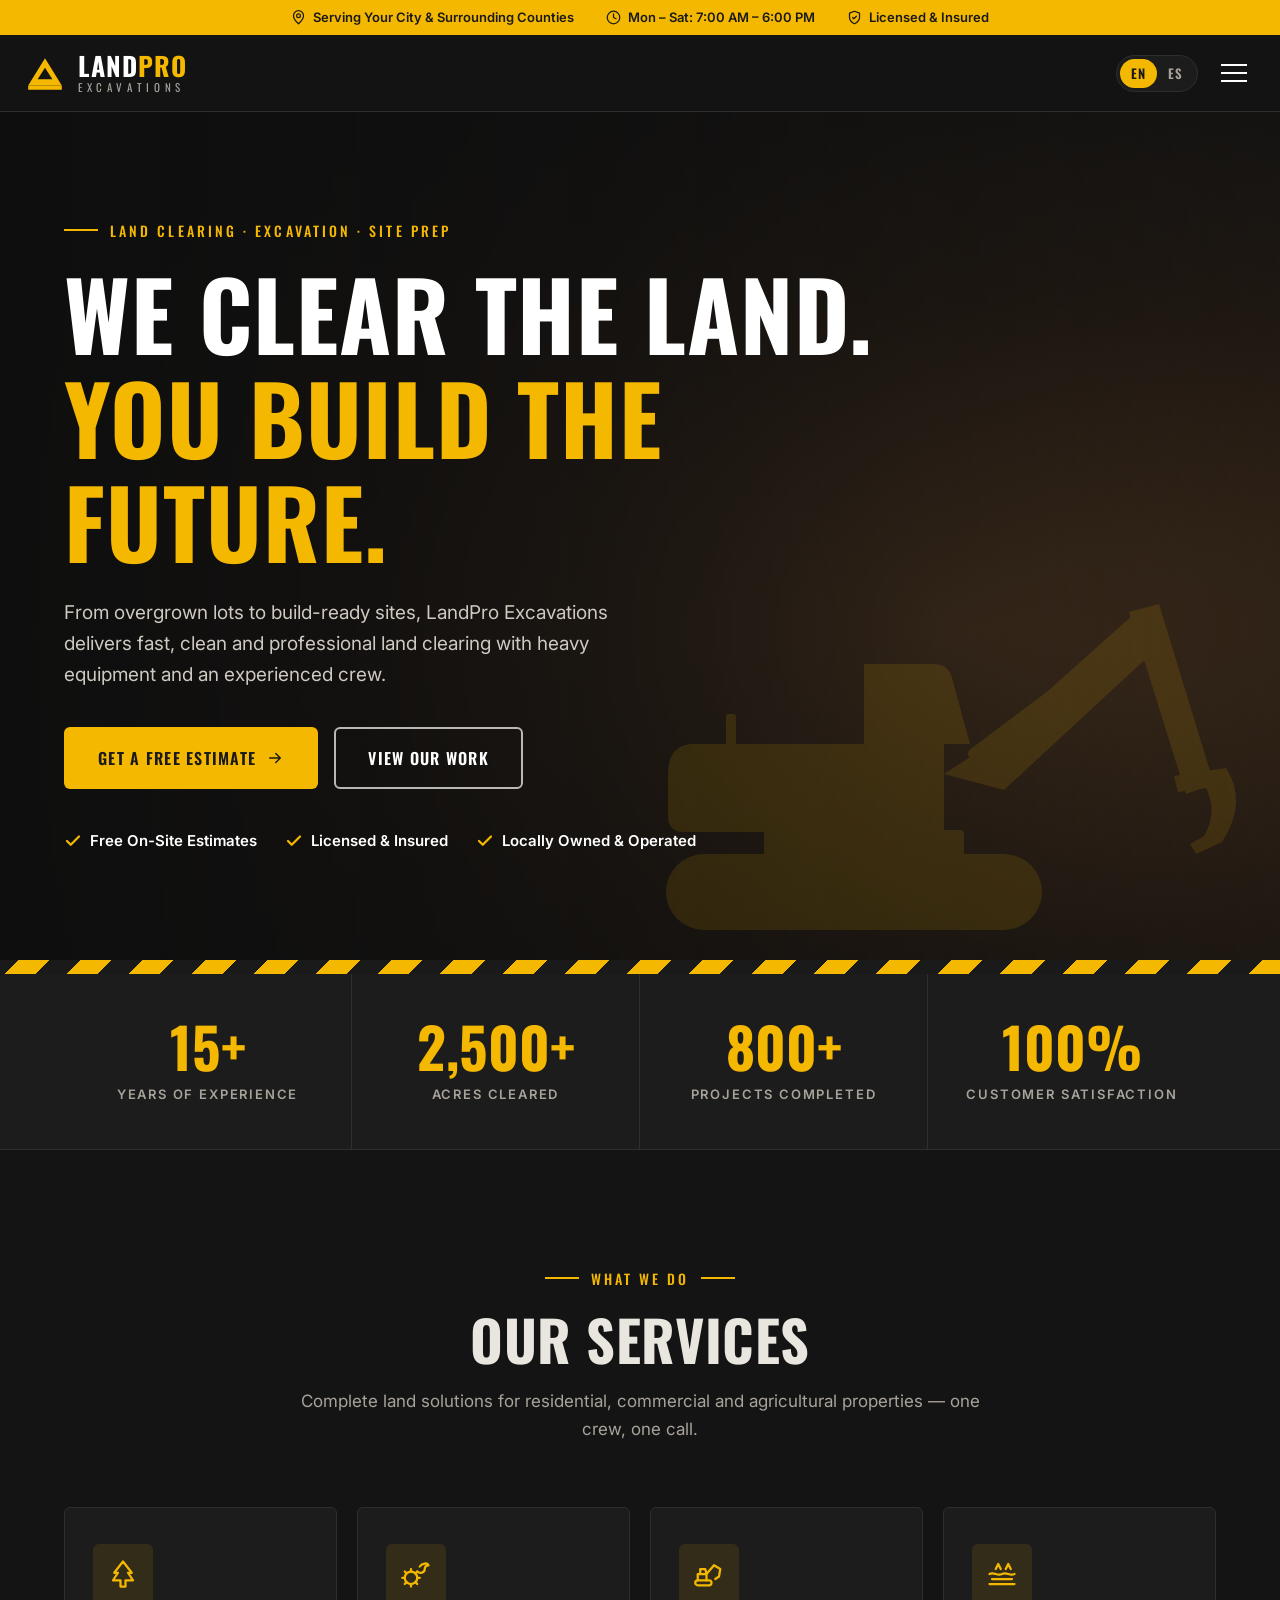
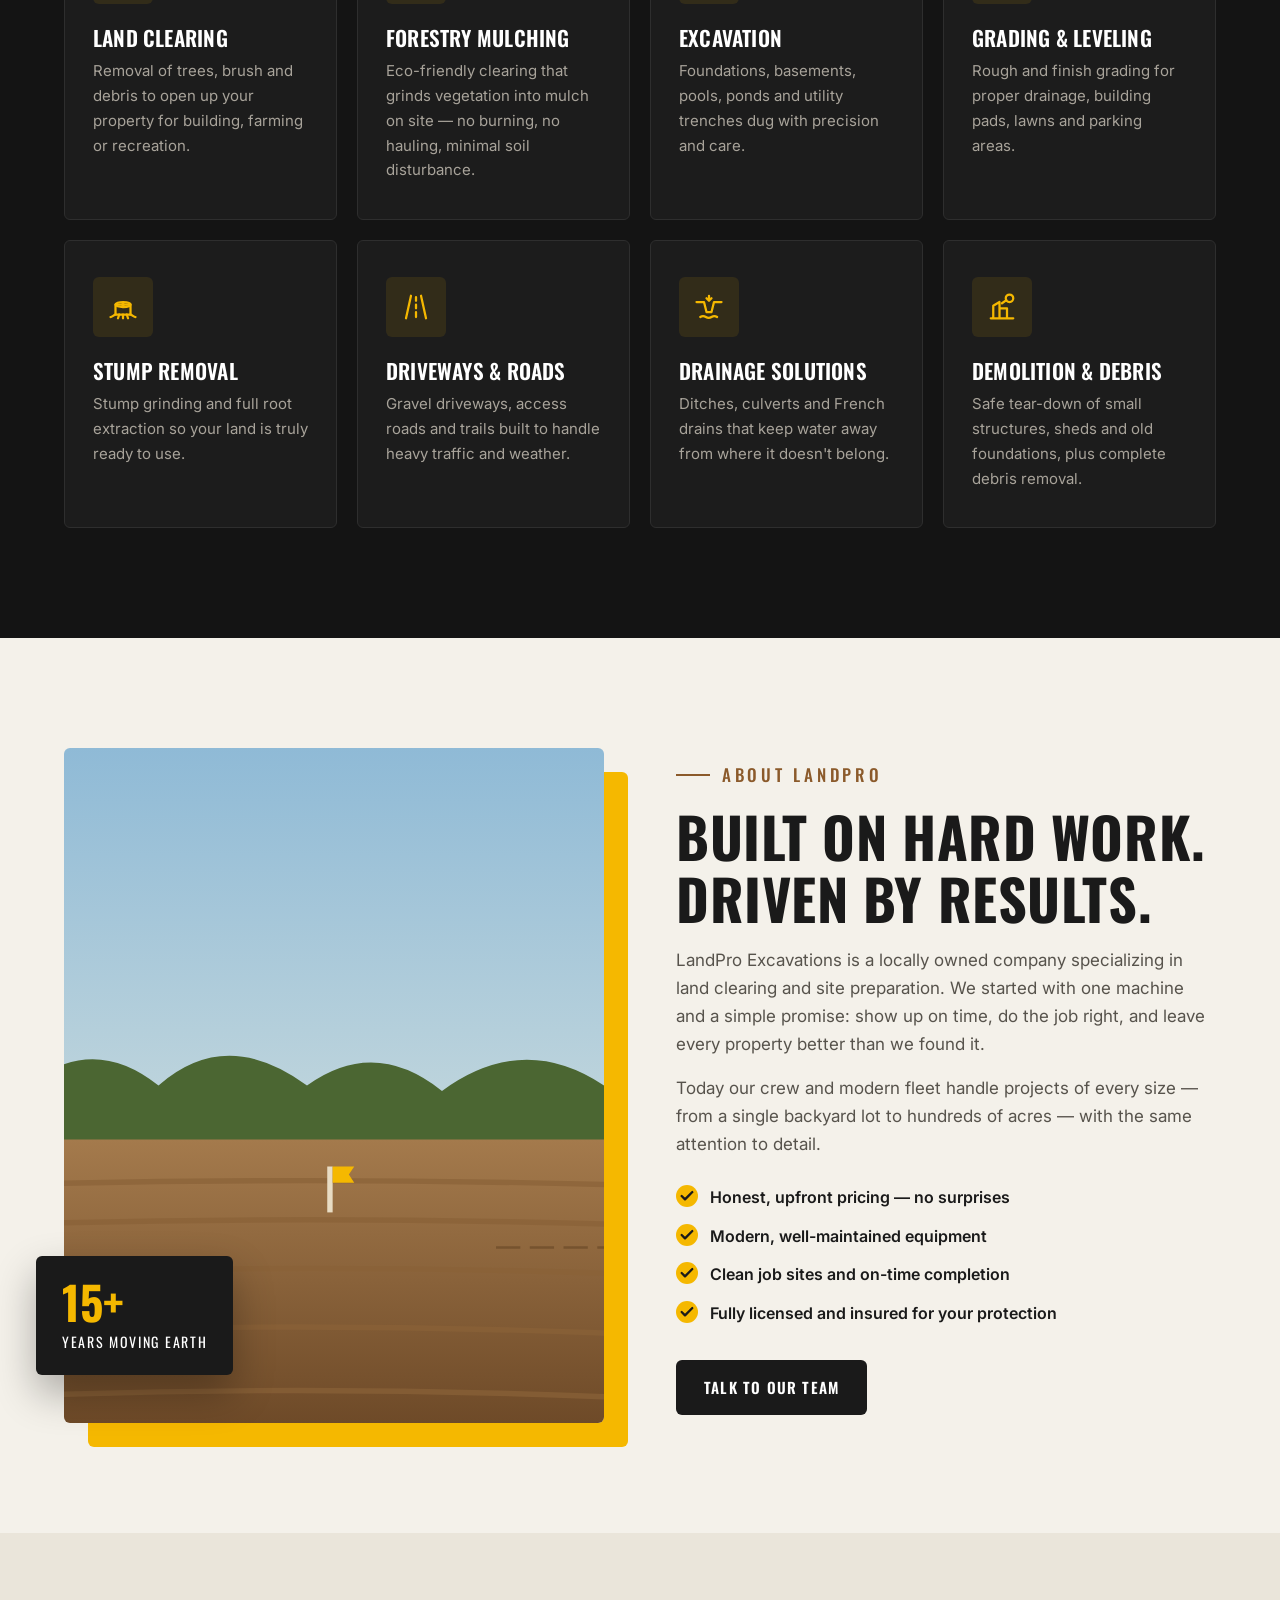
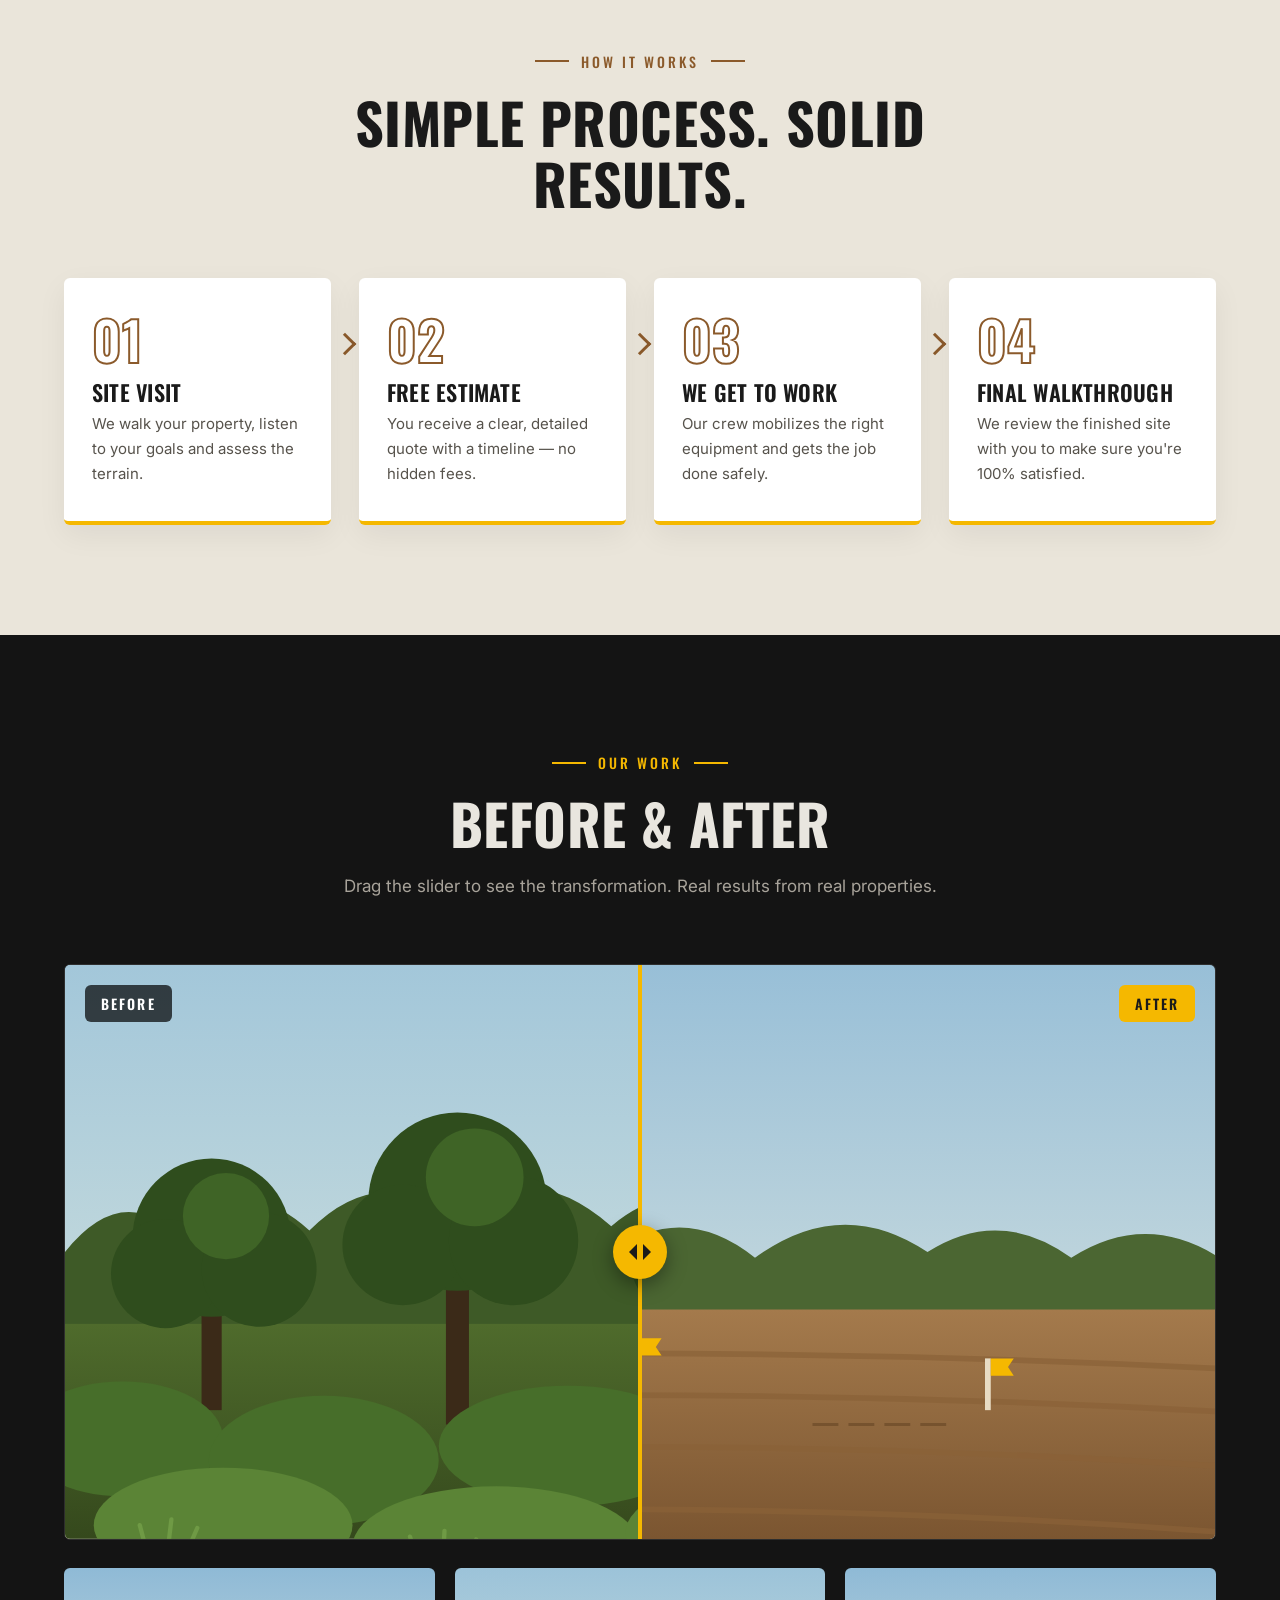
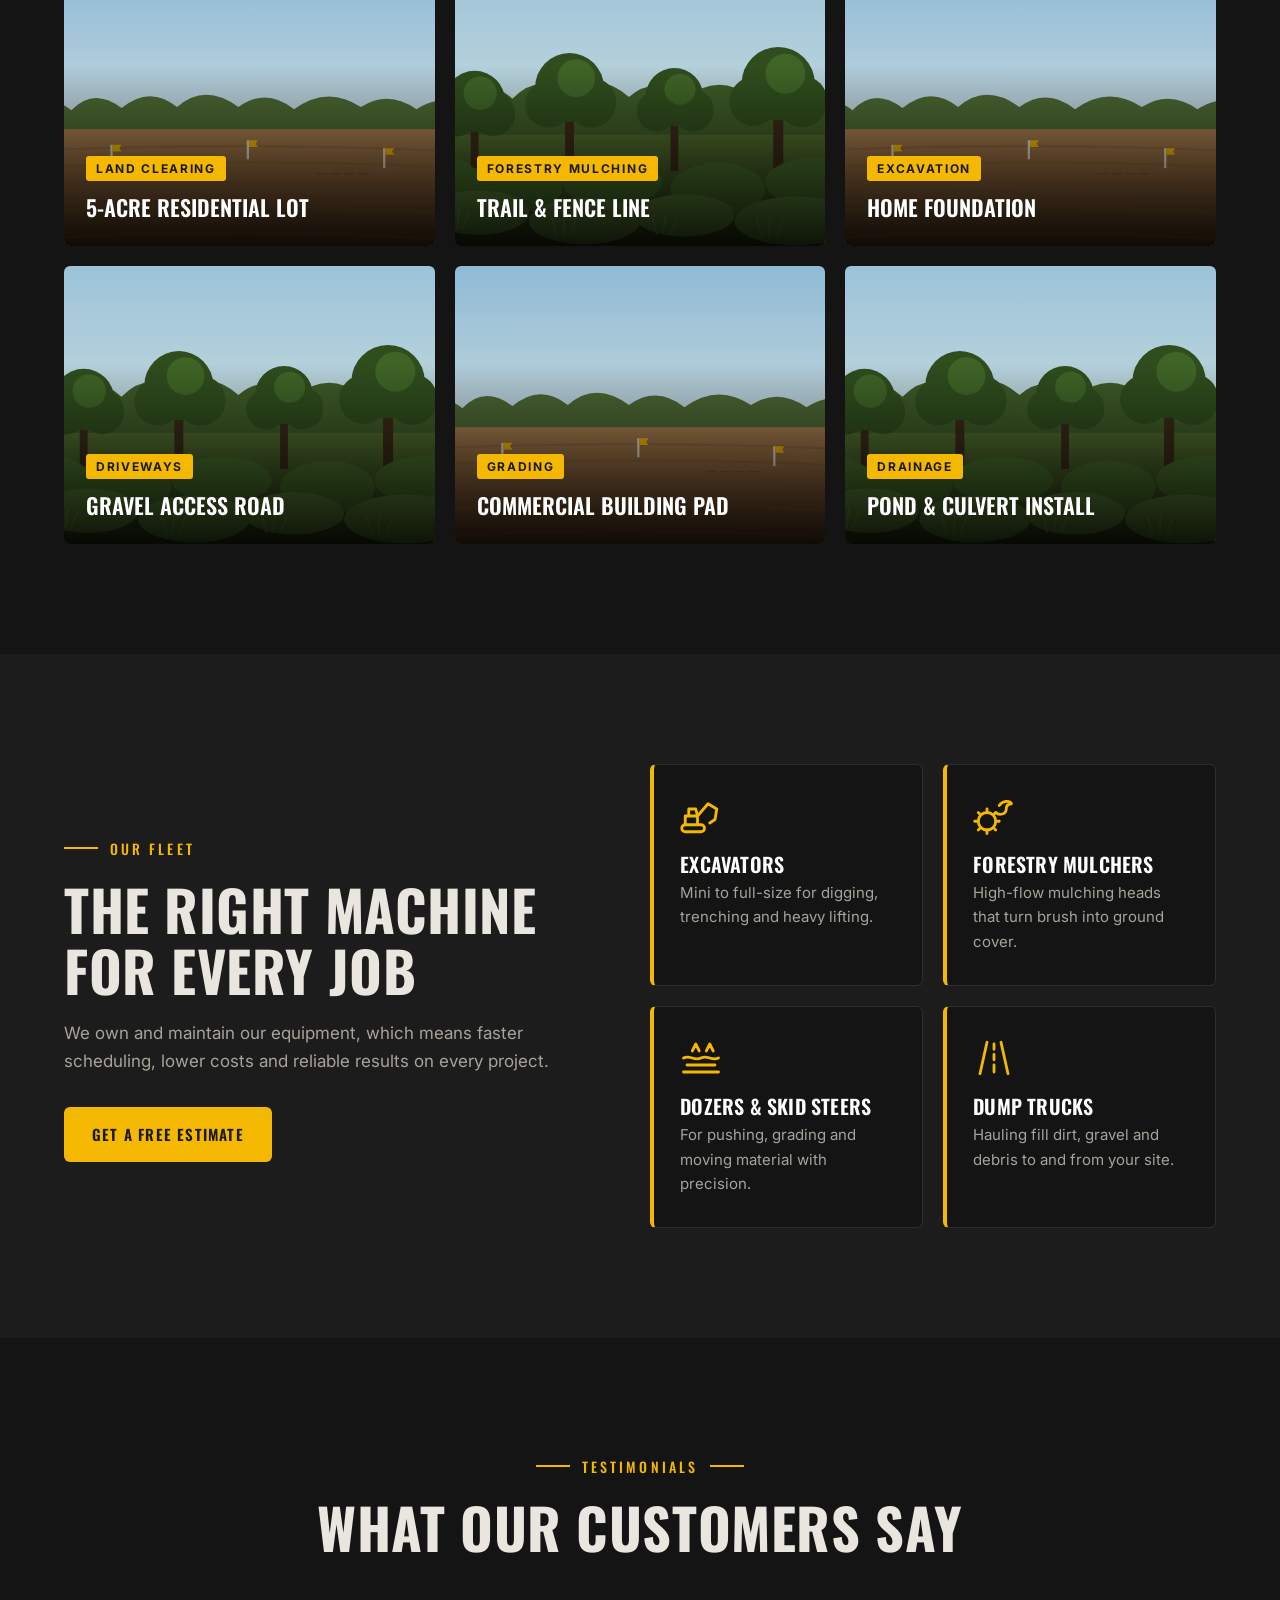
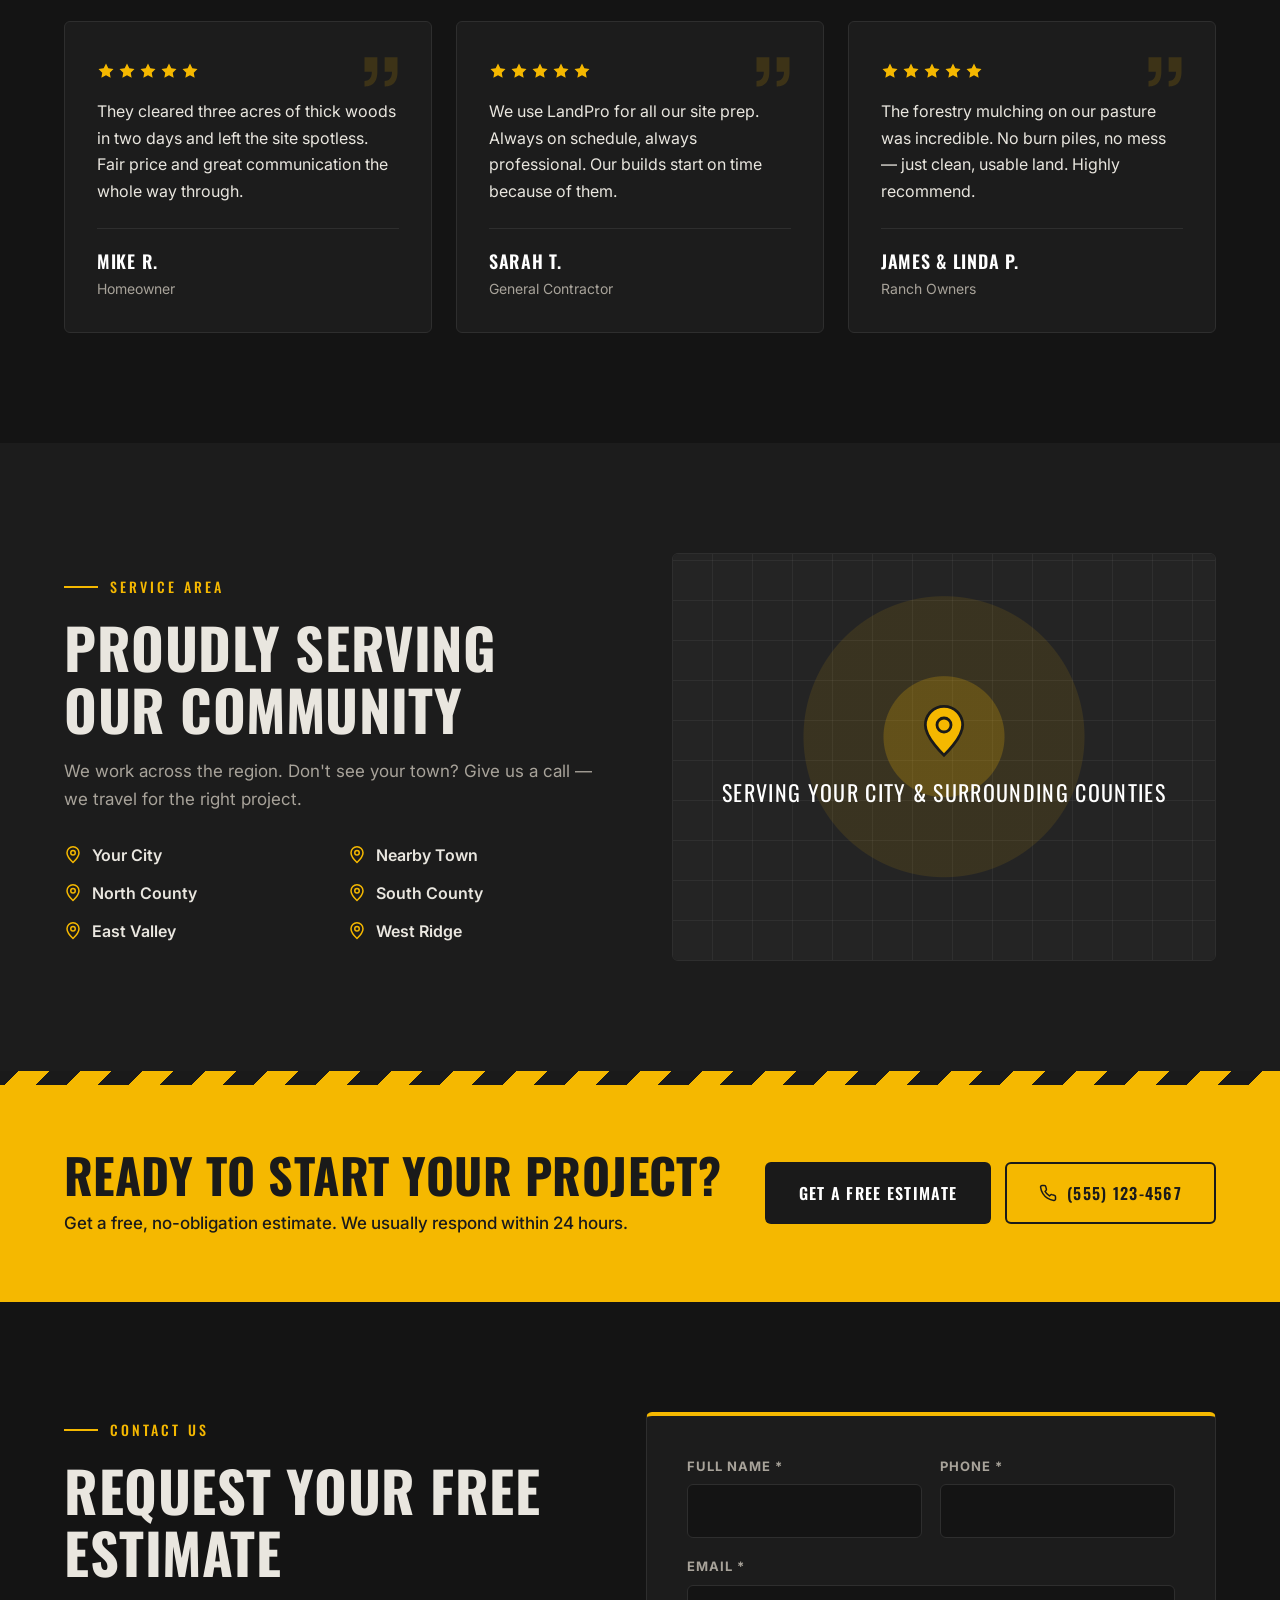
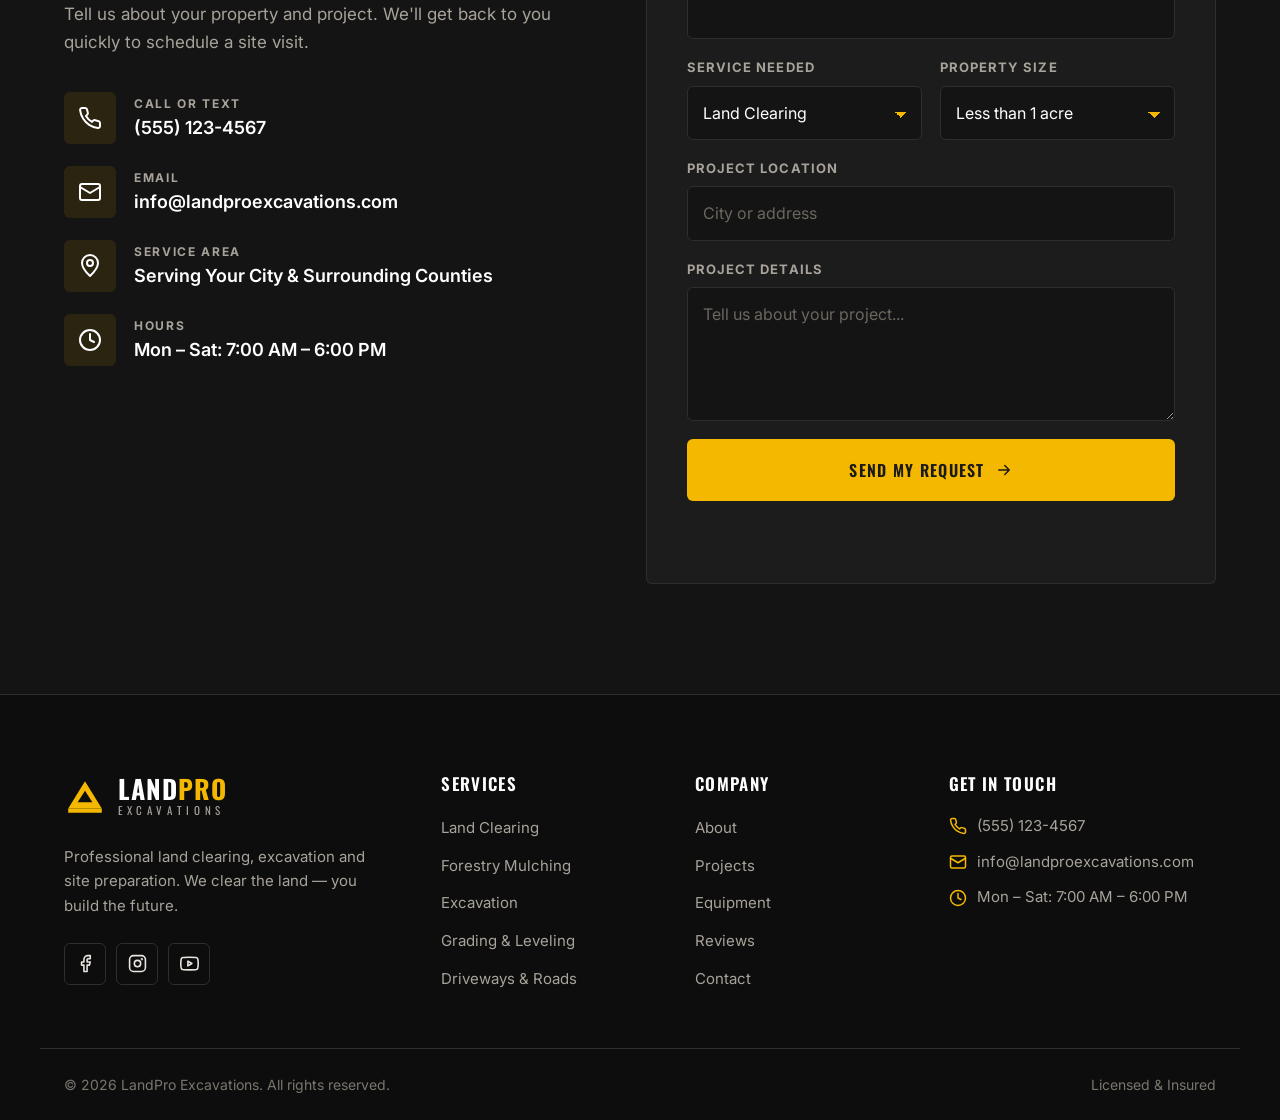
==== landpro/index.html @ 6e62437f "Add LandPro Excavations website (EN default, ES toggle) Single-page site in landpro/: hero, stats, s" ====
<!DOCTYPE html>
<html lang="en">
<head>
  <meta charset="UTF-8" />
  <meta name="viewport" content="width=device-width, initial-scale=1.0" />
  <title>LandPro Excavations | Land Clearing, Excavation &amp; Site Prep</title>
  <meta name="description" content="LandPro Excavations offers professional land clearing, forestry mulching, excavation, grading and site preparation. Licensed, insured and locally owned. Get your free estimate today." />
  <meta name="keywords" content="land clearing, excavation, forestry mulching, grading, site prep, stump removal, driveway construction, LandPro Excavations" />
  <meta name="theme-color" content="#141414" />
  <meta property="og:title" content="LandPro Excavations | Land Clearing &amp; Excavation" />
  <meta property="og:description" content="We clear the land. You build the future. Free estimates on land clearing, excavation and site prep." />
  <meta property="og:type" content="website" />
  <meta property="og:image" content="img/og-image.jpg" />
  <link rel="icon" href="data:image/svg+xml,%3Csvg xmlns='http://www.w3.org/2000/svg' viewBox='0 0 32 32'%3E%3Crect width='32' height='32' rx='6' fill='%23141414'/%3E%3Cpath d='M6 24 L16 8 L26 24Z' fill='%23F5B800'/%3E%3Crect x='6' y='22' width='20' height='3' fill='%23F5B800'/%3E%3C/svg%3E" />

  <link rel="preconnect" href="https://fonts.googleapis.com" />
  <link rel="preconnect" href="https://fonts.gstatic.com" crossorigin />
  <link href="https://fonts.googleapis.com/css2?family=Oswald:wght@400;500;600;700&family=Inter:wght@400;500;600;700&display=swap" rel="stylesheet" />
  <link rel="stylesheet" href="css/styles.css" />

  <!-- Local SEO: update with the client's real data -->
  <script type="application/ld+json">
  {
    "@context": "https://schema.org",
    "@type": "HomeAndConstructionBusiness",
    "name": "LandPro Excavations",
    "description": "Land clearing, forestry mulching, excavation, grading and site preparation.",
    "telephone": "+1-555-123-4567",
    "email": "info@landproexcavations.com",
    "areaServed": "Your City and surrounding counties",
    "priceRange": "$$",
    "openingHours": "Mo-Sa 07:00-18:00"
  }
  </script>
</head>
<body>

  <!-- ═══════════ SVG ICON SPRITE ═══════════ -->
  <svg xmlns="http://www.w3.org/2000/svg" style="display:none">
    <symbol id="i-tree" viewBox="0 0 24 24"><path d="M12 2 5 11h3l-4 6h6v5h4v-5h6l-4-6h3z"/></symbol>
    <symbol id="i-mulch" viewBox="0 0 24 24"><circle cx="8" cy="15" r="5"/><path d="M8 10v-2M8 20v2M3 15H1M15 15h-2M4.5 11.5 3 10M11.5 18.5 13 20M4.5 18.5 3 20M11.5 11.5 13 10"/><path d="M15 6c2-3 6-3 7-1-2 0-3 1-3 3 0 3-4 4-6 2"/></symbol>
    <symbol id="i-excavator" viewBox="0 0 24 24"><rect x="1" y="17" width="13" height="4" rx="2"/><path d="M3 17v-5h7v5M5 12V8h4l1 4M10 12l6-7 5 3-1 6M20 14l-3 2"/></symbol>
    <symbol id="i-grade" viewBox="0 0 24 24"><path d="M2 20h20M4 16h16M2 12c4-2 6 2 10 0s6 2 10 0"/><path d="M7 8l2-4 2 4M15 8l2-4 2 4"/></symbol>
    <symbol id="i-stump" viewBox="0 0 24 24"><path d="M6 10h12v8H6z"/><ellipse cx="12" cy="10" rx="6" ry="2"/><path d="M6 18c-2 1-3 2-4 2M18 18c2 1 3 2 4 2M12 18v3M9 18l-1 3M15 18l1 3"/><circle cx="12" cy="10" r=".6"/></symbol>
    <symbol id="i-road" viewBox="0 0 24 24"><path d="M8 3 4 21M16 3l4 18M12 4v3M12 10v3M12 16v4"/></symbol>
    <symbol id="i-drain" viewBox="0 0 24 24"><path d="M2 8h6l2 8h4l2-8h6"/><path d="M5 20c1.5-1 3-1 4.5 0s3 1 4.5 0 3-1 4.5 0"/><path d="M12 3v4M10 5l2 2 2-2"/></symbol>
    <symbol id="i-demo" viewBox="0 0 24 24"><path d="M3 21h18M5 21V11l5-3v13M10 21v-8h6v8"/><circle cx="18" cy="5" r="3"/><path d="M15.5 6.5 12 9"/></symbol>
    <symbol id="i-phone" viewBox="0 0 24 24"><path d="M22 16.9v3a2 2 0 0 1-2.2 2 19.8 19.8 0 0 1-8.6-3.1 19.5 19.5 0 0 1-6-6A19.8 19.8 0 0 1 2.1 4.2 2 2 0 0 1 4.1 2h3a2 2 0 0 1 2 1.7c.1 1 .4 1.9.7 2.8a2 2 0 0 1-.5 2.1L8 9.9a16 16 0 0 0 6 6l1.3-1.3a2 2 0 0 1 2.1-.4c.9.3 1.8.6 2.8.7a2 2 0 0 1 1.7 2z"/></symbol>
    <symbol id="i-mail" viewBox="0 0 24 24"><rect x="2" y="4" width="20" height="16" rx="2"/><path d="m2 7 10 6 10-6"/></symbol>
    <symbol id="i-pin" viewBox="0 0 24 24"><path d="M12 22s8-7.5 8-13a8 8 0 0 0-16 0c0 5.5 8 13 8 13z"/><circle cx="12" cy="9" r="3"/></symbol>
    <symbol id="i-clock" viewBox="0 0 24 24"><circle cx="12" cy="12" r="10"/><path d="M12 6v6l4 2"/></symbol>
    <symbol id="i-check" viewBox="0 0 24 24"><path d="M20 6 9 17l-5-5"/></symbol>
    <symbol id="i-shield" viewBox="0 0 24 24"><path d="M12 22s8-4 8-10V5l-8-3-8 3v7c0 6 8 10 8 10z"/><path d="m9 12 2 2 4-4"/></symbol>
    <symbol id="i-arrow" viewBox="0 0 24 24"><path d="M5 12h14M13 6l6 6-6 6"/></symbol>
    <symbol id="i-star" viewBox="0 0 24 24"><path d="m12 2 3.1 6.3 6.9 1-5 4.9 1.2 6.8L12 17.8 5.8 21l1.2-6.8-5-4.9 6.9-1z"/></symbol>
    <symbol id="i-quote" viewBox="0 0 24 24"><path d="M3 21c3 0 7-1 7-8V5H3v8h4c0 4-2 5-4 5zM14 21c3 0 7-1 7-8V5h-7v8h4c0 4-2 5-4 5z"/></symbol>
    <symbol id="i-fb" viewBox="0 0 24 24"><path d="M18 2h-3a5 5 0 0 0-5 5v3H7v4h3v8h4v-8h3l1-4h-4V7a1 1 0 0 1 1-1h3z"/></symbol>
    <symbol id="i-ig" viewBox="0 0 24 24"><rect x="2" y="2" width="20" height="20" rx="5"/><circle cx="12" cy="12" r="4"/><circle cx="17.5" cy="6.5" r=".5"/></symbol>
    <symbol id="i-yt" viewBox="0 0 24 24"><path d="M22.5 6.4a2.8 2.8 0 0 0-2-2C18.8 4 12 4 12 4s-6.8 0-8.5.4a2.8 2.8 0 0 0-2 2A29 29 0 0 0 1 12a29 29 0 0 0 .5 5.6 2.8 2.8 0 0 0 2 2c1.7.4 8.5.4 8.5.4s6.8 0 8.5-.4a2.8 2.8 0 0 0 2-2A29 29 0 0 0 23 12a29 29 0 0 0-.5-5.6z"/><path d="m10 15 5-3-5-3z"/></symbol>
    <symbol id="i-chev" viewBox="0 0 24 24"><path d="m9 18 6-6-6-6"/></symbol>
  </svg>

  <!-- ═══════════ TOP BAR ═══════════ -->
  <div class="topbar">
    <div class="container topbar-inner">
      <span class="topbar-item"><svg class="ic"><use href="#i-pin"/></svg><span data-cfg="area">Serving Your City &amp; Surrounding Counties</span></span>
      <span class="topbar-item hide-sm"><svg class="ic"><use href="#i-clock"/></svg><span data-i18n="top.hours">Mon – Sat: 7:00 AM – 6:00 PM</span></span>
      <span class="topbar-item"><svg class="ic"><use href="#i-shield"/></svg><span data-i18n="top.insured">Licensed &amp; Insured</span></span>
    </div>
  </div>

  <!-- ═══════════ NAVBAR ═══════════ -->
  <header class="navbar" id="navbar">
    <div class="container nav-inner">
      <a href="#home" class="logo" aria-label="LandPro Excavations — Home">
        <span class="logo-mark" aria-hidden="true">
          <svg viewBox="0 0 40 40"><path d="M4 32 L20 6 L36 32Z" fill="currentColor"/><path d="M4 32h32v4H4z" fill="currentColor"/><path d="M13 26 L20 15 L27 26Z" fill="#141414"/></svg>
        </span>
        <span class="logo-text">
          <span class="logo-name">LAND<b>PRO</b></span>
          <span class="logo-sub">EXCAVATIONS</span>
        </span>
      </a>

      <nav class="nav-links" id="navLinks" aria-label="Main">
        <a href="#services" data-i18n="nav.services">Services</a>
        <a href="#about" data-i18n="nav.about">About</a>
        <a href="#projects" data-i18n="nav.projects">Projects</a>
        <a href="#equipment" data-i18n="nav.equipment">Equipment</a>
        <a href="#reviews" data-i18n="nav.reviews">Reviews</a>
        <a href="#contact" data-i18n="nav.contact">Contact</a>
        <a href="#contact" class="btn btn-primary nav-cta-mobile" data-i18n="cta.estimate">Get a Free Estimate</a>
      </nav>

      <div class="nav-actions">
        <div class="lang-switch" role="group" aria-label="Language">
          <button type="button" class="lang-btn is-active" data-lang="en" aria-pressed="true">EN</button>
          <button type="button" class="lang-btn" data-lang="es" aria-pressed="false">ES</button>
        </div>
        <a href="tel:+15551234567" class="nav-phone" data-cfg-href="phoneHref">
          <svg class="ic"><use href="#i-phone"/></svg><span data-cfg="phone">(555) 123-4567</span>
        </a>
        <a href="#contact" class="btn btn-primary nav-cta" data-i18n="cta.estimate">Get a Free Estimate</a>
        <button class="hamburger" id="hamburger" aria-label="Open menu" aria-expanded="false" aria-controls="navLinks">
          <span></span><span></span><span></span>
        </button>
      </div>
    </div>
  </header>

  <main>
    <!-- ═══════════ HERO ═══════════ -->
    <section class="hero" id="home">
      <div class="hero-bg" aria-hidden="true"></div>
      <div class="hero-machine" aria-hidden="true"></div>
      <div class="container hero-content">
        <p class="eyebrow reveal" data-i18n="hero.eyebrow">Land Clearing · Excavation · Site Prep</p>
        <h1 class="hero-title reveal" data-i18n="hero.title">We Clear the Land.<br><span>You Build the Future.</span></h1>
        <p class="hero-text reveal" data-i18n="hero.text">From overgrown lots to build-ready sites, LandPro Excavations delivers fast, clean and professional land clearing with heavy equipment and an experienced crew.</p>
        <div class="hero-actions reveal">
          <a href="#contact" class="btn btn-primary btn-lg"><span data-i18n="cta.estimate">Get a Free Estimate</span><svg class="ic"><use href="#i-arrow"/></svg></a>
          <a href="#projects" class="btn btn-outline btn-lg" data-i18n="cta.projects">View Our Work</a>
        </div>
        <ul class="hero-badges reveal">
          <li><svg class="ic"><use href="#i-check"/></svg><span data-i18n="hero.b1">Free On-Site Estimates</span></li>
          <li><svg class="ic"><use href="#i-check"/></svg><span data-i18n="hero.b2">Licensed &amp; Insured</span></li>
          <li><svg class="ic"><use href="#i-check"/></svg><span data-i18n="hero.b3">Locally Owned &amp; Operated</span></li>
        </ul>
      </div>
      <div class="hazard-stripe" aria-hidden="true"></div>
    </section>

    <!-- ═══════════ STATS ═══════════ -->
    <!-- NOTE: placeholder numbers — replace with the client's real figures -->
    <section class="stats" aria-label="Company highlights">
      <div class="container stats-grid">
        <div class="stat reveal"><span class="stat-num" data-count="15" data-suffix="+">0</span><span class="stat-label" data-i18n="stats.years">Years of Experience</span></div>
        <div class="stat reveal"><span class="stat-num" data-count="2500" data-suffix="+">0</span><span class="stat-label" data-i18n="stats.acres">Acres Cleared</span></div>
        <div class="stat reveal"><span class="stat-num" data-count="800" data-suffix="+">0</span><span class="stat-label" data-i18n="stats.projects">Projects Completed</span></div>
        <div class="stat reveal"><span class="stat-num" data-count="100" data-suffix="%">0</span><span class="stat-label" data-i18n="stats.satisfaction">Customer Satisfaction</span></div>
      </div>
    </section>

    <!-- ═══════════ SERVICES ═══════════ -->
    <section class="section" id="services">
      <div class="container">
        <div class="section-head reveal">
          <p class="eyebrow" data-i18n="services.eyebrow">What We Do</p>
          <h2 class="section-title" data-i18n="services.title">Our Services</h2>
          <p class="section-lead" data-i18n="services.lead">Complete land solutions for residential, commercial and agricultural properties — one crew, one call.</p>
        </div>

        <div class="services-grid">
          <article class="service-card reveal">
            <div class="service-icon"><svg><use href="#i-tree"/></svg></div>
            <h3 data-i18n="s1.t">Land Clearing</h3>
            <p data-i18n="s1.d">Removal of trees, brush and debris to open up your property for building, farming or recreation.</p>
          </article>
          <article class="service-card reveal">
            <div class="service-icon"><svg><use href="#i-mulch"/></svg></div>
            <h3 data-i18n="s2.t">Forestry Mulching</h3>
            <p data-i18n="s2.d">Eco-friendly clearing that grinds vegetation into mulch on site — no burning, no hauling, minimal soil disturbance.</p>
          </article>
          <article class="service-card reveal">
            <div class="service-icon"><svg><use href="#i-excavator"/></svg></div>
            <h3 data-i18n="s3.t">Excavation</h3>
            <p data-i18n="s3.d">Foundations, basements, pools, ponds and utility trenches dug with precision and care.</p>
          </article>
          <article class="service-card reveal">
            <div class="service-icon"><svg><use href="#i-grade"/></svg></div>
            <h3 data-i18n="s4.t">Grading &amp; Leveling</h3>
            <p data-i18n="s4.d">Rough and finish grading for proper drainage, building pads, lawns and parking areas.</p>
          </article>
          <article class="service-card reveal">
            <div class="service-icon"><svg><use href="#i-stump"/></svg></div>
            <h3 data-i18n="s5.t">Stump Removal</h3>
            <p data-i18n="s5.d">Stump grinding and full root extraction so your land is truly ready to use.</p>
          </article>
          <article class="service-card reveal">
            <div class="service-icon"><svg><use href="#i-road"/></svg></div>
            <h3 data-i18n="s6.t">Driveways &amp; Roads</h3>
            <p data-i18n="s6.d">Gravel driveways, access roads and trails built to handle heavy traffic and weather.</p>
          </article>
          <article class="service-card reveal">
            <div class="service-icon"><svg><use href="#i-drain"/></svg></div>
            <h3 data-i18n="s7.t">Drainage Solutions</h3>
            <p data-i18n="s7.d">Ditches, culverts and French drains that keep water away from where it doesn't belong.</p>
          </article>
          <article class="service-card reveal">
            <div class="service-icon"><svg><use href="#i-demo"/></svg></div>
            <h3 data-i18n="s8.t">Demolition &amp; Debris</h3>
            <p data-i18n="s8.d">Safe tear-down of small structures, sheds and old foundations, plus complete debris removal.</p>
          </article>
        </div>
      </div>
    </section>

    <!-- ═══════════ ABOUT ═══════════ -->
    <section class="section section-light" id="about">
      <div class="container about-grid">
        <div class="about-media reveal">
          <div class="about-img" role="img" aria-label="LandPro Excavations crew at work"></div>
          <div class="about-badge">
            <span class="about-badge-num" data-cfg="years">15+</span>
            <span class="about-badge-txt" data-i18n="about.badge">Years Moving Earth</span>
          </div>
        </div>
        <div class="about-copy reveal">
          <p class="eyebrow" data-i18n="about.eyebrow">About LandPro</p>
          <h2 class="section-title" data-i18n="about.title">Built on Hard Work.<br>Driven by Results.</h2>
          <p data-i18n="about.p1">LandPro Excavations is a locally owned company specializing in land clearing and site preparation. We started with one machine and a simple promise: show up on time, do the job right, and leave every property better than we found it.</p>
          <p data-i18n="about.p2">Today our crew and modern fleet handle projects of every size — from a single backyard lot to hundreds of acres — with the same attention to detail.</p>
          <ul class="checklist">
            <li><svg class="ic"><use href="#i-check"/></svg><span data-i18n="about.l1">Honest, upfront pricing — no surprises</span></li>
            <li><svg class="ic"><use href="#i-check"/></svg><span data-i18n="about.l2">Modern, well-maintained equipment</span></li>
            <li><svg class="ic"><use href="#i-check"/></svg><span data-i18n="about.l3">Clean job sites and on-time completion</span></li>
            <li><svg class="ic"><use href="#i-check"/></svg><span data-i18n="about.l4">Fully licensed and insured for your protection</span></li>
          </ul>
          <a href="#contact" class="btn btn-dark" data-i18n="cta.talk">Talk to Our Team</a>
        </div>
      </div>
    </section>

    <!-- ═══════════ PROCESS ═══════════ -->
    <section class="section section-light section-light-alt" id="process">
      <div class="container">
        <div class="section-head reveal">
          <p class="eyebrow" data-i18n="process.eyebrow">How It Works</p>
          <h2 class="section-title" data-i18n="process.title">Simple Process. Solid Results.</h2>
        </div>
        <ol class="process-grid">
          <li class="process-step reveal">
            <span class="step-num">01</span>
            <h3 data-i18n="p1.t">Site Visit</h3>
            <p data-i18n="p1.d">We walk your property, listen to your goals and assess the terrain.</p>
          </li>
          <li class="process-step reveal">
            <span class="step-num">02</span>
            <h3 data-i18n="p2.t">Free Estimate</h3>
            <p data-i18n="p2.d">You receive a clear, detailed quote with a timeline — no hidden fees.</p>
          </li>
          <li class="process-step reveal">
            <span class="step-num">03</span>
            <h3 data-i18n="p3.t">We Get to Work</h3>
            <p data-i18n="p3.d">Our crew mobilizes the right equipment and gets the job done safely.</p>
          </li>
          <li class="process-step reveal">
            <span class="step-num">04</span>
            <h3 data-i18n="p4.t">Final Walkthrough</h3>
            <p data-i18n="p4.d">We review the finished site with you to make sure you're 100% satisfied.</p>
          </li>
        </ol>
      </div>
    </section>

    <!-- ═══════════ PROJECTS ═══════════ -->
    <section class="section" id="projects">
      <div class="container">
        <div class="section-head reveal">
          <p class="eyebrow" data-i18n="projects.eyebrow">Our Work</p>
          <h2 class="section-title" data-i18n="projects.title">Before &amp; After</h2>
          <p class="section-lead" data-i18n="projects.lead">Drag the slider to see the transformation. Real results from real properties.</p>
        </div>

        <!-- Before/after comparison. Replace img/before.jpg & img/after.jpg with real photos. -->
        <div class="ba reveal" id="beforeAfter">
          <div class="ba-img ba-after" role="img" aria-label="After land clearing"></div>
          <div class="ba-img ba-before" role="img" aria-label="Before land clearing"></div>
          <span class="ba-tag ba-tag-before" data-i18n="projects.before">Before</span>
          <span class="ba-tag ba-tag-after" data-i18n="projects.after">After</span>
          <div class="ba-handle" aria-hidden="true"><span></span></div>
          <input type="range" class="ba-range" min="0" max="100" value="50" aria-label="Before and after comparison slider" />
        </div>

        <!-- Project gallery. Replace img/project-N.jpg with real photos. -->
        <div class="gallery">
          <figure class="gallery-item reveal" style="background-image:url('img/project-1.jpg'), url('img/placeholder-after.svg')">
            <figcaption><span class="gallery-cat" data-i18n="g1.c">Land Clearing</span><span class="gallery-title" data-i18n="g1.t">5-Acre Residential Lot</span></figcaption>
          </figure>
          <figure class="gallery-item reveal" style="background-image:url('img/project-2.jpg'), url('img/placeholder-before.svg')">
            <figcaption><span class="gallery-cat" data-i18n="g2.c">Forestry Mulching</span><span class="gallery-title" data-i18n="g2.t">Trail &amp; Fence Line</span></figcaption>
          </figure>
          <figure class="gallery-item reveal" style="background-image:url('img/project-3.jpg'), url('img/placeholder-after.svg')">
            <figcaption><span class="gallery-cat" data-i18n="g3.c">Excavation</span><span class="gallery-title" data-i18n="g3.t">Home Foundation</span></figcaption>
          </figure>
          <figure class="gallery-item reveal" style="background-image:url('img/project-4.jpg'), url('img/placeholder-before.svg')">
            <figcaption><span class="gallery-cat" data-i18n="g4.c">Driveways</span><span class="gallery-title" data-i18n="g4.t">Gravel Access Road</span></figcaption>
          </figure>
          <figure class="gallery-item reveal" style="background-image:url('img/project-5.jpg'), url('img/placeholder-after.svg')">
            <figcaption><span class="gallery-cat" data-i18n="g5.c">Grading</span><span class="gallery-title" data-i18n="g5.t">Commercial Building Pad</span></figcaption>
          </figure>
          <figure class="gallery-item reveal" style="background-image:url('img/project-6.jpg'), url('img/placeholder-before.svg')">
            <figcaption><span class="gallery-cat" data-i18n="g6.c">Drainage</span><span class="gallery-title" data-i18n="g6.t">Pond &amp; Culvert Install</span></figcaption>
          </figure>
        </div>
      </div>
    </section>

    <!-- ═══════════ EQUIPMENT ═══════════ -->
    <section class="section section-alt" id="equipment">
      <div class="container equip-grid">
        <div class="equip-copy reveal">
          <p class="eyebrow" data-i18n="equip.eyebrow">Our Fleet</p>
          <h2 class="section-title" data-i18n="equip.title">The Right Machine<br>for Every Job</h2>
          <p class="section-lead" data-i18n="equip.lead">We own and maintain our equipment, which means faster scheduling, lower costs and reliable results on every project.</p>
          <a href="#contact" class="btn btn-primary" data-i18n="cta.estimate">Get a Free Estimate</a>
        </div>
        <ul class="equip-list">
          <li class="equip-item reveal">
            <svg class="equip-ic"><use href="#i-excavator"/></svg>
            <div><h3 data-i18n="e1.t">Excavators</h3><p data-i18n="e1.d">Mini to full-size for digging, trenching and heavy lifting.</p></div>
          </li>
          <li class="equip-item reveal">
            <svg class="equip-ic"><use href="#i-mulch"/></svg>
            <div><h3 data-i18n="e2.t">Forestry Mulchers</h3><p data-i18n="e2.d">High-flow mulching heads that turn brush into ground cover.</p></div>
          </li>
          <li class="equip-item reveal">
            <svg class="equip-ic"><use href="#i-grade"/></svg>
            <div><h3 data-i18n="e3.t">Dozers &amp; Skid Steers</h3><p data-i18n="e3.d">For pushing, grading and moving material with precision.</p></div>
          </li>
          <li class="equip-item reveal">
            <svg class="equip-ic"><use href="#i-road"/></svg>
            <div><h3 data-i18n="e4.t">Dump Trucks</h3><p data-i18n="e4.d">Hauling fill dirt, gravel and debris to and from your site.</p></div>
          </li>
        </ul>
      </div>
    </section>

    <!-- ═══════════ REVIEWS ═══════════ -->
    <!-- NOTE: sample reviews for layout only — replace with the client's real customer reviews before launch -->
    <section class="section" id="reviews">
      <div class="container">
        <div class="section-head reveal">
          <p class="eyebrow" data-i18n="reviews.eyebrow">Testimonials</p>
          <h2 class="section-title" data-i18n="reviews.title">What Our Customers Say</h2>
        </div>
        <div class="reviews-grid">
          <blockquote class="review reveal">
            <svg class="review-quote"><use href="#i-quote"/></svg>
            <div class="stars" aria-label="5 out of 5 stars"><svg><use href="#i-star"/></svg><svg><use href="#i-star"/></svg><svg><use href="#i-star"/></svg><svg><use href="#i-star"/></svg><svg><use href="#i-star"/></svg></div>
            <p data-i18n="r1.q">They cleared three acres of thick woods in two days and left the site spotless. Fair price and great communication the whole way through.</p>
            <footer><strong>Mike R.</strong><span data-i18n="r1.w">Homeowner</span></footer>
          </blockquote>
          <blockquote class="review reveal">
            <svg class="review-quote"><use href="#i-quote"/></svg>
            <div class="stars" aria-label="5 out of 5 stars"><svg><use href="#i-star"/></svg><svg><use href="#i-star"/></svg><svg><use href="#i-star"/></svg><svg><use href="#i-star"/></svg><svg><use href="#i-star"/></svg></div>
            <p data-i18n="r2.q">We use LandPro for all our site prep. Always on schedule, always professional. Our builds start on time because of them.</p>
            <footer><strong>Sarah T.</strong><span data-i18n="r2.w">General Contractor</span></footer>
          </blockquote>
          <blockquote class="review reveal">
            <svg class="review-quote"><use href="#i-quote"/></svg>
            <div class="stars" aria-label="5 out of 5 stars"><svg><use href="#i-star"/></svg><svg><use href="#i-star"/></svg><svg><use href="#i-star"/></svg><svg><use href="#i-star"/></svg><svg><use href="#i-star"/></svg></div>
            <p data-i18n="r3.q">The forestry mulching on our pasture was incredible. No burn piles, no mess — just clean, usable land. Highly recommend.</p>
            <footer><strong>James &amp; Linda P.</strong><span data-i18n="r3.w">Ranch Owners</span></footer>
          </blockquote>
        </div>
      </div>
    </section>

    <!-- ═══════════ SERVICE AREA ═══════════ -->
    <section class="section section-alt" id="area">
      <div class="container area-grid">
        <div class="area-copy reveal">
          <p class="eyebrow" data-i18n="area.eyebrow">Service Area</p>
          <h2 class="section-title" data-i18n="area.title">Proudly Serving Our Community</h2>
          <p class="section-lead" data-i18n="area.lead">We work across the region. Don't see your town? Give us a call — we travel for the right project.</p>
          <!-- Replace with the client's real cities / counties -->
          <ul class="area-list" id="areaList"></ul>
        </div>
        <div class="area-map reveal">
          <!-- Optional: replace this block with a Google Maps <iframe> for the client's location -->
          <div class="map-placeholder">
            <svg class="map-pin"><use href="#i-pin"/></svg>
            <span data-cfg="area">Serving Your City &amp; Surrounding Counties</span>
          </div>
        </div>
      </div>
    </section>

    <!-- ═══════════ CTA BANNER ═══════════ -->
    <section class="cta-banner">
      <div class="hazard-stripe" aria-hidden="true"></div>
      <div class="container cta-inner reveal">
        <div>
          <h2 data-i18n="cta.title">Ready to Start Your Project?</h2>
          <p data-i18n="cta.text">Get a free, no-obligation estimate. We usually respond within 24 hours.</p>
        </div>
        <div class="cta-actions">
          <a href="#contact" class="btn btn-dark btn-lg" data-i18n="cta.estimate">Get a Free Estimate</a>
          <a href="tel:+15551234567" class="btn btn-outline-dark btn-lg" data-cfg-href="phoneHref"><svg class="ic"><use href="#i-phone"/></svg><span data-cfg="phone">(555) 123-4567</span></a>
        </div>
      </div>
    </section>

    <!-- ═══════════ CONTACT ═══════════ -->
    <section class="section" id="contact">
      <div class="container contact-grid">
        <div class="contact-info reveal">
          <p class="eyebrow" data-i18n="contact.eyebrow">Contact Us</p>
          <h2 class="section-title" data-i18n="contact.title">Request Your Free Estimate</h2>
          <p class="section-lead" data-i18n="contact.lead">Tell us about your property and project. We'll get back to you quickly to schedule a site visit.</p>
          <ul class="contact-list">
            <li><span class="contact-ic"><svg><use href="#i-phone"/></svg></span><div><small data-i18n="contact.call">Call or Text</small><a href="tel:+15551234567" data-cfg-href="phoneHref" data-cfg="phone">(555) 123-4567</a></div></li>
            <li><span class="contact-ic"><svg><use href="#i-mail"/></svg></span><div><small data-i18n="contact.email">Email</small><a href="mailto:info@landproexcavations.com" data-cfg-href="emailHref" data-cfg="email">info@landproexcavations.com</a></div></li>
            <li><span class="contact-ic"><svg><use href="#i-pin"/></svg></span><div><small data-i18n="contact.area">Service Area</small><span data-cfg="area">Serving Your City &amp; Surrounding Counties</span></div></li>
            <li><span class="contact-ic"><svg><use href="#i-clock"/></svg></span><div><small data-i18n="contact.hoursLbl">Hours</small><span data-i18n="top.hours">Mon – Sat: 7:00 AM – 6:00 PM</span></div></li>
          </ul>
        </div>

        <!-- To receive submissions by email, set action="https://formspree.io/f/XXXXXXX" -->
        <form class="quote-form reveal" id="quoteForm" action="" method="POST" novalidate>
          <div class="form-row">
            <label><span data-i18n="form.name">Full Name *</span><input type="text" name="name" required autocomplete="name" /></label>
            <label><span data-i18n="form.phone">Phone *</span><input type="tel" name="phone" required autocomplete="tel" /></label>
          </div>
          <label><span data-i18n="form.email">Email *</span><input type="email" name="email" required autocomplete="email" /></label>
          <div class="form-row">
            <label><span data-i18n="form.service">Service Needed</span>
              <select name="service">
                <option value="Land Clearing" data-i18n="s1.t">Land Clearing</option>
                <option value="Forestry Mulching" data-i18n="s2.t">Forestry Mulching</option>
                <option value="Excavation" data-i18n="s3.t">Excavation</option>
                <option value="Grading" data-i18n="s4.t">Grading &amp; Leveling</option>
                <option value="Stump Removal" data-i18n="s5.t">Stump Removal</option>
                <option value="Driveways" data-i18n="s6.t">Driveways &amp; Roads</option>
                <option value="Drainage" data-i18n="s7.t">Drainage Solutions</option>
                <option value="Demolition" data-i18n="s8.t">Demolition &amp; Debris</option>
                <option value="Other" data-i18n="form.other">Other</option>
              </select>
            </label>
            <label><span data-i18n="form.size">Property Size</span>
              <select name="size">
                <option value="< 1 acre" data-i18n="form.size1">Less than 1 acre</option>
                <option value="1-5 acres" data-i18n="form.size2">1 – 5 acres</option>
                <option value="5-20 acres" data-i18n="form.size3">5 – 20 acres</option>
                <option value="20+ acres" data-i18n="form.size4">20+ acres</option>
                <option value="Not sure" data-i18n="form.size5">Not sure</option>
              </select>
            </label>
          </div>
          <label><span data-i18n="form.location">Project Location</span><input type="text" name="location" data-i18n-ph="form.locationPh" placeholder="City or address" /></label>
          <label><span data-i18n="form.message">Project Details</span><textarea name="message" rows="4" data-i18n-ph="form.messagePh" placeholder="Tell us about your project..."></textarea></label>
          <button type="submit" class="btn btn-primary btn-lg btn-block"><span data-i18n="form.submit">Send My Request</span><svg class="ic"><use href="#i-arrow"/></svg></button>
          <p class="form-status" id="formStatus" role="status" aria-live="polite"></p>
        </form>
      </div>
    </section>
  </main>

  <!-- ═══════════ FOOTER ═══════════ -->
  <footer class="footer">
    <div class="container footer-grid">
      <div class="footer-brand">
        <a href="#home" class="logo">
          <span class="logo-mark" aria-hidden="true">
            <svg viewBox="0 0 40 40"><path d="M4 32 L20 6 L36 32Z" fill="currentColor"/><path d="M4 32h32v4H4z" fill="currentColor"/><path d="M13 26 L20 15 L27 26Z" fill="#0d0d0d"/></svg>
          </span>
          <span class="logo-text"><span class="logo-name">LAND<b>PRO</b></span><span class="logo-sub">EXCAVATIONS</span></span>
        </a>
        <p data-i18n="footer.about">Professional land clearing, excavation and site preparation. We clear the land — you build the future.</p>
        <div class="socials">
          <a href="#" aria-label="Facebook" data-cfg-href="facebook"><svg><use href="#i-fb"/></svg></a>
          <a href="#" aria-label="Instagram" data-cfg-href="instagram"><svg><use href="#i-ig"/></svg></a>
          <a href="#" aria-label="YouTube" data-cfg-href="youtube"><svg><use href="#i-yt"/></svg></a>
        </div>
      </div>
      <div>
        <h4 data-i18n="footer.services">Services</h4>
        <ul class="footer-links">
          <li><a href="#services" data-i18n="s1.t">Land Clearing</a></li>
          <li><a href="#services" data-i18n="s2.t">Forestry Mulching</a></li>
          <li><a href="#services" data-i18n="s3.t">Excavation</a></li>
          <li><a href="#services" data-i18n="s4.t">Grading &amp; Leveling</a></li>
          <li><a href="#services" data-i18n="s6.t">Driveways &amp; Roads</a></li>
        </ul>
      </div>
      <div>
        <h4 data-i18n="footer.company">Company</h4>
        <ul class="footer-links">
          <li><a href="#about" data-i18n="nav.about">About</a></li>
          <li><a href="#projects" data-i18n="nav.projects">Projects</a></li>
          <li><a href="#equipment" data-i18n="nav.equipment">Equipment</a></li>
          <li><a href="#reviews" data-i18n="nav.reviews">Reviews</a></li>
          <li><a href="#contact" data-i18n="nav.contact">Contact</a></li>
        </ul>
      </div>
      <div>
        <h4 data-i18n="footer.contact">Get in Touch</h4>
        <ul class="footer-links footer-contact">
          <li><svg class="ic"><use href="#i-phone"/></svg><a href="tel:+15551234567" data-cfg-href="phoneHref" data-cfg="phone">(555) 123-4567</a></li>
          <li><svg class="ic"><use href="#i-mail"/></svg><a href="mailto:info@landproexcavations.com" data-cfg-href="emailHref" data-cfg="email">info@landproexcavations.com</a></li>
          <li><svg class="ic"><use href="#i-clock"/></svg><span data-i18n="top.hours">Mon – Sat: 7:00 AM – 6:00 PM</span></li>
        </ul>
      </div>
    </div>
    <div class="container footer-bottom">
      <p>© <span id="year">2026</span> LandPro Excavations. <span data-i18n="footer.rights">All rights reserved.</span></p>
      <p data-i18n="footer.licensed">Licensed &amp; Insured</p>
    </div>
  </footer>

  <!-- Floating call button (mobile) -->
  <a href="tel:+15551234567" class="float-call" data-cfg-href="phoneHref" aria-label="Call LandPro Excavations">
    <svg><use href="#i-phone"/></svg>
  </a>

  <script src="js/main.js"></script>
</body>
</html>
---- landpro/css/styles.css ----
/* ═══════════════════════════════════════════════════════════════
   LANDPRO EXCAVATIONS — styles.css
   Edit the variables below to change the whole theme.
   ═══════════════════════════════════════════════════════════════ */
:root {
  --bg:         #141414;   /* charcoal */
  --bg-2:       #1c1c1c;
  --bg-3:       #242424;
  --line:       #2e2e2e;
  --accent:     #F5B800;   /* heavy-equipment yellow */
  --accent-d:   #D9A300;
  --earth:      #8B5A2B;   /* clay / dirt */
  --light:      #F4F1EA;   /* bone white */
  --light-2:    #EAE5DA;
  --text:       #E9E6DF;
  --muted:      #A8A39A;
  --dark-text:  #1A1A1A;
  --dark-muted: #57534C;

  --font-d: 'Oswald', 'Arial Narrow', Impact, sans-serif;
  --font-b: 'Inter', system-ui, -apple-system, 'Segoe UI', sans-serif;

  --r: 6px;
  --container: 1200px;
  --nav-h: 76px;
  --tr: .3s cubic-bezier(.4, 0, .2, 1);
}

/* ─── RESET ─── */
*, *::before, *::after { box-sizing: border-box; margin: 0; padding: 0; }
html { scroll-behavior: smooth; scroll-padding-top: var(--nav-h); }
body {
  font-family: var(--font-b);
  font-size: 16px;
  line-height: 1.65;
  color: var(--text);
  background: var(--bg);
  overflow-x: hidden;
  -webkit-font-smoothing: antialiased;
}
img { display: block; max-width: 100%; }
a { color: inherit; text-decoration: none; }
ul, ol { list-style: none; }
button, input, select, textarea { font: inherit; color: inherit; }
h1, h2, h3, h4 { font-family: var(--font-d); font-weight: 600; line-height: 1.1; text-transform: uppercase; letter-spacing: .01em; }

.container { width: 100%; max-width: var(--container); margin: 0 auto; padding: 0 24px; }
.ic { width: 18px; height: 18px; flex-shrink: 0; fill: none; stroke: currentColor; stroke-width: 2; stroke-linecap: round; stroke-linejoin: round; }

/* ─── BUTTONS ─── */
.btn {
  display: inline-flex; align-items: center; justify-content: center; gap: 10px;
  padding: 13px 26px;
  font-family: var(--font-d); font-size: 15px; font-weight: 600;
  text-transform: uppercase; letter-spacing: .08em;
  border: 2px solid transparent; border-radius: var(--r);
  cursor: pointer; transition: var(--tr); white-space: nowrap;
}
.btn-lg { padding: 16px 32px; font-size: 16px; }
.btn-block { width: 100%; }
.btn-primary { background: var(--accent); color: var(--dark-text); }
.btn-primary:hover { background: var(--accent-d); transform: translateY(-2px); box-shadow: 0 10px 24px rgba(245, 184, 0, .25); }
.btn-outline { border-color: rgba(255, 255, 255, .7); color: #fff; }
.btn-outline:hover { background: #fff; color: var(--dark-text); }
.btn-dark { background: var(--dark-text); color: #fff; }
.btn-dark:hover { background: #000; transform: translateY(-2px); }
.btn-outline-dark { border-color: var(--dark-text); color: var(--dark-text); }
.btn-outline-dark:hover { background: var(--dark-text); color: var(--accent); }
.btn .ic { transition: transform var(--tr); }
.btn:hover .ic { transform: translateX(3px); }

/* ─── TOPBAR ─── */
.topbar { background: var(--accent); color: var(--dark-text); font-size: 13px; font-weight: 600; }
.topbar-inner { display: flex; justify-content: center; gap: 32px; padding-top: 7px; padding-bottom: 7px; }
.topbar-item { display: inline-flex; align-items: center; gap: 7px; }
.topbar .ic { width: 15px; height: 15px; }

/* ─── NAVBAR ─── */
.navbar {
  position: sticky; top: 0; z-index: 100;
  background: rgba(20, 20, 20, .92);
  backdrop-filter: blur(10px); -webkit-backdrop-filter: blur(10px);
  border-bottom: 1px solid var(--line);
  transition: box-shadow var(--tr);
}
.navbar.scrolled { box-shadow: 0 6px 24px rgba(0, 0, 0, .45); }
.nav-inner { max-width: 1440px; height: var(--nav-h); display: flex; align-items: center; justify-content: space-between; gap: 24px; }

.logo { display: inline-flex; align-items: center; gap: 12px; }
.logo-mark { width: 42px; height: 42px; color: var(--accent); }
.logo-mark svg { width: 100%; height: 100%; }
.logo-text { display: flex; flex-direction: column; line-height: 1; }
.logo-name { font-family: var(--font-d); font-size: 26px; font-weight: 700; letter-spacing: .04em; color: #fff; }
.logo-name b { color: var(--accent); font-weight: 700; }
.logo-sub { font-family: var(--font-d); font-size: 11px; letter-spacing: .42em; color: var(--muted); margin-top: 3px; }

.nav-links { display: flex; align-items: center; gap: 28px; }
.nav-links a:not(.btn) {
  font-family: var(--font-d); font-size: 15px; font-weight: 500;
  text-transform: uppercase; letter-spacing: .08em; color: var(--text);
  position: relative; padding: 6px 0;
}
.nav-links a:not(.btn)::after {
  content: ''; position: absolute; left: 0; bottom: 0; width: 100%; height: 2px;
  background: var(--accent); transform: scaleX(0); transform-origin: left; transition: transform var(--tr);
}
.nav-links a:not(.btn):hover, .nav-links a.active { color: var(--accent); }
.nav-links a:not(.btn):hover::after, .nav-links a.active::after { transform: scaleX(1); }
.nav-cta-mobile { display: none; }

.nav-actions { display: flex; align-items: center; gap: 18px; }
.nav-phone { display: inline-flex; align-items: center; gap: 8px; font-weight: 700; color: #fff; font-size: 15px; }
.nav-phone .ic { color: var(--accent); }
.nav-phone:hover { color: var(--accent); }

.lang-switch { display: inline-flex; border: 1px solid var(--line); border-radius: 999px; padding: 3px; background: var(--bg-2); }
.lang-btn {
  border: 0; background: transparent; cursor: pointer;
  font-family: var(--font-d); font-size: 13px; font-weight: 600; letter-spacing: .08em;
  padding: 4px 11px; border-radius: 999px; color: var(--muted); transition: var(--tr);
}
.lang-btn:hover { color: #fff; }
.lang-btn.is-active { background: var(--accent); color: var(--dark-text); }

.hamburger { display: none; width: 44px; height: 44px; border: 0; background: transparent; cursor: pointer; flex-direction: column; justify-content: center; align-items: center; gap: 6px; }
.hamburger span { display: block; width: 26px; height: 2px; background: #fff; transition: var(--tr); }
.hamburger.open span:nth-child(1) { transform: translateY(8px) rotate(45deg); }
.hamburger.open span:nth-child(2) { opacity: 0; }
.hamburger.open span:nth-child(3) { transform: translateY(-8px) rotate(-45deg); }

/* ─── HERO ─── */
.hero {
  position: relative; min-height: calc(100vh - var(--nav-h) - 34px); min-height: calc(100svh - var(--nav-h) - 34px);
  display: flex; align-items: center; overflow: hidden; padding: 100px 0 120px;
}
/* Put a real photo at img/hero.jpg — the gradient shows until then */
.hero-bg {
  position: absolute; inset: 0; z-index: -2;
  background:
    linear-gradient(90deg, rgba(14, 14, 14, .95) 0%, rgba(14, 14, 14, .75) 45%, rgba(14, 14, 14, .35) 100%),
    url('../img/hero.jpg') center / cover no-repeat,
    radial-gradient(ellipse at 75% 60%, #5a3d22 0%, #2a1e14 45%, #141414 80%);
  transform: scale(1.05);
  animation: heroZoom 18s ease-out forwards;
}
@keyframes heroZoom { to { transform: scale(1); } }
.hero-machine {
  position: absolute; right: 2vw; bottom: 40px; z-index: -1;
  width: min(640px, 55vw); aspect-ratio: 640 / 380;
  background: var(--accent); opacity: .12;
  -webkit-mask: url('../img/excavator.svg') center / contain no-repeat;
          mask: url('../img/excavator.svg') center / contain no-repeat;
}
.hero-content { max-width: var(--container); }
.eyebrow {
  display: inline-flex; align-items: center; gap: 12px;
  font-family: var(--font-d); font-size: 14px; font-weight: 500;
  letter-spacing: .22em; text-transform: uppercase; color: var(--accent); margin-bottom: 18px;
}
.eyebrow::before { content: ''; width: 34px; height: 2px; background: currentColor; }
.hero-title { font-size: clamp(44px, 7.4vw, 96px); font-weight: 700; color: #fff; max-width: 900px; margin-bottom: 24px; }
.hero-title span { color: var(--accent); }
.hero-text { font-size: clamp(16px, 1.6vw, 19px); color: #cfcac1; max-width: 600px; margin-bottom: 36px; }
.hero-actions { display: flex; flex-wrap: wrap; gap: 16px; margin-bottom: 40px; }
.hero-badges { display: flex; flex-wrap: wrap; gap: 12px 28px; }
.hero-badges li { display: inline-flex; align-items: center; gap: 8px; font-weight: 600; font-size: 15px; color: #fff; }
.hero-badges .ic { color: var(--accent); stroke-width: 3; }

.hazard-stripe {
  height: 14px; width: 100%;
  background: repeating-linear-gradient(-45deg, var(--accent) 0 22px, var(--dark-text) 22px 44px);
}
.hero .hazard-stripe { position: absolute; left: 0; bottom: 0; }

/* ─── STATS ─── */
.stats { background: var(--bg-2); border-bottom: 1px solid var(--line); }
.stats-grid { display: grid; grid-template-columns: repeat(4, 1fr); }
.stat { text-align: center; padding: 44px 16px; border-right: 1px solid var(--line); }
.stat:last-child { border-right: 0; }
.stat-num { display: block; font-family: var(--font-d); font-size: clamp(38px, 4.5vw, 56px); font-weight: 700; color: var(--accent); line-height: 1; }
.stat-label { display: block; margin-top: 10px; font-size: 13px; font-weight: 600; letter-spacing: .14em; text-transform: uppercase; color: var(--muted); }

/* ─── SECTIONS ─── */
.section { padding: 110px 0; }
.section-alt { background: var(--bg-2); }
.section-light { background: var(--light); color: var(--dark-text); }
.section-light-alt { background: var(--light-2); }
.section-light .eyebrow { color: var(--earth); }
.section-head { text-align: center; max-width: 720px; margin: 0 auto 64px; }
.section-head .eyebrow::after { content: ''; width: 34px; height: 2px; background: currentColor; }
.section-title { font-size: clamp(34px, 4.6vw, 56px); font-weight: 700; margin-bottom: 18px; }
.section-lead { font-size: 17px; color: var(--muted); }
.section-light .section-lead, .section-light p { color: var(--dark-muted); }

/* ─── SERVICES ─── */
.services-grid { display: grid; grid-template-columns: repeat(4, 1fr); gap: 20px; }
.service-card {
  position: relative; padding: 36px 28px; background: var(--bg-2);
  border: 1px solid var(--line); border-radius: var(--r); overflow: hidden;
  transition: transform var(--tr), border-color var(--tr), background var(--tr);
}
.service-card::before {
  content: ''; position: absolute; left: 0; top: 0; width: 100%; height: 4px;
  background: var(--accent); transform: scaleX(0); transform-origin: left; transition: transform .4s ease;
}
.service-card:hover { transform: translateY(-6px); border-color: #3a3a3a; background: var(--bg-3); }
.service-card:hover::before { transform: scaleX(1); }
.service-icon {
  width: 60px; height: 60px; display: grid; place-items: center; margin-bottom: 22px;
  background: rgba(245, 184, 0, .1); border-radius: var(--r); color: var(--accent);
  transition: var(--tr);
}
.service-icon svg { width: 30px; height: 30px; fill: none; stroke: currentColor; stroke-width: 1.8; stroke-linecap: round; stroke-linejoin: round; }
.service-card:hover .service-icon { background: var(--accent); color: var(--dark-text); }
.service-card h3 { font-size: 21px; margin-bottom: 10px; color: #fff; }
.service-card p { font-size: 15px; color: var(--muted); }

/* ─── ABOUT ─── */
.about-grid { display: grid; grid-template-columns: 1fr 1fr; gap: 72px; align-items: center; }
.about-media { position: relative; }
/* Put a real photo at img/about.jpg */
.about-img {
  aspect-ratio: 4 / 5; border-radius: var(--r);
  background: url('../img/about.jpg') center / cover no-repeat, url('../img/placeholder-after.svg') center / cover no-repeat;
  box-shadow: 24px 24px 0 var(--accent);
}
.about-badge {
  position: absolute; left: -28px; bottom: 48px;
  background: var(--dark-text); color: #fff; padding: 22px 26px; border-radius: var(--r);
  display: flex; flex-direction: column; box-shadow: 0 18px 40px rgba(0, 0, 0, .3);
}
.about-badge-num { font-family: var(--font-d); font-size: 46px; font-weight: 700; color: var(--accent); line-height: 1; }
.about-badge-txt { font-family: var(--font-d); font-size: 14px; letter-spacing: .12em; text-transform: uppercase; margin-top: 6px; }
.about-copy p { margin-bottom: 16px; font-size: 17px; }
.checklist { margin: 26px 0 34px; display: grid; gap: 12px; }
.checklist li { display: flex; align-items: flex-start; gap: 12px; font-weight: 600; color: var(--dark-text); }
.checklist .ic { width: 22px; height: 22px; padding: 3px; background: var(--accent); color: var(--dark-text); border-radius: 50%; stroke-width: 3.5; margin-top: 1px; }

/* ─── PROCESS ─── */
.process-grid { display: grid; grid-template-columns: repeat(4, 1fr); gap: 28px; counter-reset: step; }
.process-step { position: relative; padding: 34px 28px; background: #fff; border-radius: var(--r); border-bottom: 4px solid var(--accent); box-shadow: 0 10px 30px rgba(0, 0, 0, .06); }
.process-step:not(:last-child)::after {
  content: ''; position: absolute; top: 58px; right: -22px; width: 16px; height: 16px;
  border-top: 3px solid var(--earth); border-right: 3px solid var(--earth); transform: rotate(45deg);
}
.step-num { display: block; font-family: var(--font-d); font-size: 54px; font-weight: 700; line-height: 1; color: transparent; -webkit-text-stroke: 2px var(--earth); margin-bottom: 14px; }
.process-step h3 { font-size: 22px; margin-bottom: 8px; color: var(--dark-text); }
.process-step p { font-size: 15px; }

/* ─── PROJECTS: BEFORE / AFTER ─── */
.ba {
  --pos: 50%;
  position: relative; aspect-ratio: 16 / 8; border-radius: var(--r); overflow: hidden;
  margin-bottom: 28px; user-select: none; border: 1px solid var(--line);
}
.ba-img { position: absolute; inset: 0; background-size: cover; background-position: center; }
/* Put real photos at img/before.jpg and img/after.jpg */
.ba-after  { background-image: url('../img/after.jpg'),  url('../img/placeholder-after.svg'); }
.ba-before { background-image: url('../img/before.jpg'), url('../img/placeholder-before.svg'); clip-path: inset(0 calc(100% - var(--pos)) 0 0); }
.ba-tag {
  position: absolute; top: 20px; padding: 7px 16px; border-radius: var(--r);
  font-family: var(--font-d); font-size: 14px; font-weight: 600; letter-spacing: .15em; text-transform: uppercase;
  pointer-events: none;
}
.ba-tag-before { left: 20px; background: rgba(0, 0, 0, .7); color: #fff; }
.ba-tag-after  { right: 20px; background: var(--accent); color: var(--dark-text); }
.ba-handle { position: absolute; top: 0; bottom: 0; left: var(--pos); width: 4px; background: var(--accent); transform: translateX(-50%); pointer-events: none; }
.ba-handle span {
  position: absolute; top: 50%; left: 50%; width: 54px; height: 54px; transform: translate(-50%, -50%);
  background: var(--accent); border-radius: 50%; box-shadow: 0 6px 20px rgba(0, 0, 0, .4);
}
.ba-handle span::before, .ba-handle span::after {
  content: ''; position: absolute; top: 50%; width: 0; height: 0; border: 8px solid transparent; transform: translateY(-50%);
}
.ba-handle span::before { left: 8px;  border-right-color: var(--dark-text); }
.ba-handle span::after  { right: 8px; border-left-color: var(--dark-text); }
.ba-range { position: absolute; inset: 0; width: 100%; height: 100%; opacity: 0; cursor: ew-resize; margin: 0; }
.ba:has(.ba-range:focus-visible) { outline: 3px solid var(--accent); outline-offset: 3px; }

/* ─── PROJECTS: GALLERY ─── */
.gallery { display: grid; grid-template-columns: repeat(3, 1fr); gap: 20px; }
.gallery-item {
  position: relative; aspect-ratio: 4 / 3; border-radius: var(--r); overflow: hidden;
  background-size: cover; background-position: center; cursor: default;
}
.gallery-item::before {
  content: ''; position: absolute; inset: 0;
  background: linear-gradient(180deg, rgba(0, 0, 0, 0) 35%, rgba(0, 0, 0, .85) 100%);
  transition: background var(--tr);
}
.gallery-item:hover::before { background: linear-gradient(180deg, rgba(0, 0, 0, .15) 0%, rgba(0, 0, 0, .9) 100%); }
.gallery-item figcaption { position: absolute; left: 22px; right: 22px; bottom: 20px; transition: transform var(--tr); }
.gallery-item:hover figcaption { transform: translateY(-6px); }
.gallery-cat { display: inline-block; font-size: 12px; font-weight: 700; letter-spacing: .14em; text-transform: uppercase; color: var(--dark-text); background: var(--accent); padding: 3px 10px; border-radius: 3px; margin-bottom: 8px; }
.gallery-title { display: block; font-family: var(--font-d); font-size: 22px; font-weight: 600; text-transform: uppercase; color: #fff; }

/* ─── EQUIPMENT ─── */
.equip-grid { display: grid; grid-template-columns: 1fr 1.1fr; gap: 72px; align-items: center; }
.equip-copy .section-lead { margin-bottom: 32px; }
.equip-list { display: grid; grid-template-columns: 1fr 1fr; gap: 20px; }
.equip-item { display: flex; flex-direction: column; gap: 16px; padding: 30px 26px; background: var(--bg); border: 1px solid var(--line); border-left: 4px solid var(--accent); border-radius: var(--r); transition: var(--tr); }
.equip-item:hover { transform: translateY(-4px); background: var(--bg-3); }
.equip-ic { width: 42px; height: 42px; fill: none; stroke: var(--accent); stroke-width: 1.6; stroke-linecap: round; stroke-linejoin: round; }
.equip-item h3 { font-size: 20px; color: #fff; margin-bottom: 6px; }
.equip-item p { font-size: 15px; color: var(--muted); }

/* ─── REVIEWS ─── */
.reviews-grid { display: grid; grid-template-columns: repeat(3, 1fr); gap: 24px; }
.review { position: relative; padding: 40px 32px 32px; background: var(--bg-2); border: 1px solid var(--line); border-radius: var(--r); display: flex; flex-direction: column; }
.review-quote { position: absolute; top: 26px; right: 28px; width: 44px; height: 44px; fill: var(--accent); opacity: .15; }
.stars { display: flex; gap: 3px; margin-bottom: 18px; }
.stars svg { width: 18px; height: 18px; fill: var(--accent); }
.review p { font-size: 16px; color: var(--text); margin-bottom: 24px; flex: 1; }
.review footer { display: flex; flex-direction: column; border-top: 1px solid var(--line); padding-top: 18px; }
.review footer strong { font-family: var(--font-d); font-size: 18px; font-weight: 600; text-transform: uppercase; letter-spacing: .04em; color: #fff; }
.review footer span { font-size: 14px; color: var(--muted); }

/* ─── SERVICE AREA ─── */
.area-grid { display: grid; grid-template-columns: 1fr 1fr; gap: 64px; align-items: center; }
.area-list { display: grid; grid-template-columns: 1fr 1fr; gap: 12px 24px; margin-top: 28px; }
.area-list li { display: flex; align-items: center; gap: 10px; font-weight: 600; }
.area-list .ic { color: var(--accent); }
.area-map { border-radius: var(--r); overflow: hidden; aspect-ratio: 4 / 3; border: 1px solid var(--line); }
.area-map iframe { width: 100%; height: 100%; border: 0; filter: grayscale(.4) contrast(1.1); }
.map-placeholder {
  width: 100%; height: 100%; display: flex; flex-direction: column; align-items: center; justify-content: center; gap: 14px; text-align: center; padding: 24px;
  font-family: var(--font-d); font-size: 22px; text-transform: uppercase; letter-spacing: .06em; color: #fff;
  background:
    radial-gradient(circle at 50% 45%, rgba(245, 184, 0, .22) 0 60px, transparent 61px),
    radial-gradient(circle at 50% 45%, rgba(245, 184, 0, .10) 0 140px, transparent 141px),
    repeating-linear-gradient(0deg, transparent 0 39px, rgba(255, 255, 255, .05) 39px 40px),
    repeating-linear-gradient(90deg, transparent 0 39px, rgba(255, 255, 255, .05) 39px 40px),
    var(--bg-3);
}
.map-pin { width: 56px; height: 56px; fill: var(--accent); stroke: var(--dark-text); stroke-width: 1.2; animation: pinBounce 2.2s ease-in-out infinite; }
@keyframes pinBounce { 0%, 100% { transform: translateY(0); } 50% { transform: translateY(-10px); } }

/* ─── CTA BANNER ─── */
.cta-banner { background: var(--accent); color: var(--dark-text); }
.cta-inner { display: flex; align-items: center; justify-content: space-between; gap: 32px; padding-top: 64px; padding-bottom: 64px; }
.cta-banner h2 { font-size: clamp(30px, 4vw, 48px); font-weight: 700; margin-bottom: 8px; }
.cta-banner p { font-size: 17px; font-weight: 500; }
.cta-actions { display: flex; flex-wrap: wrap; gap: 14px; }

/* ─── CONTACT ─── */
.contact-grid { display: grid; grid-template-columns: 1fr 1.1fr; gap: 64px; align-items: start; }
.contact-list { display: grid; gap: 22px; margin-top: 36px; }
.contact-list li { display: flex; align-items: center; gap: 18px; }
.contact-ic { width: 52px; height: 52px; flex-shrink: 0; display: grid; place-items: center; border-radius: var(--r); background: rgba(245, 184, 0, .1); color: var(--accent); }
.contact-ic svg { width: 24px; height: 24px; fill: none; stroke: currentColor; stroke-width: 2; stroke-linecap: round; stroke-linejoin: round; }
.contact-list small { display: block; font-size: 12px; font-weight: 700; letter-spacing: .14em; text-transform: uppercase; color: var(--muted); }
.contact-list a, .contact-list span { font-size: 18px; font-weight: 600; color: #fff; word-break: break-word; }
.contact-list a:hover { color: var(--accent); }

.quote-form { background: var(--bg-2); border: 1px solid var(--line); border-top: 4px solid var(--accent); border-radius: var(--r); padding: 40px; display: grid; gap: 18px; }
.form-row { display: grid; grid-template-columns: 1fr 1fr; gap: 18px; }
.quote-form label { display: grid; gap: 7px; }
.quote-form label > span { font-size: 13px; font-weight: 700; letter-spacing: .08em; text-transform: uppercase; color: var(--muted); }
.quote-form input, .quote-form select, .quote-form textarea {
  width: 100%; padding: 13px 15px; background: var(--bg); border: 1px solid var(--line); border-radius: var(--r);
  color: #fff; font-size: 16px; transition: border-color var(--tr), box-shadow var(--tr);
}
.quote-form select { appearance: none; background-image: linear-gradient(45deg, transparent 50%, var(--accent) 50%), linear-gradient(135deg, var(--accent) 50%, transparent 50%); background-position: calc(100% - 20px) 55%, calc(100% - 14px) 55%; background-size: 6px 6px; background-repeat: no-repeat; padding-right: 40px; }
.quote-form textarea { resize: vertical; min-height: 110px; }
.quote-form input::placeholder, .quote-form textarea::placeholder { color: #6b675f; }
.quote-form input:focus, .quote-form select:focus, .quote-form textarea:focus { outline: none; border-color: var(--accent); box-shadow: 0 0 0 3px rgba(245, 184, 0, .18); }
.quote-form .invalid { border-color: #e5484d; }
.form-status { font-weight: 600; text-align: center; min-height: 1.5em; }
.form-status.ok { color: #4cc38a; }
.form-status.err { color: #ff6b6b; }

/* ─── FOOTER ─── */
.footer { background: #0d0d0d; border-top: 1px solid var(--line); padding-top: 80px; }
.footer-grid { display: grid; grid-template-columns: 1.6fr 1fr 1fr 1.3fr; gap: 48px; padding-bottom: 56px; }
.footer-brand p { color: var(--muted); margin: 20px 0 24px; max-width: 340px; font-size: 15px; }
.footer h4 { font-size: 17px; color: #fff; margin-bottom: 20px; letter-spacing: .08em; }
.footer-links { display: grid; gap: 11px; }
.footer-links a, .footer-links span { color: var(--muted); font-size: 15px; transition: color var(--tr); }
.footer-links a:hover { color: var(--accent); }
.footer-contact li { display: flex; align-items: center; gap: 10px; }
.footer-contact .ic { color: var(--accent); }
.socials { display: flex; gap: 10px; }
.socials a { width: 42px; height: 42px; display: grid; place-items: center; border: 1px solid var(--line); border-radius: var(--r); transition: var(--tr); }
.socials svg { width: 19px; height: 19px; fill: none; stroke: currentColor; stroke-width: 2; stroke-linecap: round; stroke-linejoin: round; }
.socials a:hover { background: var(--accent); border-color: var(--accent); color: var(--dark-text); }
.footer-bottom { display: flex; justify-content: space-between; gap: 16px; flex-wrap: wrap; border-top: 1px solid var(--line); padding-top: 24px; padding-bottom: 24px; font-size: 14px; color: #7a766e; }

/* ─── FLOATING CALL BUTTON ─── */
.float-call {
  position: fixed; right: 18px; bottom: 18px; z-index: 90;
  width: 60px; height: 60px; border-radius: 50%; display: none; place-items: center;
  background: var(--accent); color: var(--dark-text); box-shadow: 0 10px 28px rgba(0, 0, 0, .45);
  animation: pulse 2.4s infinite;
}
.float-call svg { width: 26px; height: 26px; fill: none; stroke: currentColor; stroke-width: 2.2; stroke-linecap: round; stroke-linejoin: round; }
@keyframes pulse { 0% { box-shadow: 0 0 0 0 rgba(245, 184, 0, .55); } 70% { box-shadow: 0 0 0 16px rgba(245, 184, 0, 0); } 100% { box-shadow: 0 0 0 0 rgba(245, 184, 0, 0); } }

/* ─── REVEAL ON SCROLL ─── */
.js .reveal { opacity: 0; transform: translateY(28px); transition: opacity .7s ease, transform .7s ease; }
.js .reveal.visible { opacity: 1; transform: none; }

/* ═══════════ RESPONSIVE ═══════════ */
@media (max-width: 1700px) {
  .nav-phone { display: none; }
}
@media (max-width: 1500px) {
  .nav-links { gap: 22px; }
  .nav-actions { gap: 14px; }
}
/* mobile nav */
@media (max-width: 1360px) {
  .hamburger { display: flex; }
  .nav-cta { display: none; }
  .nav-links {
    position: absolute; top: 100%; left: 0; right: 0; height: calc(100vh - var(--nav-h)); height: calc(100dvh - var(--nav-h));
    flex-direction: column; align-items: stretch; gap: 0; padding: 12px 24px 32px;
    background: var(--bg); overflow-y: auto;
    opacity: 0; transform: translateY(-12px); visibility: hidden;
    transition: opacity .3s ease, transform .3s ease, visibility .3s;
  }
  .nav-links.open { opacity: 1; transform: none; visibility: visible; }
  .nav-links a:not(.btn) { font-size: 20px; padding: 16px 0; border-bottom: 1px solid var(--line); }
  .nav-links a:not(.btn)::after { display: none; }
  .nav-cta-mobile { display: inline-flex; margin-top: 24px; }
}
@media (max-width: 1024px) {
  .services-grid { grid-template-columns: repeat(2, 1fr); }
  .process-grid { grid-template-columns: repeat(2, 1fr); }
  .process-step::after { display: none; }
  .equip-grid, .area-grid, .contact-grid { grid-template-columns: 1fr; gap: 48px; }
  .footer-grid { grid-template-columns: 1fr 1fr; }

}
@media (max-width: 860px) {
  .about-grid { grid-template-columns: 1fr; gap: 56px; }
  .about-media { max-width: 480px; margin: 0 auto; width: calc(100% - 24px); }
  .about-badge { left: -12px; }
  .stats-grid { grid-template-columns: repeat(2, 1fr); }
  .stat:nth-child(2) { border-right: 0; }
  .stat:nth-child(-n+2) { border-bottom: 1px solid var(--line); }
  .gallery, .reviews-grid { grid-template-columns: 1fr 1fr; }
  .cta-inner { flex-direction: column; align-items: flex-start; }
  .ba { aspect-ratio: 4 / 3; }
  .hide-sm { display: none !important; }
}
@media (max-width: 640px) {
  :root { --nav-h: 66px; }
  .container { padding: 0 16px; }
  .section { padding: 80px 0; }
  .topbar-inner { gap: 16px; font-size: 12px; }
  .topbar-item:first-child { display: none; }
  .logo-mark { width: 36px; height: 36px; }
  .logo-name { font-size: 22px; }
  .logo-sub { font-size: 9px; }
  .nav-actions { gap: 8px; }
  .hero { padding: 72px 0 96px; }
  .hero-actions .btn { width: 100%; }
  .hero-machine { width: 90vw; right: -25vw; bottom: 30px; opacity: .08; }
  .services-grid, .process-grid, .gallery, .reviews-grid, .equip-list, .form-row, .footer-grid { grid-template-columns: 1fr; }
  .area-list { grid-template-columns: 1fr 1fr; }
  .quote-form { padding: 28px 20px; }
  .cta-actions, .cta-actions .btn { width: 100%; }
  .about-img { box-shadow: 14px 14px 0 var(--accent); }
  .float-call { display: grid; }
}

@media (prefers-reduced-motion: reduce) {
  html { scroll-behavior: auto; }
  *, *::before, *::after { animation: none !important; transition: none !important; }
  .js .reveal { opacity: 1; transform: none; }
}
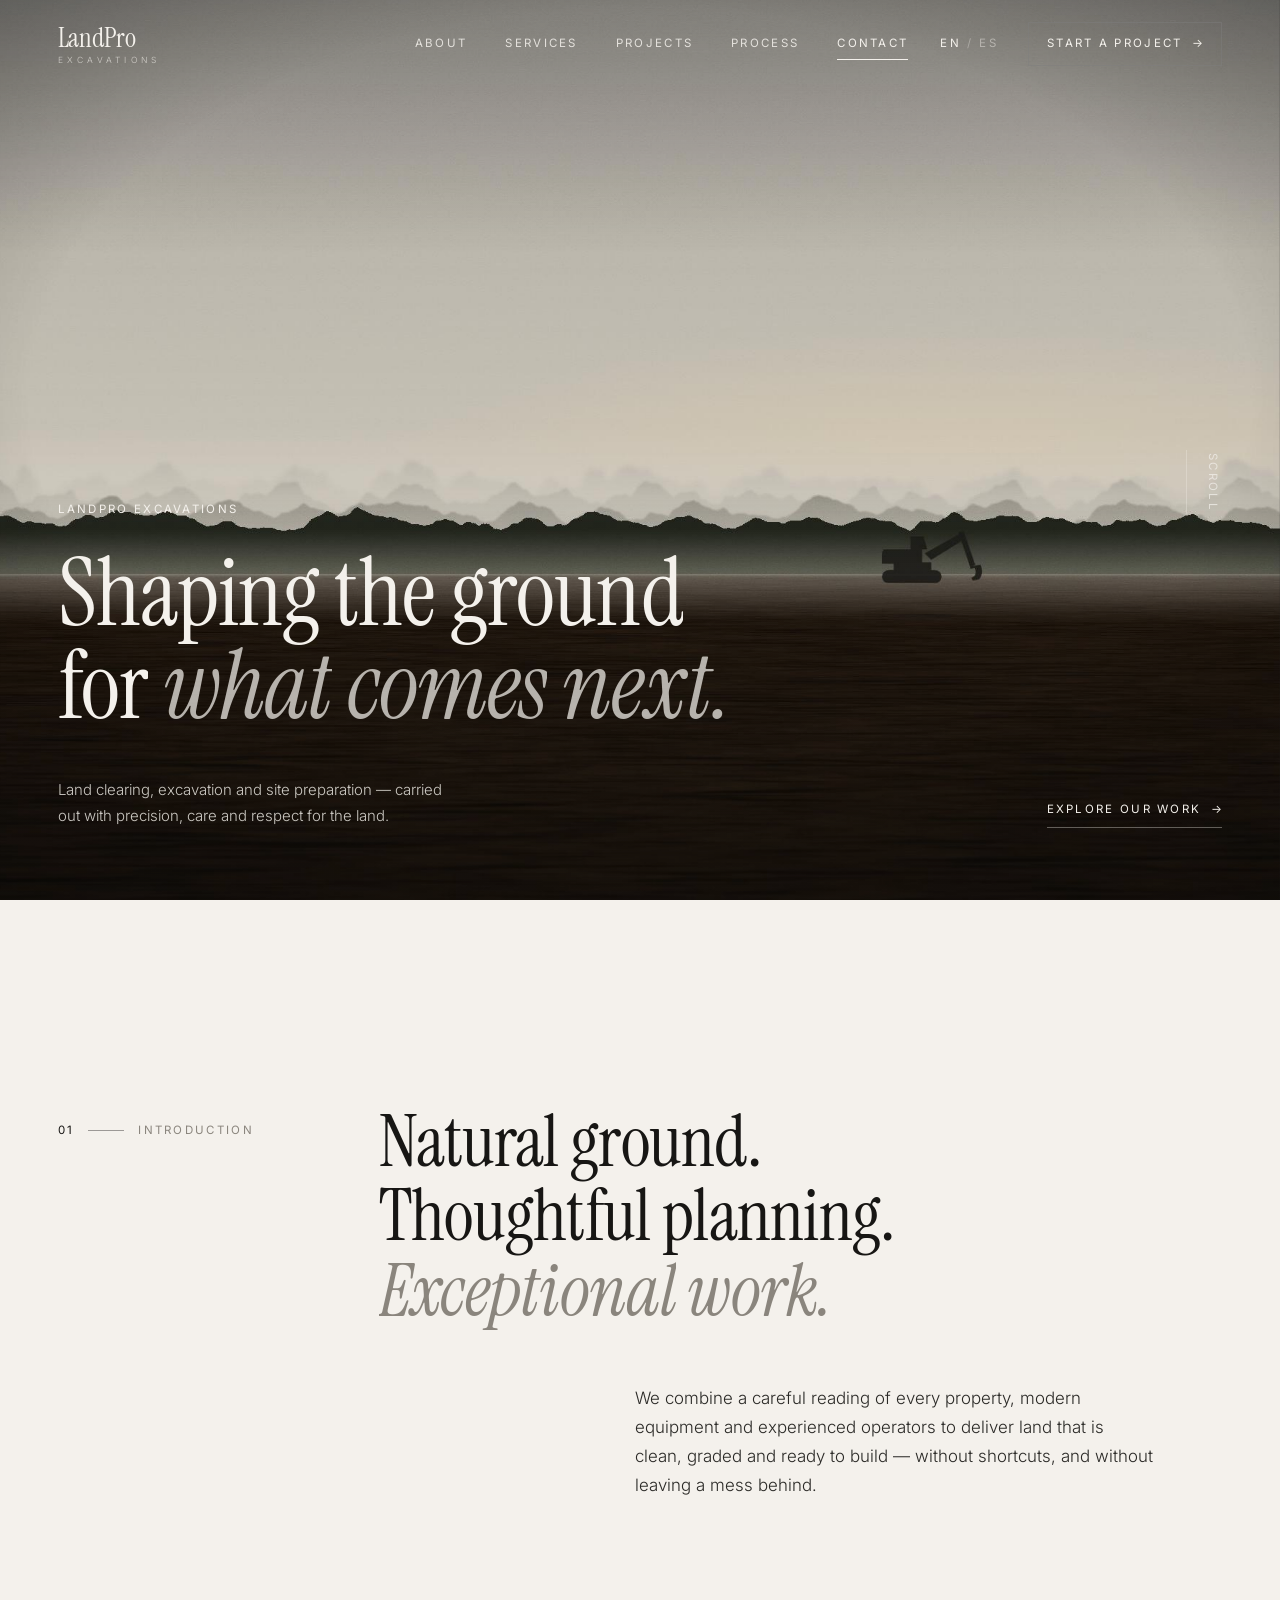
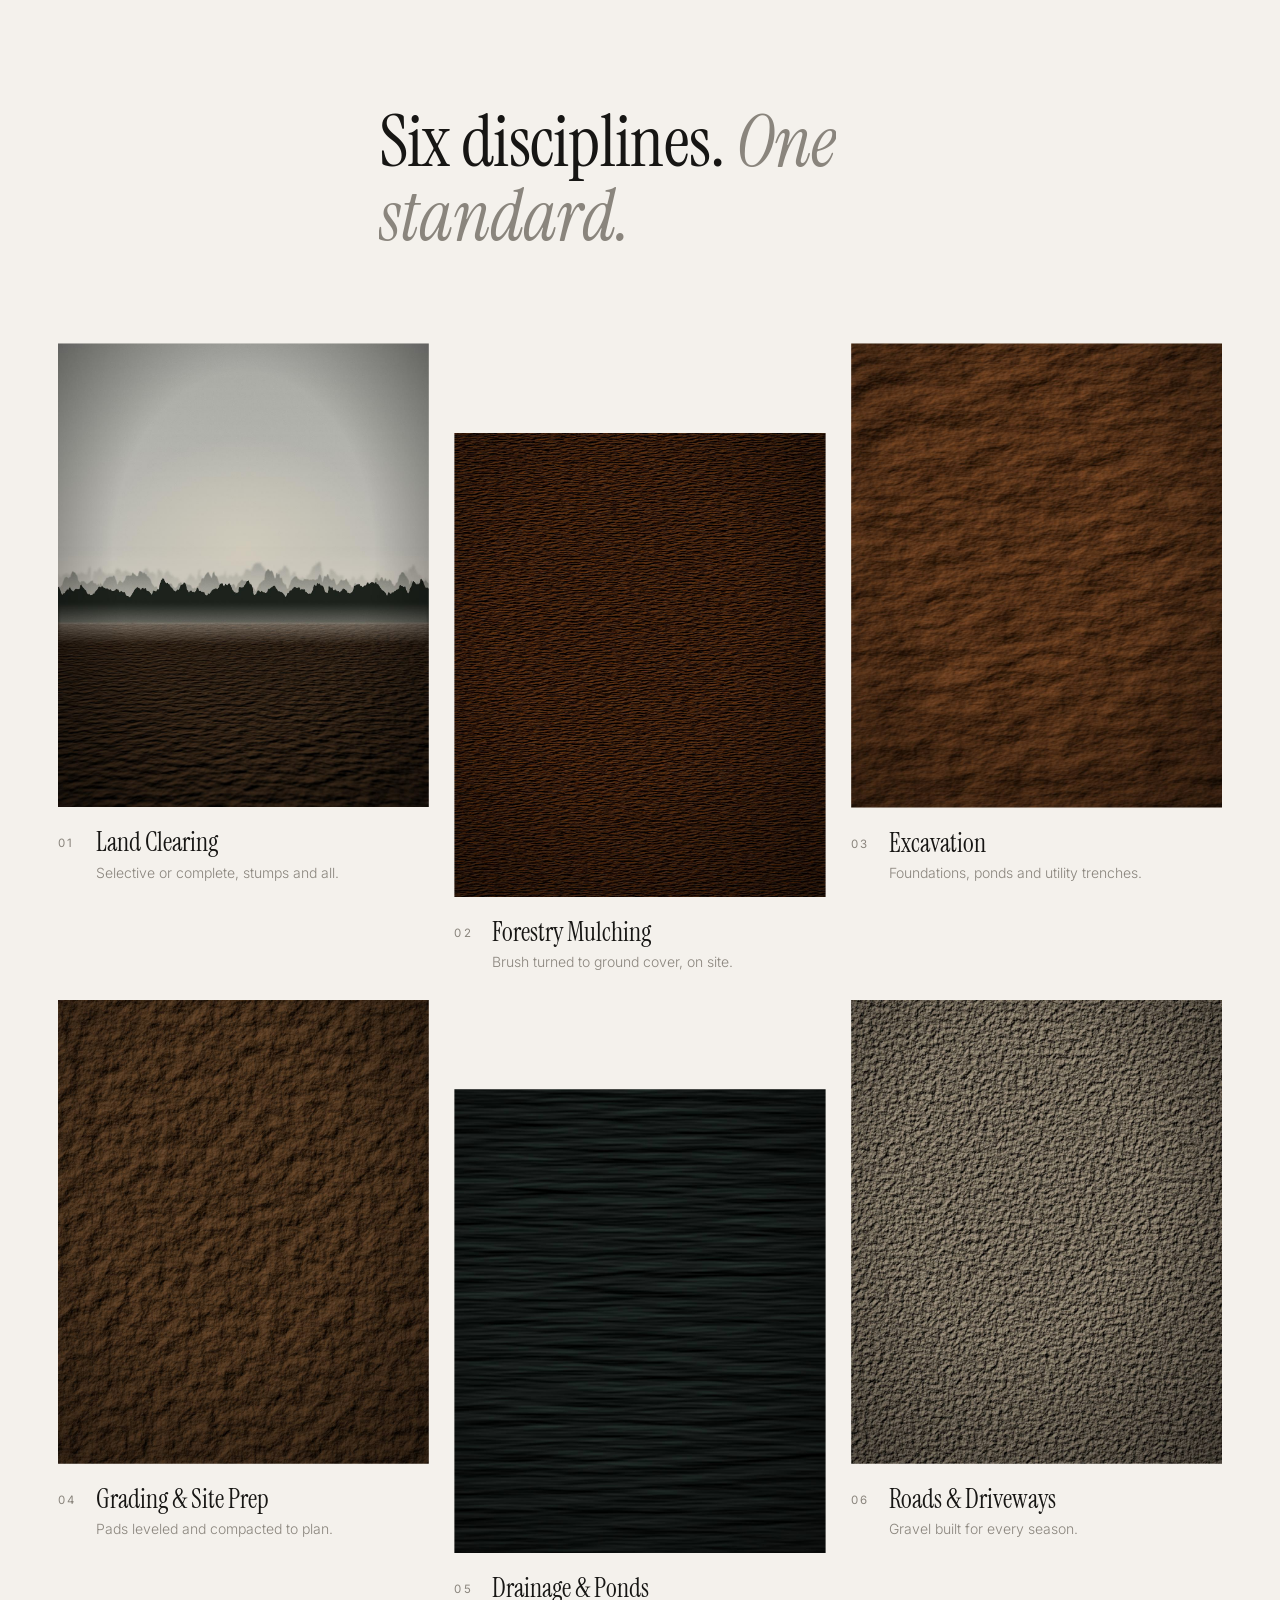
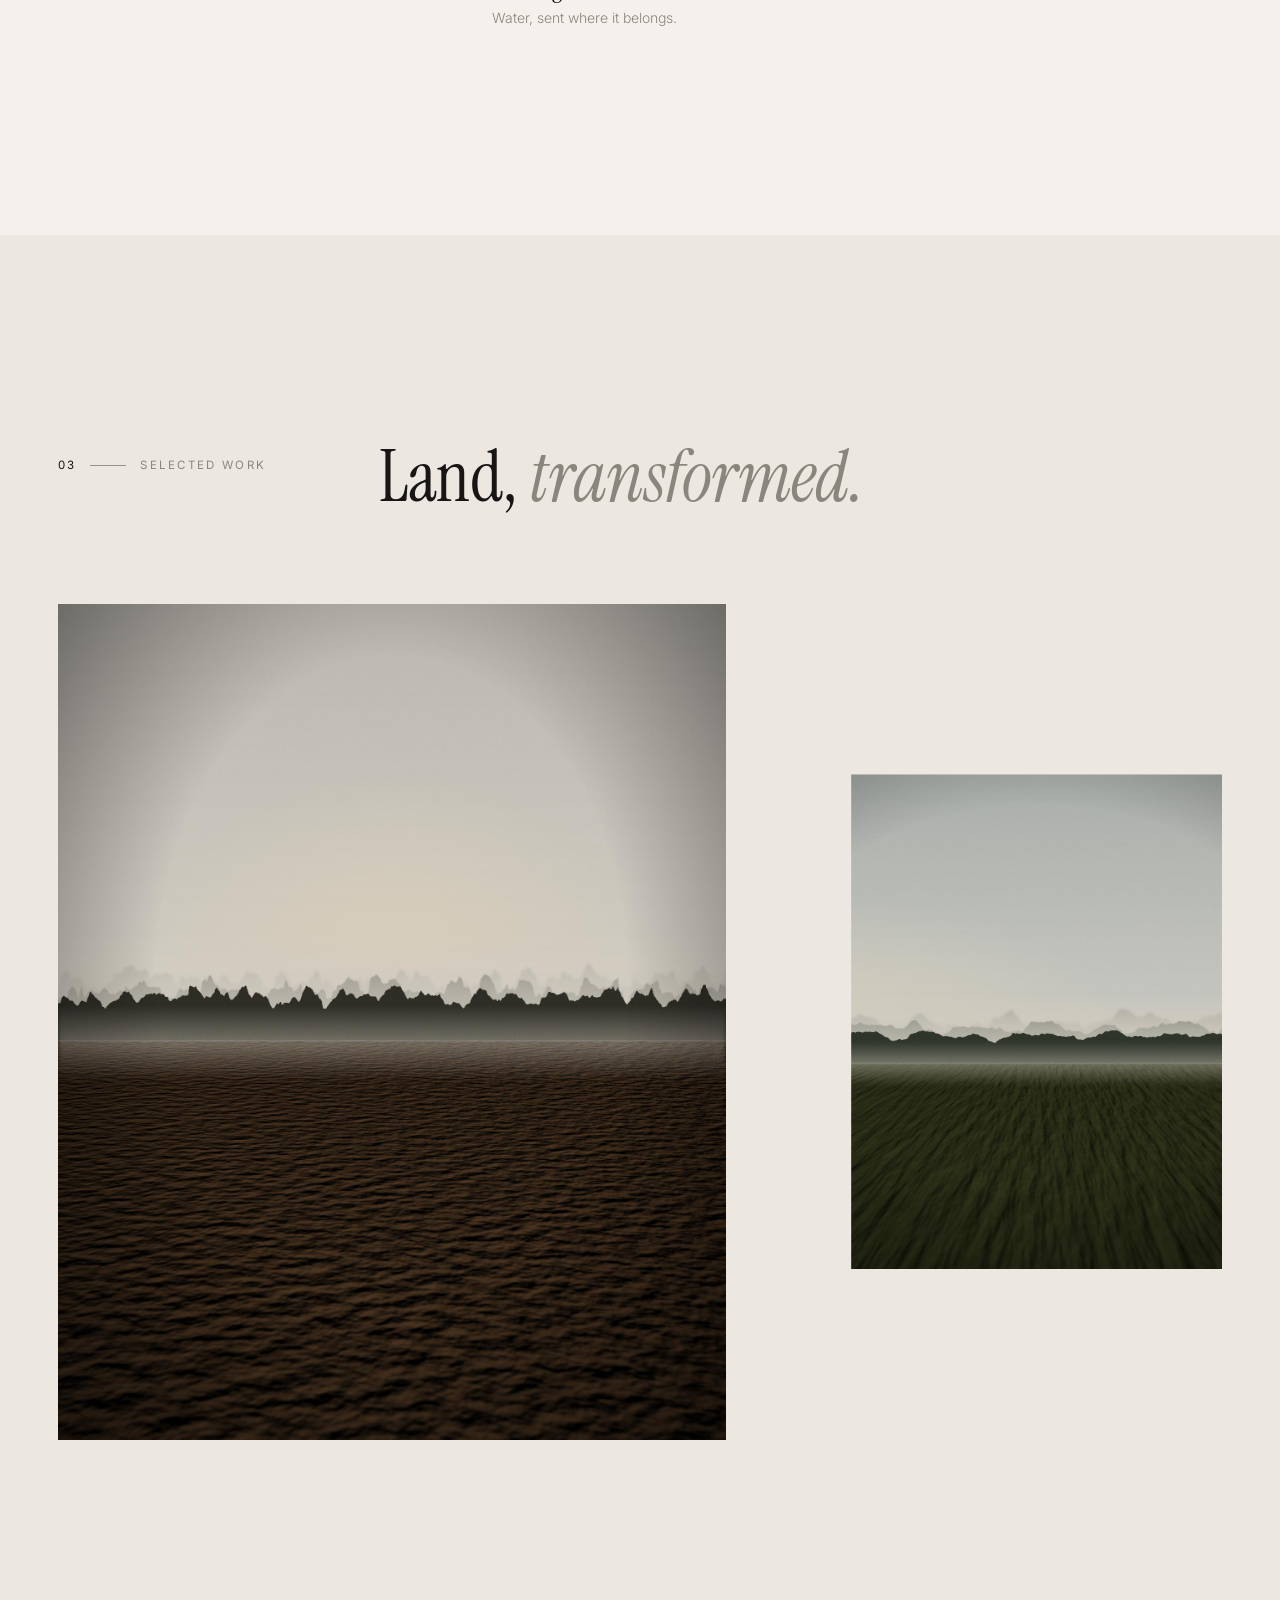
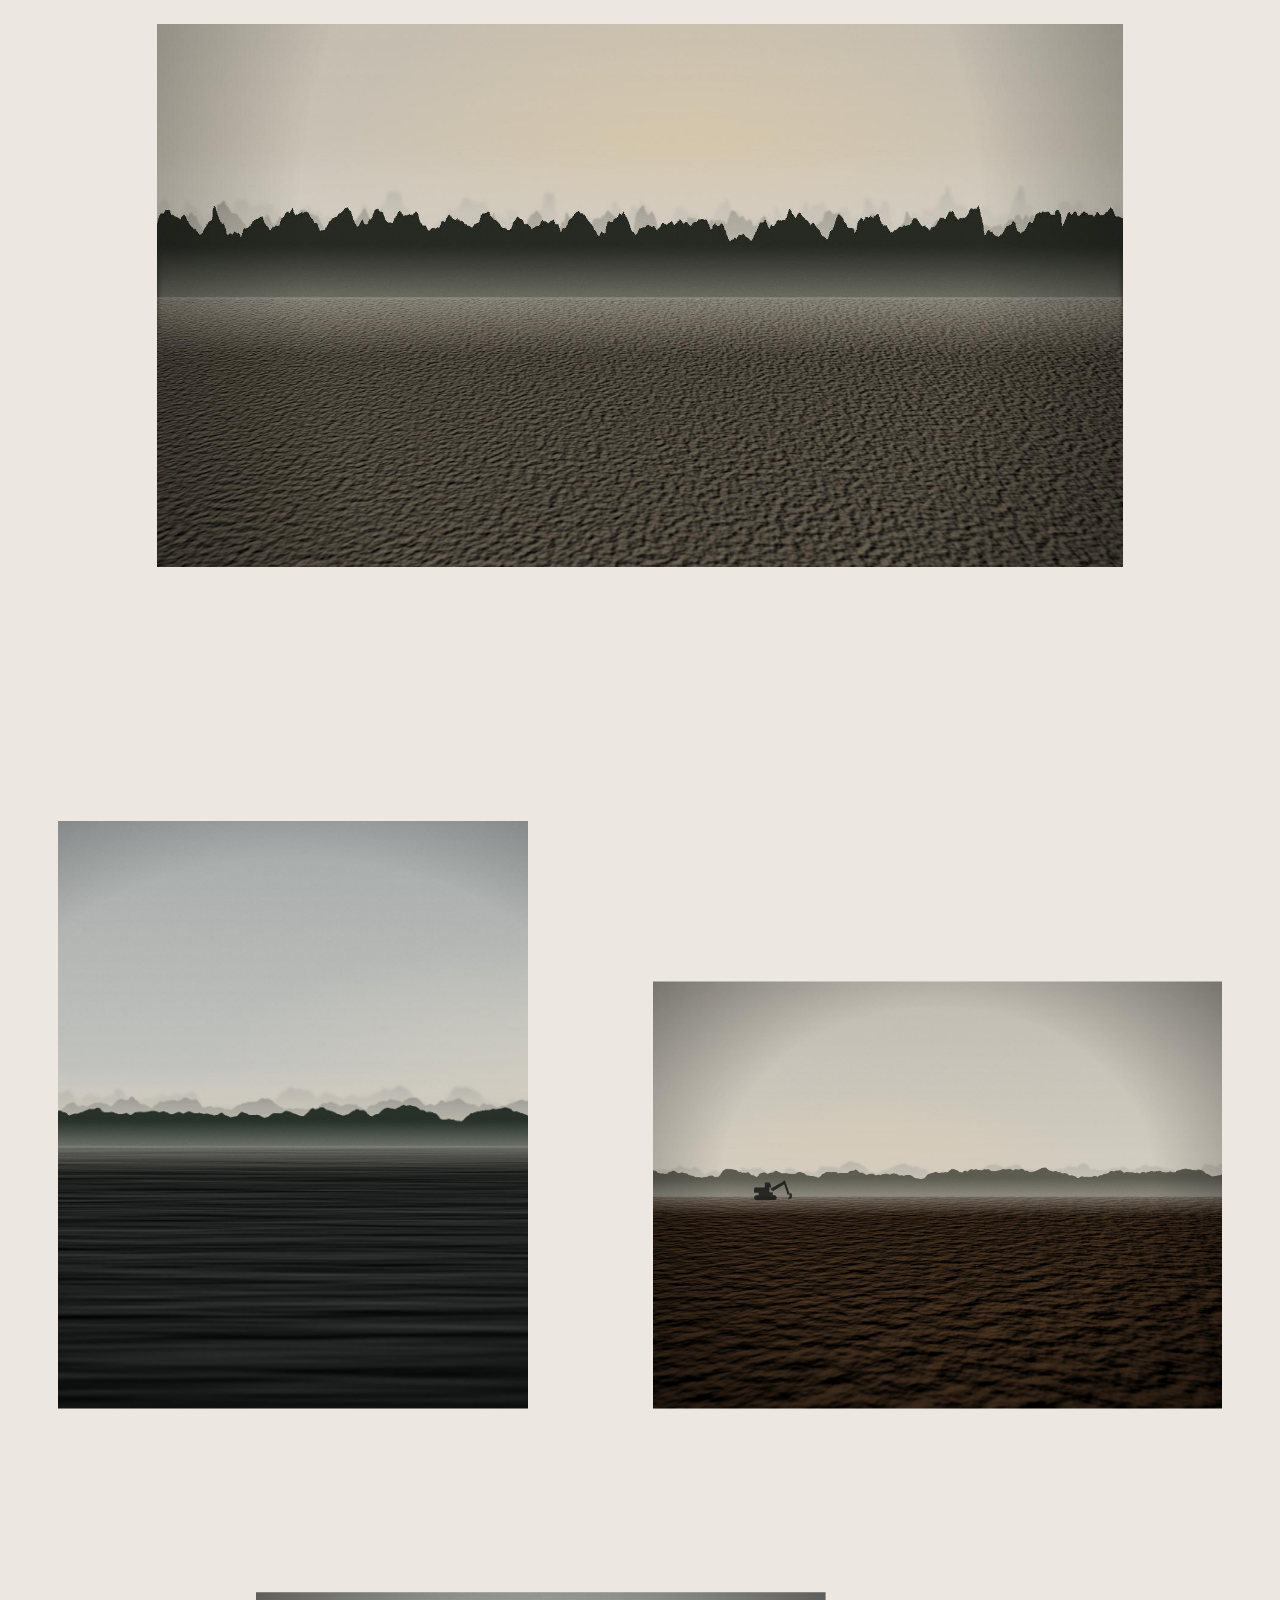
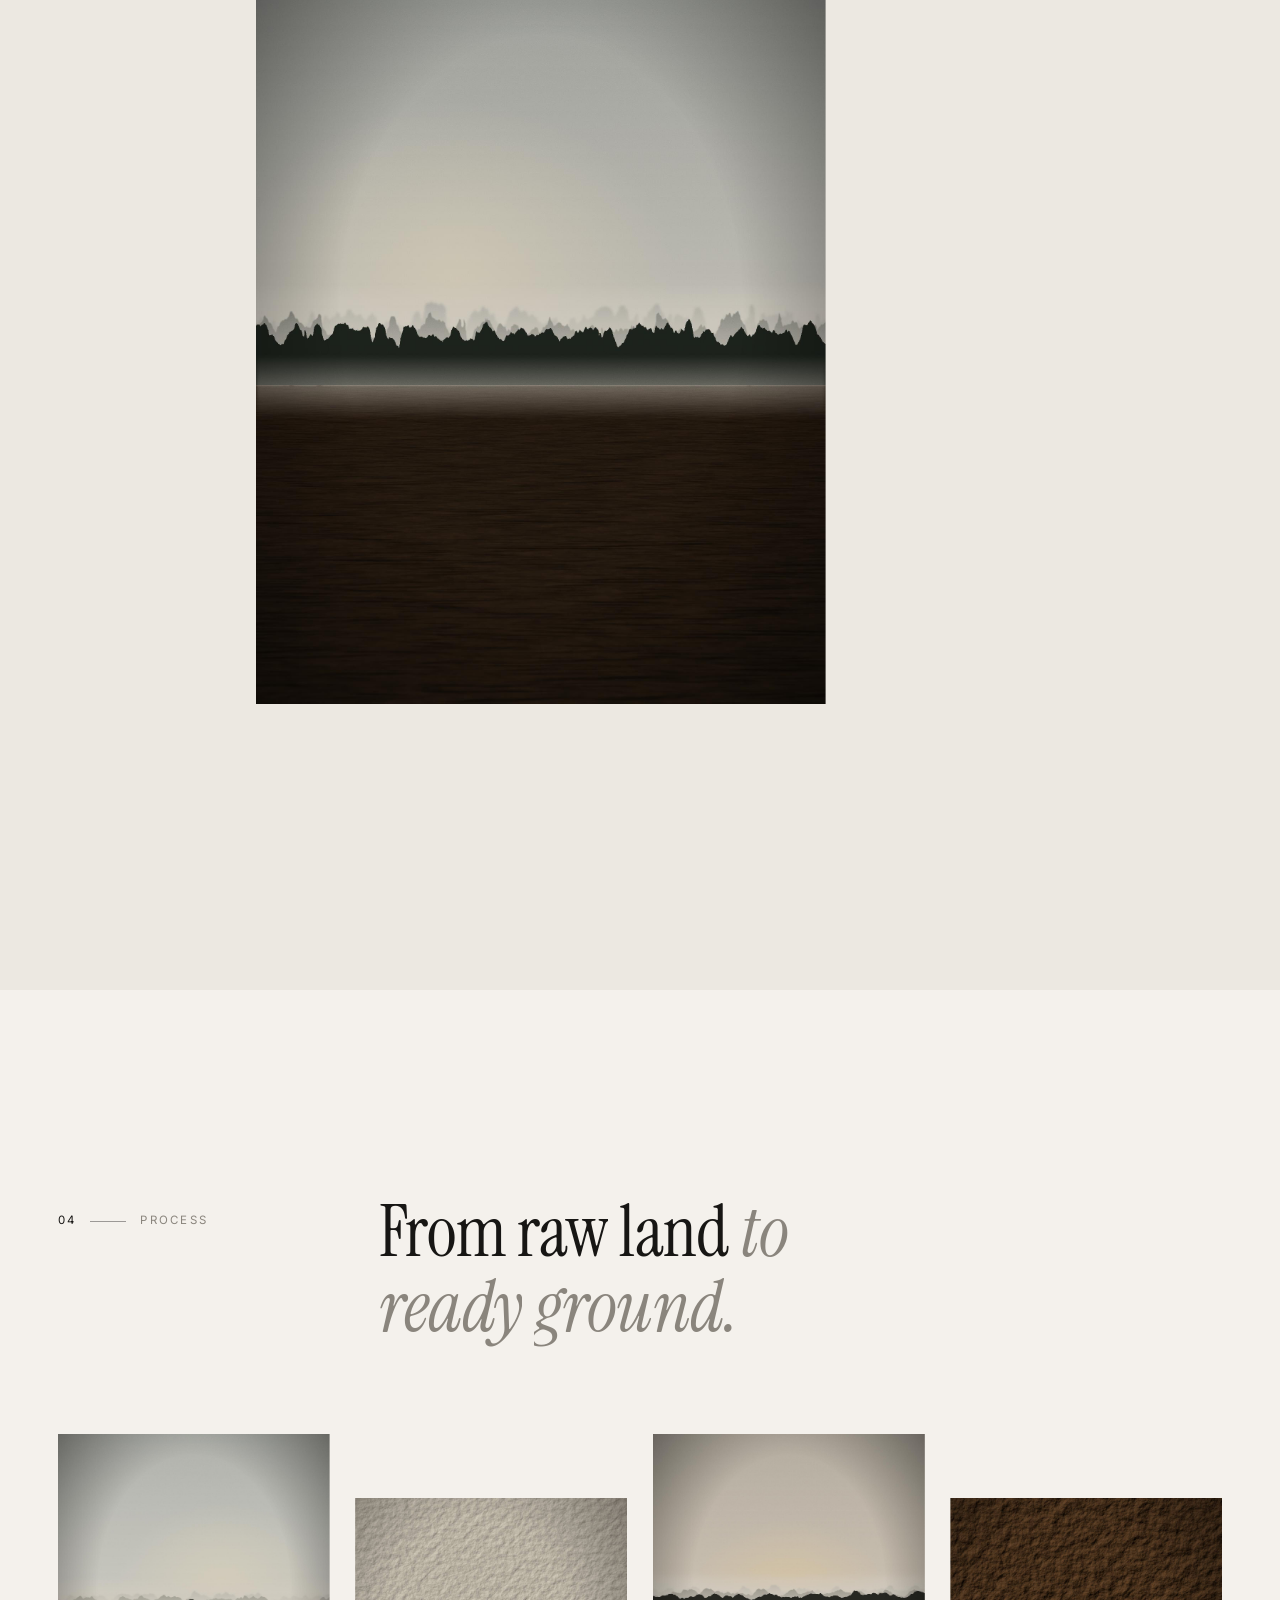
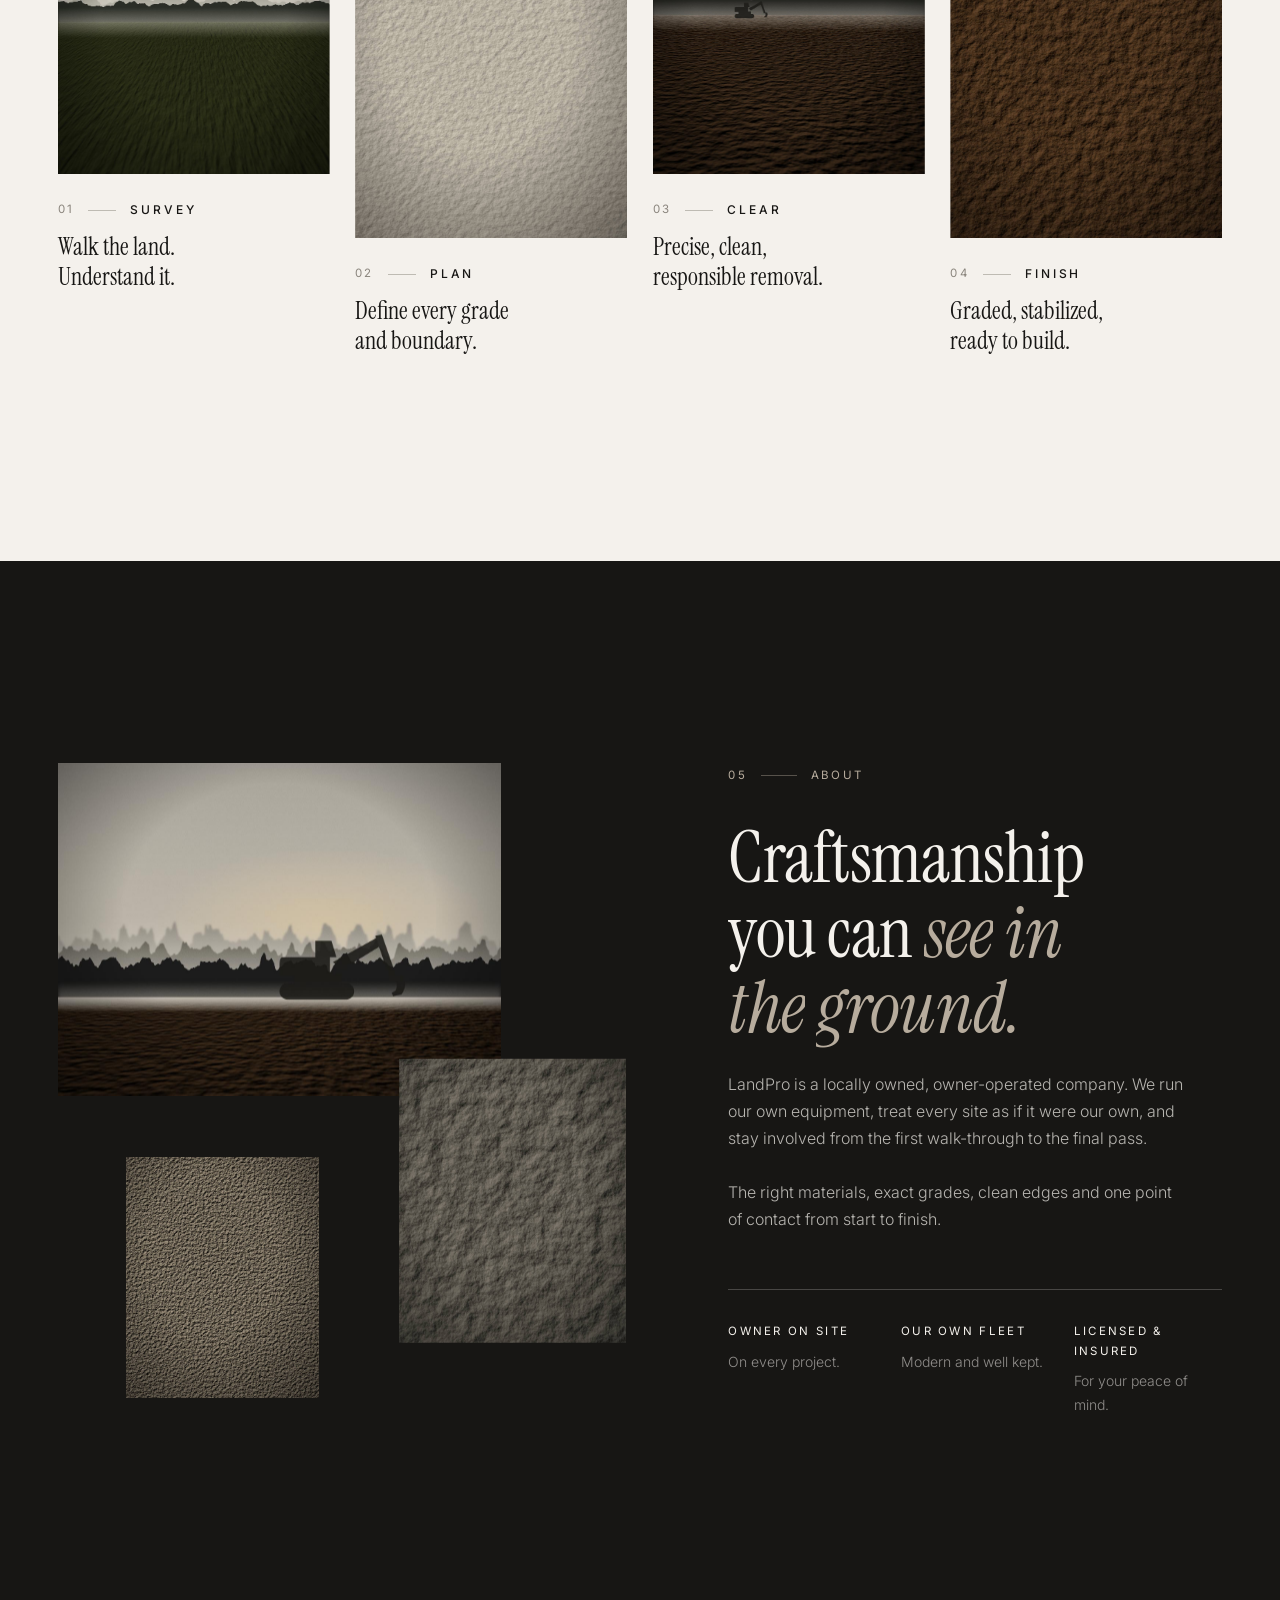
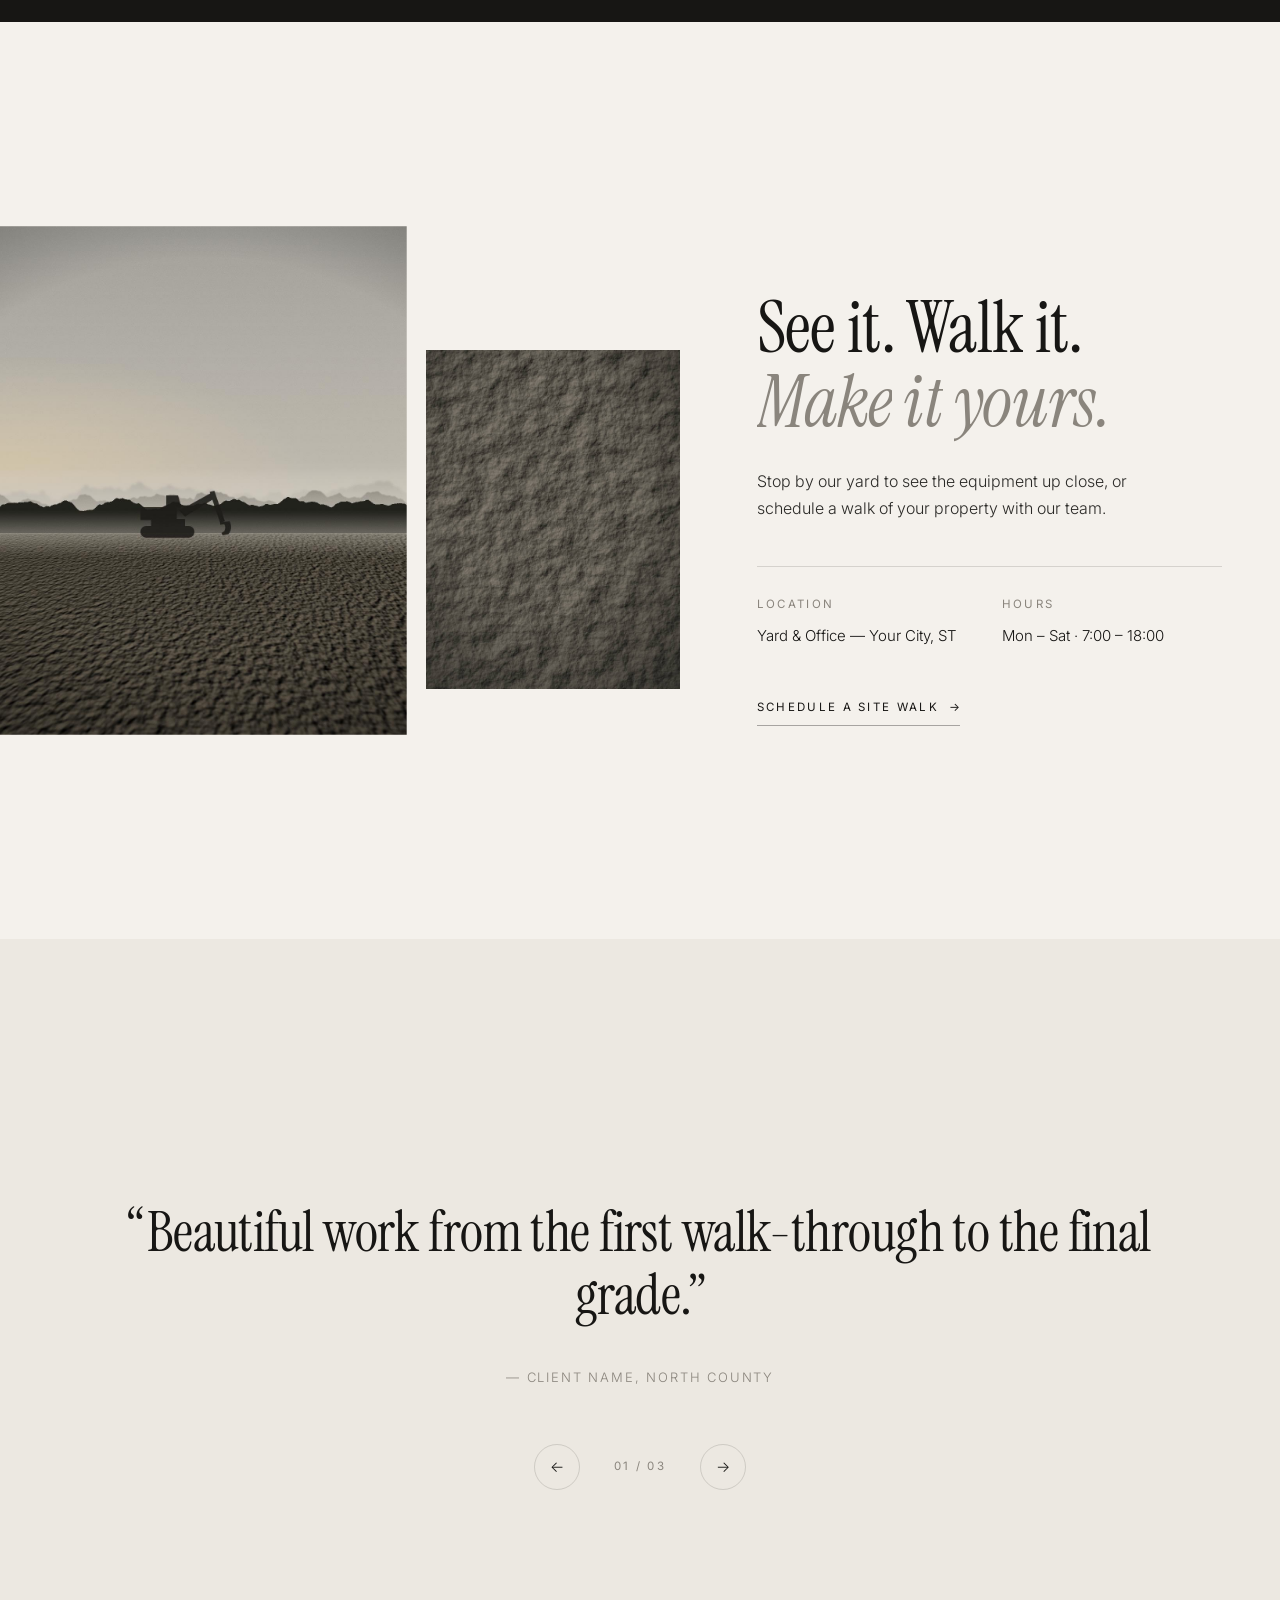
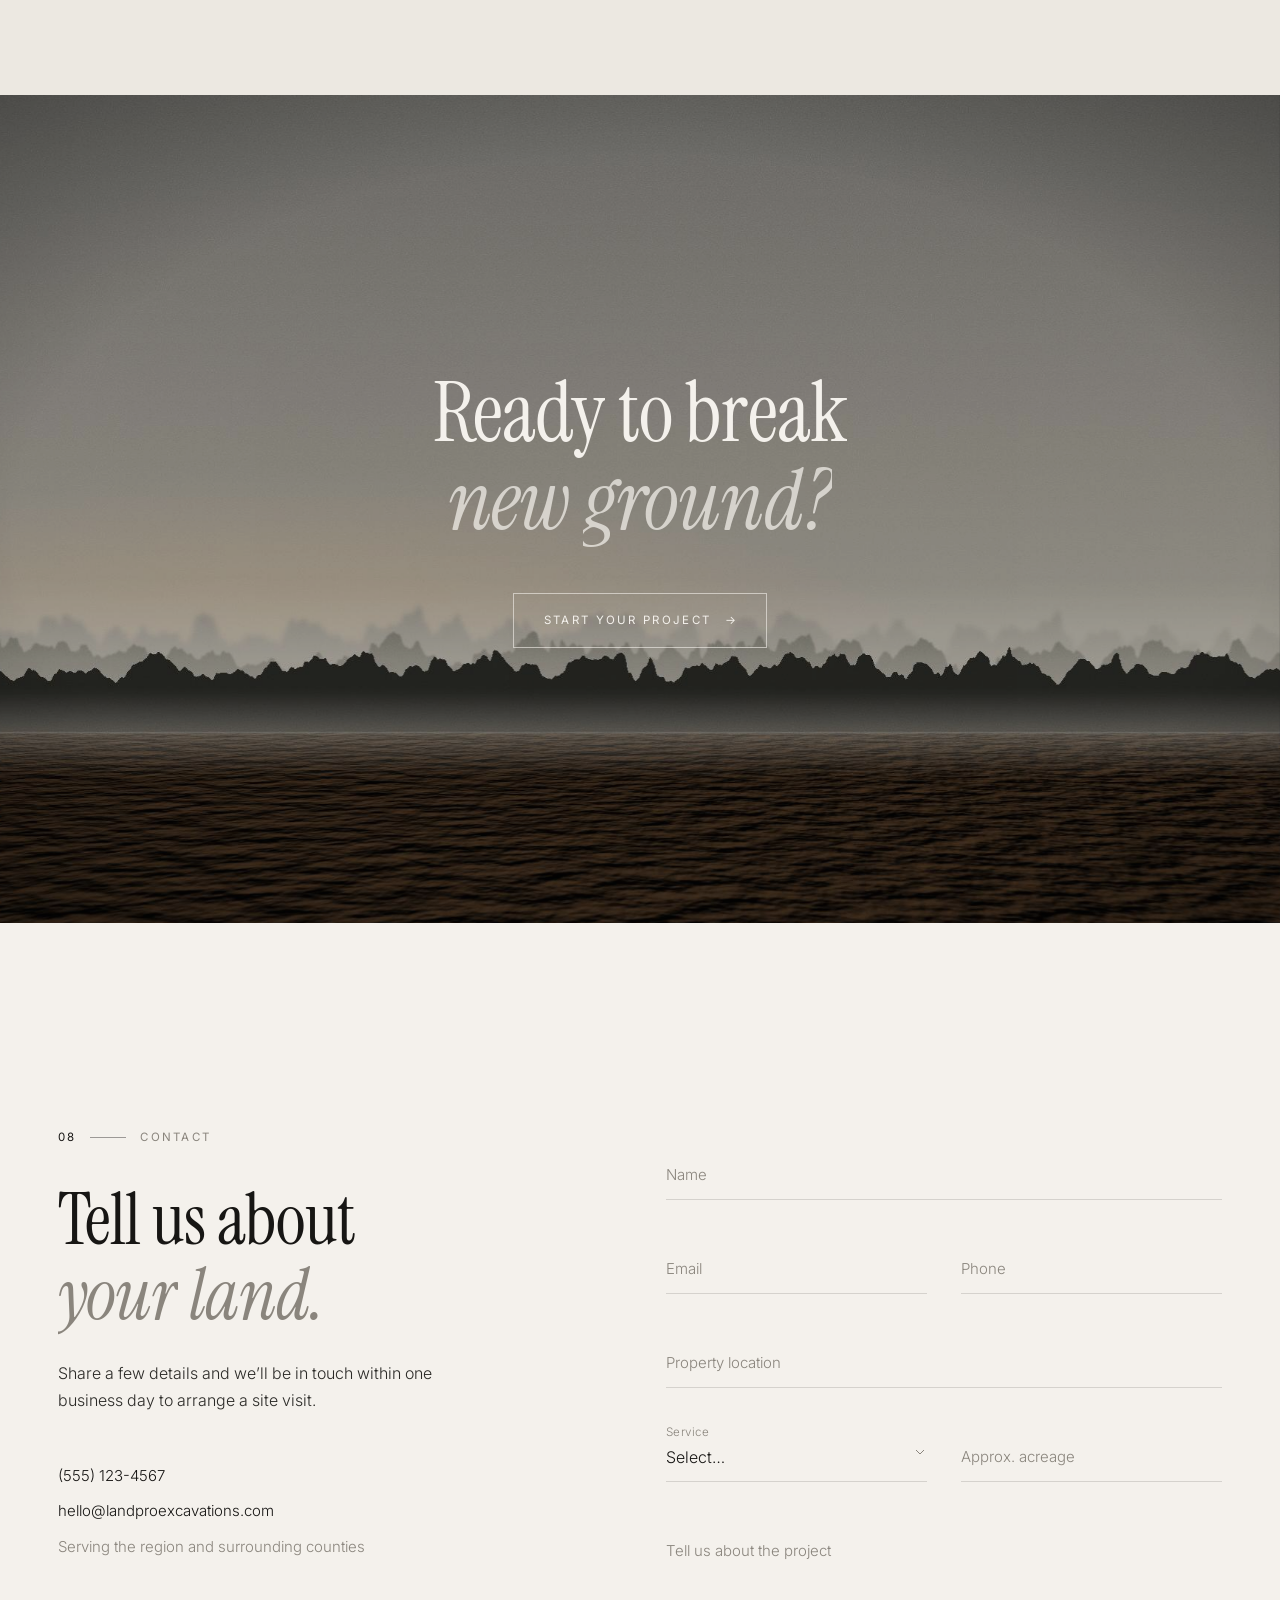
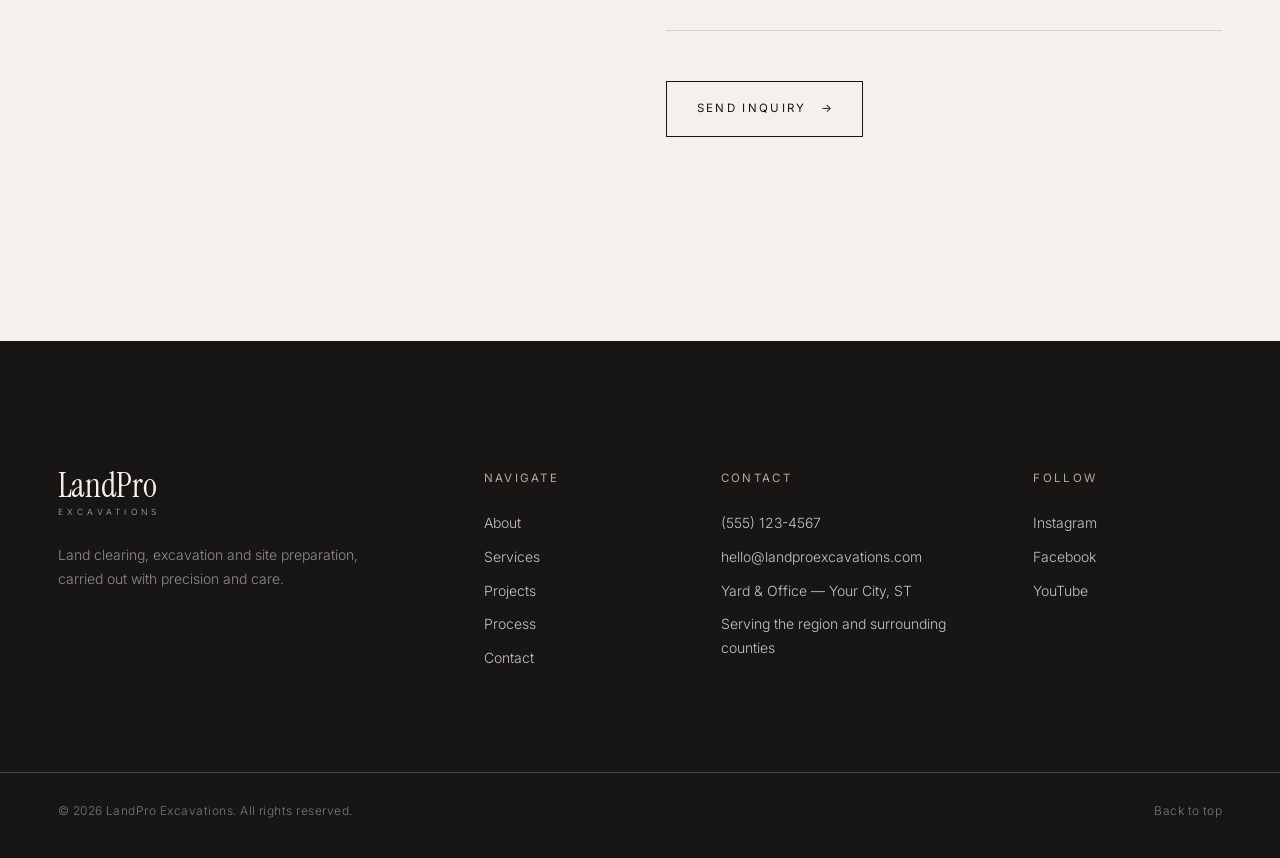
==== commit b96863d9: "Redesign LandPro site with editorial, architectural direction Rebuilds landpro/ as a quiet, premium " ====
--- a/landpro/index.html
+++ b/landpro/index.html
@@ -3,22 +3,17 @@
 <head>
   <meta charset="UTF-8" />
   <meta name="viewport" content="width=device-width, initial-scale=1.0" />
-  <title>LandPro Excavations | Land Clearing, Excavation &amp; Site Prep</title>
-  <meta name="description" content="LandPro Excavations offers professional land clearing, forestry mulching, excavation, grading and site preparation. Licensed, insured and locally owned. Get your free estimate today." />
-  <meta name="keywords" content="land clearing, excavation, forestry mulching, grading, site prep, stump removal, driveway construction, LandPro Excavations" />
-  <meta name="theme-color" content="#141414" />
-  <meta property="og:title" content="LandPro Excavations | Land Clearing &amp; Excavation" />
-  <meta property="og:description" content="We clear the land. You build the future. Free estimates on land clearing, excavation and site prep." />
-  <meta property="og:type" content="website" />
-  <meta property="og:image" content="img/og-image.jpg" />
-  <link rel="icon" href="data:image/svg+xml,%3Csvg xmlns='http://www.w3.org/2000/svg' viewBox='0 0 32 32'%3E%3Crect width='32' height='32' rx='6' fill='%23141414'/%3E%3Cpath d='M6 24 L16 8 L26 24Z' fill='%23F5B800'/%3E%3Crect x='6' y='22' width='20' height='3' fill='%23F5B800'/%3E%3C/svg%3E" />
-
+  <title data-i18n="meta.title">LandPro Excavations — Land Clearing, Excavation &amp; Site Preparation</title>
+  <meta name="description" content="LandPro Excavations: land clearing, forestry mulching, excavation, grading and site preparation — carried out with precision, care and respect for the land." />
+  <meta name="theme-color" content="#171614" />
+  <meta property="og:title" content="LandPro Excavations" />
+  <meta property="og:description" content="Shaping the ground for what comes next." />
+  <meta property="og:image" content="img/hero.jpg" />
+  <link rel="icon" href="data:image/svg+xml,%3Csvg xmlns='http://www.w3.org/2000/svg' viewBox='0 0 32 32'%3E%3Crect width='32' height='32' fill='%23171614'/%3E%3Cpath d='M6 22h20M9 18h14' stroke='%23F4F1EC' stroke-width='1.6'/%3E%3C/svg%3E" />
   <link rel="preconnect" href="https://fonts.googleapis.com" />
   <link rel="preconnect" href="https://fonts.gstatic.com" crossorigin />
-  <link href="https://fonts.googleapis.com/css2?family=Oswald:wght@400;500;600;700&family=Inter:wght@400;500;600;700&display=swap" rel="stylesheet" />
+  <link href="https://fonts.googleapis.com/css2?family=Instrument+Serif:ital@0;1&family=Inter:wght@300;400;500&display=swap" rel="stylesheet" />
   <link rel="stylesheet" href="css/styles.css" />
-
-  <!-- Local SEO: update with the client's real data -->
   <script type="application/ld+json">
   {
     "@context": "https://schema.org",
@@ -26,422 +21,261 @@
     "name": "LandPro Excavations",
     "description": "Land clearing, forestry mulching, excavation, grading and site preparation.",
     "telephone": "+1-555-123-4567",
-    "email": "info@landproexcavations.com",
-    "areaServed": "Your City and surrounding counties",
-    "priceRange": "$$",
-    "openingHours": "Mo-Sa 07:00-18:00"
+    "email": "hello@landproexcavations.com"
   }
   </script>
 </head>
-<body>
-
-  <!-- ═══════════ SVG ICON SPRITE ═══════════ -->
-  <svg xmlns="http://www.w3.org/2000/svg" style="display:none">
-    <symbol id="i-tree" viewBox="0 0 24 24"><path d="M12 2 5 11h3l-4 6h6v5h4v-5h6l-4-6h3z"/></symbol>
-    <symbol id="i-mulch" viewBox="0 0 24 24"><circle cx="8" cy="15" r="5"/><path d="M8 10v-2M8 20v2M3 15H1M15 15h-2M4.5 11.5 3 10M11.5 18.5 13 20M4.5 18.5 3 20M11.5 11.5 13 10"/><path d="M15 6c2-3 6-3 7-1-2 0-3 1-3 3 0 3-4 4-6 2"/></symbol>
-    <symbol id="i-excavator" viewBox="0 0 24 24"><rect x="1" y="17" width="13" height="4" rx="2"/><path d="M3 17v-5h7v5M5 12V8h4l1 4M10 12l6-7 5 3-1 6M20 14l-3 2"/></symbol>
-    <symbol id="i-grade" viewBox="0 0 24 24"><path d="M2 20h20M4 16h16M2 12c4-2 6 2 10 0s6 2 10 0"/><path d="M7 8l2-4 2 4M15 8l2-4 2 4"/></symbol>
-    <symbol id="i-stump" viewBox="0 0 24 24"><path d="M6 10h12v8H6z"/><ellipse cx="12" cy="10" rx="6" ry="2"/><path d="M6 18c-2 1-3 2-4 2M18 18c2 1 3 2 4 2M12 18v3M9 18l-1 3M15 18l1 3"/><circle cx="12" cy="10" r=".6"/></symbol>
-    <symbol id="i-road" viewBox="0 0 24 24"><path d="M8 3 4 21M16 3l4 18M12 4v3M12 10v3M12 16v4"/></symbol>
-    <symbol id="i-drain" viewBox="0 0 24 24"><path d="M2 8h6l2 8h4l2-8h6"/><path d="M5 20c1.5-1 3-1 4.5 0s3 1 4.5 0 3-1 4.5 0"/><path d="M12 3v4M10 5l2 2 2-2"/></symbol>
-    <symbol id="i-demo" viewBox="0 0 24 24"><path d="M3 21h18M5 21V11l5-3v13M10 21v-8h6v8"/><circle cx="18" cy="5" r="3"/><path d="M15.5 6.5 12 9"/></symbol>
-    <symbol id="i-phone" viewBox="0 0 24 24"><path d="M22 16.9v3a2 2 0 0 1-2.2 2 19.8 19.8 0 0 1-8.6-3.1 19.5 19.5 0 0 1-6-6A19.8 19.8 0 0 1 2.1 4.2 2 2 0 0 1 4.1 2h3a2 2 0 0 1 2 1.7c.1 1 .4 1.9.7 2.8a2 2 0 0 1-.5 2.1L8 9.9a16 16 0 0 0 6 6l1.3-1.3a2 2 0 0 1 2.1-.4c.9.3 1.8.6 2.8.7a2 2 0 0 1 1.7 2z"/></symbol>
-    <symbol id="i-mail" viewBox="0 0 24 24"><rect x="2" y="4" width="20" height="16" rx="2"/><path d="m2 7 10 6 10-6"/></symbol>
-    <symbol id="i-pin" viewBox="0 0 24 24"><path d="M12 22s8-7.5 8-13a8 8 0 0 0-16 0c0 5.5 8 13 8 13z"/><circle cx="12" cy="9" r="3"/></symbol>
-    <symbol id="i-clock" viewBox="0 0 24 24"><circle cx="12" cy="12" r="10"/><path d="M12 6v6l4 2"/></symbol>
-    <symbol id="i-check" viewBox="0 0 24 24"><path d="M20 6 9 17l-5-5"/></symbol>
-    <symbol id="i-shield" viewBox="0 0 24 24"><path d="M12 22s8-4 8-10V5l-8-3-8 3v7c0 6 8 10 8 10z"/><path d="m9 12 2 2 4-4"/></symbol>
-    <symbol id="i-arrow" viewBox="0 0 24 24"><path d="M5 12h14M13 6l6 6-6 6"/></symbol>
-    <symbol id="i-star" viewBox="0 0 24 24"><path d="m12 2 3.1 6.3 6.9 1-5 4.9 1.2 6.8L12 17.8 5.8 21l1.2-6.8-5-4.9 6.9-1z"/></symbol>
-    <symbol id="i-quote" viewBox="0 0 24 24"><path d="M3 21c3 0 7-1 7-8V5H3v8h4c0 4-2 5-4 5zM14 21c3 0 7-1 7-8V5h-7v8h4c0 4-2 5-4 5z"/></symbol>
-    <symbol id="i-fb" viewBox="0 0 24 24"><path d="M18 2h-3a5 5 0 0 0-5 5v3H7v4h3v8h4v-8h3l1-4h-4V7a1 1 0 0 1 1-1h3z"/></symbol>
-    <symbol id="i-ig" viewBox="0 0 24 24"><rect x="2" y="2" width="20" height="20" rx="5"/><circle cx="12" cy="12" r="4"/><circle cx="17.5" cy="6.5" r=".5"/></symbol>
-    <symbol id="i-yt" viewBox="0 0 24 24"><path d="M22.5 6.4a2.8 2.8 0 0 0-2-2C18.8 4 12 4 12 4s-6.8 0-8.5.4a2.8 2.8 0 0 0-2 2A29 29 0 0 0 1 12a29 29 0 0 0 .5 5.6 2.8 2.8 0 0 0 2 2c1.7.4 8.5.4 8.5.4s6.8 0 8.5-.4a2.8 2.8 0 0 0 2-2A29 29 0 0 0 23 12a29 29 0 0 0-.5-5.6z"/><path d="m10 15 5-3-5-3z"/></symbol>
-    <symbol id="i-chev" viewBox="0 0 24 24"><path d="m9 18 6-6-6-6"/></symbol>
-  </svg>
-
-  <!-- ═══════════ TOP BAR ═══════════ -->
-  <div class="topbar">
-    <div class="container topbar-inner">
-      <span class="topbar-item"><svg class="ic"><use href="#i-pin"/></svg><span data-cfg="area">Serving Your City &amp; Surrounding Counties</span></span>
-      <span class="topbar-item hide-sm"><svg class="ic"><use href="#i-clock"/></svg><span data-i18n="top.hours">Mon – Sat: 7:00 AM – 6:00 PM</span></span>
-      <span class="topbar-item"><svg class="ic"><use href="#i-shield"/></svg><span data-i18n="top.insured">Licensed &amp; Insured</span></span>
-    </div>
-  </div>
-
-  <!-- ═══════════ NAVBAR ═══════════ -->
-  <header class="navbar" id="navbar">
-    <div class="container nav-inner">
-      <a href="#home" class="logo" aria-label="LandPro Excavations — Home">
-        <span class="logo-mark" aria-hidden="true">
-          <svg viewBox="0 0 40 40"><path d="M4 32 L20 6 L36 32Z" fill="currentColor"/><path d="M4 32h32v4H4z" fill="currentColor"/><path d="M13 26 L20 15 L27 26Z" fill="#141414"/></svg>
-        </span>
-        <span class="logo-text">
-          <span class="logo-name">LAND<b>PRO</b></span>
-          <span class="logo-sub">EXCAVATIONS</span>
-        </span>
+<body class="page-home">
+
+  <!-- ═══════════ NAVIGATION ═══════════ -->
+  <header class="nav" id="nav">
+    <div class="nav-inner">
+      <a href="#top" class="brand" aria-label="LandPro Excavations — home">
+        <span class="brand-name">LandPro</span>
+        <span class="brand-sub">Excavations</span>
       </a>
-
       <nav class="nav-links" id="navLinks" aria-label="Main">
+        <a href="#about" data-i18n="nav.about">About</a>
         <a href="#services" data-i18n="nav.services">Services</a>
-        <a href="#about" data-i18n="nav.about">About</a>
         <a href="#projects" data-i18n="nav.projects">Projects</a>
-        <a href="#equipment" data-i18n="nav.equipment">Equipment</a>
-        <a href="#reviews" data-i18n="nav.reviews">Reviews</a>
+        <a href="#process" data-i18n="nav.process">Process</a>
         <a href="#contact" data-i18n="nav.contact">Contact</a>
-        <a href="#contact" class="btn btn-primary nav-cta-mobile" data-i18n="cta.estimate">Get a Free Estimate</a>
       </nav>
-
-      <div class="nav-actions">
-        <div class="lang-switch" role="group" aria-label="Language">
-          <button type="button" class="lang-btn is-active" data-lang="en" aria-pressed="true">EN</button>
-          <button type="button" class="lang-btn" data-lang="es" aria-pressed="false">ES</button>
-        </div>
-        <a href="tel:+15551234567" class="nav-phone" data-cfg-href="phoneHref">
-          <svg class="ic"><use href="#i-phone"/></svg><span data-cfg="phone">(555) 123-4567</span>
-        </a>
-        <a href="#contact" class="btn btn-primary nav-cta" data-i18n="cta.estimate">Get a Free Estimate</a>
-        <button class="hamburger" id="hamburger" aria-label="Open menu" aria-expanded="false" aria-controls="navLinks">
-          <span></span><span></span><span></span>
-        </button>
+      <div class="nav-end">
+        <div class="lang" role="group" aria-label="Language">
+          <button type="button" data-lang="en" aria-pressed="true">EN</button><span>/</span><button type="button" data-lang="es" aria-pressed="false">ES</button>
+        </div>
+        <a href="#contact" class="nav-cta"><span data-i18n="nav.start">Start a Project</span> <span class="arrow">→</span></a>
+        <button class="menu-btn" id="menuBtn" aria-expanded="false" aria-controls="navLinks"><span class="menu-label" data-i18n="nav.menu">Menu</span><span class="menu-lines" aria-hidden="true"><i></i><i></i></span></button>
       </div>
     </div>
   </header>
 
-  <main>
+  <main id="top">
     <!-- ═══════════ HERO ═══════════ -->
-    <section class="hero" id="home">
-      <div class="hero-bg" aria-hidden="true"></div>
-      <div class="hero-machine" aria-hidden="true"></div>
-      <div class="container hero-content">
-        <p class="eyebrow reveal" data-i18n="hero.eyebrow">Land Clearing · Excavation · Site Prep</p>
-        <h1 class="hero-title reveal" data-i18n="hero.title">We Clear the Land.<br><span>You Build the Future.</span></h1>
-        <p class="hero-text reveal" data-i18n="hero.text">From overgrown lots to build-ready sites, LandPro Excavations delivers fast, clean and professional land clearing with heavy equipment and an experienced crew.</p>
-        <div class="hero-actions reveal">
-          <a href="#contact" class="btn btn-primary btn-lg"><span data-i18n="cta.estimate">Get a Free Estimate</span><svg class="ic"><use href="#i-arrow"/></svg></a>
-          <a href="#projects" class="btn btn-outline btn-lg" data-i18n="cta.projects">View Our Work</a>
-        </div>
-        <ul class="hero-badges reveal">
-          <li><svg class="ic"><use href="#i-check"/></svg><span data-i18n="hero.b1">Free On-Site Estimates</span></li>
-          <li><svg class="ic"><use href="#i-check"/></svg><span data-i18n="hero.b2">Licensed &amp; Insured</span></li>
-          <li><svg class="ic"><use href="#i-check"/></svg><span data-i18n="hero.b3">Locally Owned &amp; Operated</span></li>
-        </ul>
-      </div>
-      <div class="hazard-stripe" aria-hidden="true"></div>
-    </section>
-
-    <!-- ═══════════ STATS ═══════════ -->
-    <!-- NOTE: placeholder numbers — replace with the client's real figures -->
-    <section class="stats" aria-label="Company highlights">
-      <div class="container stats-grid">
-        <div class="stat reveal"><span class="stat-num" data-count="15" data-suffix="+">0</span><span class="stat-label" data-i18n="stats.years">Years of Experience</span></div>
-        <div class="stat reveal"><span class="stat-num" data-count="2500" data-suffix="+">0</span><span class="stat-label" data-i18n="stats.acres">Acres Cleared</span></div>
-        <div class="stat reveal"><span class="stat-num" data-count="800" data-suffix="+">0</span><span class="stat-label" data-i18n="stats.projects">Projects Completed</span></div>
-        <div class="stat reveal"><span class="stat-num" data-count="100" data-suffix="%">0</span><span class="stat-label" data-i18n="stats.satisfaction">Customer Satisfaction</span></div>
-      </div>
-    </section>
-
-    <!-- ═══════════ SERVICES ═══════════ -->
-    <section class="section" id="services">
-      <div class="container">
-        <div class="section-head reveal">
-          <p class="eyebrow" data-i18n="services.eyebrow">What We Do</p>
-          <h2 class="section-title" data-i18n="services.title">Our Services</h2>
-          <p class="section-lead" data-i18n="services.lead">Complete land solutions for residential, commercial and agricultural properties — one crew, one call.</p>
-        </div>
-
-        <div class="services-grid">
-          <article class="service-card reveal">
-            <div class="service-icon"><svg><use href="#i-tree"/></svg></div>
-            <h3 data-i18n="s1.t">Land Clearing</h3>
-            <p data-i18n="s1.d">Removal of trees, brush and debris to open up your property for building, farming or recreation.</p>
-          </article>
-          <article class="service-card reveal">
-            <div class="service-icon"><svg><use href="#i-mulch"/></svg></div>
-            <h3 data-i18n="s2.t">Forestry Mulching</h3>
-            <p data-i18n="s2.d">Eco-friendly clearing that grinds vegetation into mulch on site — no burning, no hauling, minimal soil disturbance.</p>
-          </article>
-          <article class="service-card reveal">
-            <div class="service-icon"><svg><use href="#i-excavator"/></svg></div>
-            <h3 data-i18n="s3.t">Excavation</h3>
-            <p data-i18n="s3.d">Foundations, basements, pools, ponds and utility trenches dug with precision and care.</p>
-          </article>
-          <article class="service-card reveal">
-            <div class="service-icon"><svg><use href="#i-grade"/></svg></div>
-            <h3 data-i18n="s4.t">Grading &amp; Leveling</h3>
-            <p data-i18n="s4.d">Rough and finish grading for proper drainage, building pads, lawns and parking areas.</p>
-          </article>
-          <article class="service-card reveal">
-            <div class="service-icon"><svg><use href="#i-stump"/></svg></div>
-            <h3 data-i18n="s5.t">Stump Removal</h3>
-            <p data-i18n="s5.d">Stump grinding and full root extraction so your land is truly ready to use.</p>
-          </article>
-          <article class="service-card reveal">
-            <div class="service-icon"><svg><use href="#i-road"/></svg></div>
-            <h3 data-i18n="s6.t">Driveways &amp; Roads</h3>
-            <p data-i18n="s6.d">Gravel driveways, access roads and trails built to handle heavy traffic and weather.</p>
-          </article>
-          <article class="service-card reveal">
-            <div class="service-icon"><svg><use href="#i-drain"/></svg></div>
-            <h3 data-i18n="s7.t">Drainage Solutions</h3>
-            <p data-i18n="s7.d">Ditches, culverts and French drains that keep water away from where it doesn't belong.</p>
-          </article>
-          <article class="service-card reveal">
-            <div class="service-icon"><svg><use href="#i-demo"/></svg></div>
-            <h3 data-i18n="s8.t">Demolition &amp; Debris</h3>
-            <p data-i18n="s8.d">Safe tear-down of small structures, sheds and old foundations, plus complete debris removal.</p>
-          </article>
-        </div>
-      </div>
+    <section class="hero" aria-label="Introduction">
+      <div class="hero-media" data-parallax="0.18">
+        <img src="img/hero.jpg" alt="A cleared field at dawn at the edge of a misty forest, with an excavator in the distance" width="2400" height="1400" fetchpriority="high" />
+      </div>
+      <div class="hero-shade" aria-hidden="true"></div>
+      <div class="hero-content wrap">
+        <p class="kicker hero-kicker fade" data-i18n="hero.kicker">LandPro Excavations</p>
+        <h1 class="hero-title split" data-i18n="hero.title">Shaping the ground<br>for <em>what comes next.</em></h1>
+        <div class="hero-bottom">
+          <p class="hero-text fade" data-i18n="hero.text">Land clearing, excavation and site preparation — carried out with precision, care and respect for the land.</p>
+          <a href="#projects" class="link-arrow light fade"><span data-i18n="hero.cta">Explore Our Work</span> <span class="arrow">→</span></a>
+        </div>
+      </div>
+      <div class="scroll-cue" aria-hidden="true"><span data-i18n="hero.scroll">Scroll</span><i></i></div>
+    </section>
+
+    <!-- ═══════════ INTRODUCTION ═══════════ -->
+    <section class="intro section" id="about-intro">
+      <div class="wrap intro-grid">
+        <p class="label reveal"><span class="label-num">01</span><span data-i18n="intro.label">Introduction</span></p>
+        <div>
+          <h2 class="display split" data-i18n="intro.title">Natural ground. Thoughtful planning. <em>Exceptional work.</em></h2>
+          <p class="intro-text reveal" data-i18n="intro.text">We combine a careful reading of every property, modern equipment and experienced operators to deliver land that is clean, graded and ready to build — without shortcuts, and without leaving a mess behind.</p>
+        </div>
+      </div>
+    </section>
+
+    <!-- ═══════════ SERVICES (disciplines) ═══════════ -->
+    <section class="services section" id="services">
+      <div class="wrap section-head">
+        <p class="label reveal"><span class="label-num">02</span><span data-i18n="services.label">Services</span></p>
+        <h2 class="display split" data-i18n="services.title">Six disciplines. <em>One standard.</em></h2>
+      </div>
+      <div class="services-track" id="servicesTrack">
+        <a class="service" href="project.html?p=pine-grove">
+          <div class="media reveal-img"><img src="img/discipline-clearing.jpg" alt="" loading="lazy" width="1200" height="1500" /></div>
+          <div class="service-hover" aria-hidden="true"><span class="service-hover-name" data-i18n="sv1.n">Land Clearing</span><span class="service-hover-cta"><span data-i18n="services.explore">Explore</span> →</span></div>
+          <div class="service-cap"><span class="service-num">01</span><span class="service-name" data-i18n="sv1.n">Land Clearing</span><span class="service-desc" data-i18n="sv1.d">Selective or complete, stumps and all.</span></div>
+        </a>
+        <a class="service" href="project.html?p=meadow-house">
+          <div class="media reveal-img"><img src="img/discipline-mulching.jpg" alt="" loading="lazy" width="1200" height="1500" /></div>
+          <div class="service-hover" aria-hidden="true"><span class="service-hover-name" data-i18n="sv2.n">Forestry Mulching</span><span class="service-hover-cta"><span data-i18n="services.explore">Explore</span> →</span></div>
+          <div class="service-cap"><span class="service-num">02</span><span class="service-name" data-i18n="sv2.n">Forestry Mulching</span><span class="service-desc" data-i18n="sv2.d">Brush turned to ground cover, on site.</span></div>
+        </a>
+        <a class="service" href="project.html?p=still-water">
+          <div class="media reveal-img"><img src="img/discipline-excavation.jpg" alt="" loading="lazy" width="1200" height="1500" /></div>
+          <div class="service-hover" aria-hidden="true"><span class="service-hover-name" data-i18n="sv3.n">Excavation</span><span class="service-hover-cta"><span data-i18n="services.explore">Explore</span> →</span></div>
+          <div class="service-cap"><span class="service-num">03</span><span class="service-name" data-i18n="sv3.n">Excavation</span><span class="service-desc" data-i18n="sv3.d">Foundations, ponds and utility trenches.</span></div>
+        </a>
+        <a class="service" href="project.html?p=south-county-pad">
+          <div class="media reveal-img"><img src="img/discipline-grading.jpg" alt="" loading="lazy" width="1200" height="1500" /></div>
+          <div class="service-hover" aria-hidden="true"><span class="service-hover-name" data-i18n="sv4.n">Grading &amp; Site Prep</span><span class="service-hover-cta"><span data-i18n="services.explore">Explore</span> →</span></div>
+          <div class="service-cap"><span class="service-num">04</span><span class="service-name" data-i18n="sv4.n">Grading &amp; Site Prep</span><span class="service-desc" data-i18n="sv4.d">Pads leveled and compacted to plan.</span></div>
+        </a>
+        <a class="service" href="project.html?p=still-water">
+          <div class="media reveal-img"><img src="img/discipline-drainage.jpg" alt="" loading="lazy" width="1200" height="1500" /></div>
+          <div class="service-hover" aria-hidden="true"><span class="service-hover-name" data-i18n="sv5.n">Drainage &amp; Ponds</span><span class="service-hover-cta"><span data-i18n="services.explore">Explore</span> →</span></div>
+          <div class="service-cap"><span class="service-num">05</span><span class="service-name" data-i18n="sv5.n">Drainage &amp; Ponds</span><span class="service-desc" data-i18n="sv5.d">Water, sent where it belongs.</span></div>
+        </a>
+        <a class="service" href="project.html?p=long-lane">
+          <div class="media reveal-img"><img src="img/discipline-roads.jpg" alt="" loading="lazy" width="1200" height="1500" /></div>
+          <div class="service-hover" aria-hidden="true"><span class="service-hover-name" data-i18n="sv6.n">Roads &amp; Driveways</span><span class="service-hover-cta"><span data-i18n="services.explore">Explore</span> →</span></div>
+          <div class="service-cap"><span class="service-num">06</span><span class="service-name" data-i18n="sv6.n">Roads &amp; Driveways</span><span class="service-desc" data-i18n="sv6.d">Gravel built for every season.</span></div>
+        </a>
+      </div>
+    </section>
+
+    <!-- ═══════════ FEATURED PROJECTS ═══════════ -->
+    <section class="projects section" id="projects">
+      <div class="wrap section-head">
+        <p class="label reveal"><span class="label-num">03</span><span data-i18n="projects.label">Selected Work</span></p>
+        <h2 class="display split" data-i18n="projects.title">Land, <em>transformed.</em></h2>
+      </div>
+      <!-- Filled from js/data.js (PROJECTS) -->
+      <div class="wrap editorial" id="projectGrid"></div>
+    </section>
+
+    <!-- ═══════════ PROCESS ═══════════ -->
+    <section class="process section" id="process">
+      <div class="wrap section-head">
+        <p class="label reveal"><span class="label-num">04</span><span data-i18n="process.label">Process</span></p>
+        <h2 class="display split" data-i18n="process.title">From raw land <em>to ready ground.</em></h2>
+      </div>
+      <ol class="wrap process-track">
+        <li class="step">
+          <div class="media reveal-img"><img src="img/process-survey.jpg" alt="" loading="lazy" width="1400" height="1750" /></div>
+          <p class="step-head"><span class="step-num">01</span><span class="step-rule"></span><span class="step-title" data-i18n="pr1.t">Survey</span></p>
+          <p class="step-text" data-i18n="pr1.d">Walk the land. Understand it.</p>
+        </li>
+        <li class="step">
+          <div class="media reveal-img"><img src="img/process-plan.jpg" alt="" loading="lazy" width="1400" height="1750" /></div>
+          <p class="step-head"><span class="step-num">02</span><span class="step-rule"></span><span class="step-title" data-i18n="pr2.t">Plan</span></p>
+          <p class="step-text" data-i18n="pr2.d">Define every grade and boundary.</p>
+        </li>
+        <li class="step">
+          <div class="media reveal-img"><img src="img/process-clear.jpg" alt="" loading="lazy" width="1400" height="1750" /></div>
+          <p class="step-head"><span class="step-num">03</span><span class="step-rule"></span><span class="step-title" data-i18n="pr3.t">Clear</span></p>
+          <p class="step-text" data-i18n="pr3.d">Precise, clean, responsible removal.</p>
+        </li>
+        <li class="step">
+          <div class="media reveal-img"><img src="img/process-grade.jpg" alt="" loading="lazy" width="1400" height="1750" /></div>
+          <p class="step-head"><span class="step-num">04</span><span class="step-rule"></span><span class="step-title" data-i18n="pr4.t">Finish</span></p>
+          <p class="step-text" data-i18n="pr4.d">Graded, stabilized, ready to build.</p>
+        </li>
+      </ol>
     </section>
 
     <!-- ═══════════ ABOUT ═══════════ -->
-    <section class="section section-light" id="about">
-      <div class="container about-grid">
-        <div class="about-media reveal">
-          <div class="about-img" role="img" aria-label="LandPro Excavations crew at work"></div>
-          <div class="about-badge">
-            <span class="about-badge-num" data-cfg="years">15+</span>
-            <span class="about-badge-txt" data-i18n="about.badge">Years Moving Earth</span>
+    <section class="about section" id="about">
+      <div class="wrap about-grid">
+        <div class="about-collage">
+          <div class="media about-a reveal-img" data-parallax="-0.06"><img src="img/about-2.jpg" alt="Excavator at the edge of a forest at first light" loading="lazy" width="1200" height="900" /></div>
+          <div class="media about-b reveal-img" data-parallax="0.08"><img src="img/about-1.jpg" alt="Close-up of natural stone" loading="lazy" width="1400" height="1750" /></div>
+          <div class="media about-c reveal-img"><img src="img/about-3.jpg" alt="Close-up of compacted gravel" loading="lazy" width="1200" height="1500" /></div>
+        </div>
+        <div class="about-copy">
+          <p class="label reveal"><span class="label-num">05</span><span data-i18n="about.label">About</span></p>
+          <h2 class="display split" data-i18n="about.title">Craftsmanship you can <em>see in the ground.</em></h2>
+          <p class="reveal" data-i18n="about.p1">LandPro is a locally owned, owner-operated company. We run our own equipment, treat every site as if it were our own, and stay involved from the first walk-through to the final pass.</p>
+          <p class="reveal" data-i18n="about.p2">The right materials, exact grades, clean edges and one point of contact from start to finish.</p>
+          <dl class="facts reveal">
+            <div><dt data-i18n="about.f1t">Owner on site</dt><dd data-i18n="about.f1d">On every project.</dd></div>
+            <div><dt data-i18n="about.f2t">Our own fleet</dt><dd data-i18n="about.f2d">Modern and well kept.</dd></div>
+            <div><dt data-i18n="about.f3t">Licensed &amp; insured</dt><dd data-i18n="about.f3d">For your peace of mind.</dd></div>
+          </dl>
+        </div>
+      </div>
+    </section>
+
+    <!-- ═══════════ VISIT (yard / site walk) ═══════════ -->
+    <section class="visit section">
+      <div class="visit-media">
+        <div class="media visit-a reveal-img"><img src="img/yard-1.jpg" alt="The LandPro fleet at the yard" loading="lazy" width="2000" height="1300" /></div>
+        <div class="media visit-b reveal-img"><img src="img/yard-2.jpg" alt="" loading="lazy" width="1200" height="1500" /></div>
+      </div>
+      <div class="wrap visit-copy">
+        <p class="label reveal"><span class="label-num">06</span><span data-i18n="visit.label">Visit</span></p>
+        <h2 class="display split" data-i18n="visit.title">See it. Walk it. <em>Make it yours.</em></h2>
+        <p class="reveal" data-i18n="visit.text">Stop by our yard to see the equipment up close, or schedule a walk of your property with our team.</p>
+        <dl class="visit-info reveal">
+          <div><dt data-i18n="visit.where">Location</dt><dd data-cfg="address">Yard &amp; Office — Your City, ST</dd></div>
+          <div><dt data-i18n="visit.when">Hours</dt><dd data-cfg="hours">Mon – Sat · 7:00 – 18:00</dd></div>
+        </dl>
+        <a href="#contact" class="link-arrow reveal"><span data-i18n="visit.cta">Schedule a Site Walk</span> <span class="arrow">→</span></a>
+      </div>
+    </section>
+
+    <!-- ═══════════ TESTIMONIALS ═══════════ -->
+    <!-- NOTE: sample quotes for layout — replace with real client testimonials before launch -->
+    <section class="quotes section" aria-roledescription="carousel" aria-label="Testimonials">
+      <div class="wrap quotes-inner">
+        <p class="label reveal"><span class="label-num">07</span><span data-i18n="reviews.label">Clients</span></p>
+        <div class="quote-stage reveal" id="quoteStage" aria-live="polite">
+          <figure class="quote is-active">
+            <blockquote data-i18n="rv1.q">Beautiful work from the first walk-through to the final grade.</blockquote>
+            <figcaption>— Client Name, <span>North County</span></figcaption>
+          </figure>
+          <figure class="quote">
+            <blockquote data-i18n="rv2.q">They kept every tree we cared about. The land feels open, but still ours.</blockquote>
+            <figcaption>— Client Name, <span>River Valley</span></figcaption>
+          </figure>
+          <figure class="quote">
+            <blockquote data-i18n="rv3.q">On time, precise and clean. Our build started exactly when we planned.</blockquote>
+            <figcaption>— Client Name, <span>South County</span></figcaption>
+          </figure>
+        </div>
+        <div class="quote-nav reveal">
+          <button type="button" class="qbtn" id="qPrev"><span class="sr" data-i18n="reviews.prev">Previous</span>←</button>
+          <span class="qcount"><span id="qIndex">01</span> / <span id="qTotal">03</span></span>
+          <button type="button" class="qbtn" id="qNext"><span class="sr" data-i18n="reviews.next">Next</span>→</button>
+        </div>
+      </div>
+    </section>
+
+    <!-- ═══════════ FINAL CTA ═══════════ -->
+    <section class="final">
+      <div class="final-media" data-parallax="0.15"><img src="img/cta.jpg" alt="" loading="lazy" width="2400" height="1300" /></div>
+      <div class="final-shade" aria-hidden="true"></div>
+      <div class="wrap final-content">
+        <h2 class="display light split" data-i18n="cta.title">Ready to break <em>new ground?</em></h2>
+        <a href="#contact" class="btn-line light fade"><span data-i18n="cta.button">Start Your Project</span> <span class="arrow">→</span></a>
+      </div>
+    </section>
+
+    <!-- ═══════════ CONTACT ═══════════ -->
+    <section class="contact section" id="contact">
+      <div class="wrap contact-grid">
+        <div class="contact-copy">
+          <p class="label reveal"><span class="label-num">08</span><span data-i18n="contact.label">Contact</span></p>
+          <h2 class="display split" data-i18n="contact.title">Tell us about <em>your land.</em></h2>
+          <p class="reveal" data-i18n="contact.text">Share a few details and we’ll be in touch within one business day to arrange a site visit.</p>
+          <ul class="contact-lines reveal">
+            <li><a href="tel:+15551234567" data-cfg="phone" data-cfg-href="phoneHref">(555) 123-4567</a></li>
+            <li><a href="mailto:hello@landproexcavations.com" data-cfg="email" data-cfg-href="emailHref">hello@landproexcavations.com</a></li>
+            <li data-cfg="region">Serving the region and surrounding counties</li>
+          </ul>
+        </div>
+        <!-- To receive inquiries by email set action="https://formspree.io/f/XXXXXXX" -->
+        <form class="form reveal" id="inquiry" action="" method="POST" novalidate>
+          <label class="field"><input name="name" required autocomplete="name" placeholder=" " /><span data-i18n="form.name">Name</span></label>
+          <div class="field-row">
+            <label class="field"><input name="email" type="email" required autocomplete="email" placeholder=" " /><span data-i18n="form.email">Email</span></label>
+            <label class="field"><input name="phone" type="tel" required autocomplete="tel" placeholder=" " /><span data-i18n="form.phone">Phone</span></label>
           </div>
-        </div>
-        <div class="about-copy reveal">
-          <p class="eyebrow" data-i18n="about.eyebrow">About LandPro</p>
-          <h2 class="section-title" data-i18n="about.title">Built on Hard Work.<br>Driven by Results.</h2>
-          <p data-i18n="about.p1">LandPro Excavations is a locally owned company specializing in land clearing and site preparation. We started with one machine and a simple promise: show up on time, do the job right, and leave every property better than we found it.</p>
-          <p data-i18n="about.p2">Today our crew and modern fleet handle projects of every size — from a single backyard lot to hundreds of acres — with the same attention to detail.</p>
-          <ul class="checklist">
-            <li><svg class="ic"><use href="#i-check"/></svg><span data-i18n="about.l1">Honest, upfront pricing — no surprises</span></li>
-            <li><svg class="ic"><use href="#i-check"/></svg><span data-i18n="about.l2">Modern, well-maintained equipment</span></li>
-            <li><svg class="ic"><use href="#i-check"/></svg><span data-i18n="about.l3">Clean job sites and on-time completion</span></li>
-            <li><svg class="ic"><use href="#i-check"/></svg><span data-i18n="about.l4">Fully licensed and insured for your protection</span></li>
-          </ul>
-          <a href="#contact" class="btn btn-dark" data-i18n="cta.talk">Talk to Our Team</a>
-        </div>
-      </div>
-    </section>
-
-    <!-- ═══════════ PROCESS ═══════════ -->
-    <section class="section section-light section-light-alt" id="process">
-      <div class="container">
-        <div class="section-head reveal">
-          <p class="eyebrow" data-i18n="process.eyebrow">How It Works</p>
-          <h2 class="section-title" data-i18n="process.title">Simple Process. Solid Results.</h2>
-        </div>
-        <ol class="process-grid">
-          <li class="process-step reveal">
-            <span class="step-num">01</span>
-            <h3 data-i18n="p1.t">Site Visit</h3>
-            <p data-i18n="p1.d">We walk your property, listen to your goals and assess the terrain.</p>
-          </li>
-          <li class="process-step reveal">
-            <span class="step-num">02</span>
-            <h3 data-i18n="p2.t">Free Estimate</h3>
-            <p data-i18n="p2.d">You receive a clear, detailed quote with a timeline — no hidden fees.</p>
-          </li>
-          <li class="process-step reveal">
-            <span class="step-num">03</span>
-            <h3 data-i18n="p3.t">We Get to Work</h3>
-            <p data-i18n="p3.d">Our crew mobilizes the right equipment and gets the job done safely.</p>
-          </li>
-          <li class="process-step reveal">
-            <span class="step-num">04</span>
-            <h3 data-i18n="p4.t">Final Walkthrough</h3>
-            <p data-i18n="p4.d">We review the finished site with you to make sure you're 100% satisfied.</p>
-          </li>
-        </ol>
-      </div>
-    </section>
-
-    <!-- ═══════════ PROJECTS ═══════════ -->
-    <section class="section" id="projects">
-      <div class="container">
-        <div class="section-head reveal">
-          <p class="eyebrow" data-i18n="projects.eyebrow">Our Work</p>
-          <h2 class="section-title" data-i18n="projects.title">Before &amp; After</h2>
-          <p class="section-lead" data-i18n="projects.lead">Drag the slider to see the transformation. Real results from real properties.</p>
-        </div>
-
-        <!-- Before/after comparison. Replace img/before.jpg & img/after.jpg with real photos. -->
-        <div class="ba reveal" id="beforeAfter">
-          <div class="ba-img ba-after" role="img" aria-label="After land clearing"></div>
-          <div class="ba-img ba-before" role="img" aria-label="Before land clearing"></div>
-          <span class="ba-tag ba-tag-before" data-i18n="projects.before">Before</span>
-          <span class="ba-tag ba-tag-after" data-i18n="projects.after">After</span>
-          <div class="ba-handle" aria-hidden="true"><span></span></div>
-          <input type="range" class="ba-range" min="0" max="100" value="50" aria-label="Before and after comparison slider" />
-        </div>
-
-        <!-- Project gallery. Replace img/project-N.jpg with real photos. -->
-        <div class="gallery">
-          <figure class="gallery-item reveal" style="background-image:url('img/project-1.jpg'), url('img/placeholder-after.svg')">
-            <figcaption><span class="gallery-cat" data-i18n="g1.c">Land Clearing</span><span class="gallery-title" data-i18n="g1.t">5-Acre Residential Lot</span></figcaption>
-          </figure>
-          <figure class="gallery-item reveal" style="background-image:url('img/project-2.jpg'), url('img/placeholder-before.svg')">
-            <figcaption><span class="gallery-cat" data-i18n="g2.c">Forestry Mulching</span><span class="gallery-title" data-i18n="g2.t">Trail &amp; Fence Line</span></figcaption>
-          </figure>
-          <figure class="gallery-item reveal" style="background-image:url('img/project-3.jpg'), url('img/placeholder-after.svg')">
-            <figcaption><span class="gallery-cat" data-i18n="g3.c">Excavation</span><span class="gallery-title" data-i18n="g3.t">Home Foundation</span></figcaption>
-          </figure>
-          <figure class="gallery-item reveal" style="background-image:url('img/project-4.jpg'), url('img/placeholder-before.svg')">
-            <figcaption><span class="gallery-cat" data-i18n="g4.c">Driveways</span><span class="gallery-title" data-i18n="g4.t">Gravel Access Road</span></figcaption>
-          </figure>
-          <figure class="gallery-item reveal" style="background-image:url('img/project-5.jpg'), url('img/placeholder-after.svg')">
-            <figcaption><span class="gallery-cat" data-i18n="g5.c">Grading</span><span class="gallery-title" data-i18n="g5.t">Commercial Building Pad</span></figcaption>
-          </figure>
-          <figure class="gallery-item reveal" style="background-image:url('img/project-6.jpg'), url('img/placeholder-before.svg')">
-            <figcaption><span class="gallery-cat" data-i18n="g6.c">Drainage</span><span class="gallery-title" data-i18n="g6.t">Pond &amp; Culvert Install</span></figcaption>
-          </figure>
-        </div>
-      </div>
-    </section>
-
-    <!-- ═══════════ EQUIPMENT ═══════════ -->
-    <section class="section section-alt" id="equipment">
-      <div class="container equip-grid">
-        <div class="equip-copy reveal">
-          <p class="eyebrow" data-i18n="equip.eyebrow">Our Fleet</p>
-          <h2 class="section-title" data-i18n="equip.title">The Right Machine<br>for Every Job</h2>
-          <p class="section-lead" data-i18n="equip.lead">We own and maintain our equipment, which means faster scheduling, lower costs and reliable results on every project.</p>
-          <a href="#contact" class="btn btn-primary" data-i18n="cta.estimate">Get a Free Estimate</a>
-        </div>
-        <ul class="equip-list">
-          <li class="equip-item reveal">
-            <svg class="equip-ic"><use href="#i-excavator"/></svg>
-            <div><h3 data-i18n="e1.t">Excavators</h3><p data-i18n="e1.d">Mini to full-size for digging, trenching and heavy lifting.</p></div>
-          </li>
-          <li class="equip-item reveal">
-            <svg class="equip-ic"><use href="#i-mulch"/></svg>
-            <div><h3 data-i18n="e2.t">Forestry Mulchers</h3><p data-i18n="e2.d">High-flow mulching heads that turn brush into ground cover.</p></div>
-          </li>
-          <li class="equip-item reveal">
-            <svg class="equip-ic"><use href="#i-grade"/></svg>
-            <div><h3 data-i18n="e3.t">Dozers &amp; Skid Steers</h3><p data-i18n="e3.d">For pushing, grading and moving material with precision.</p></div>
-          </li>
-          <li class="equip-item reveal">
-            <svg class="equip-ic"><use href="#i-road"/></svg>
-            <div><h3 data-i18n="e4.t">Dump Trucks</h3><p data-i18n="e4.d">Hauling fill dirt, gravel and debris to and from your site.</p></div>
-          </li>
-        </ul>
-      </div>
-    </section>
-
-    <!-- ═══════════ REVIEWS ═══════════ -->
-    <!-- NOTE: sample reviews for layout only — replace with the client's real customer reviews before launch -->
-    <section class="section" id="reviews">
-      <div class="container">
-        <div class="section-head reveal">
-          <p class="eyebrow" data-i18n="reviews.eyebrow">Testimonials</p>
-          <h2 class="section-title" data-i18n="reviews.title">What Our Customers Say</h2>
-        </div>
-        <div class="reviews-grid">
-          <blockquote class="review reveal">
-            <svg class="review-quote"><use href="#i-quote"/></svg>
-            <div class="stars" aria-label="5 out of 5 stars"><svg><use href="#i-star"/></svg><svg><use href="#i-star"/></svg><svg><use href="#i-star"/></svg><svg><use href="#i-star"/></svg><svg><use href="#i-star"/></svg></div>
-            <p data-i18n="r1.q">They cleared three acres of thick woods in two days and left the site spotless. Fair price and great communication the whole way through.</p>
-            <footer><strong>Mike R.</strong><span data-i18n="r1.w">Homeowner</span></footer>
-          </blockquote>
-          <blockquote class="review reveal">
-            <svg class="review-quote"><use href="#i-quote"/></svg>
-            <div class="stars" aria-label="5 out of 5 stars"><svg><use href="#i-star"/></svg><svg><use href="#i-star"/></svg><svg><use href="#i-star"/></svg><svg><use href="#i-star"/></svg><svg><use href="#i-star"/></svg></div>
-            <p data-i18n="r2.q">We use LandPro for all our site prep. Always on schedule, always professional. Our builds start on time because of them.</p>
-            <footer><strong>Sarah T.</strong><span data-i18n="r2.w">General Contractor</span></footer>
-          </blockquote>
-          <blockquote class="review reveal">
-            <svg class="review-quote"><use href="#i-quote"/></svg>
-            <div class="stars" aria-label="5 out of 5 stars"><svg><use href="#i-star"/></svg><svg><use href="#i-star"/></svg><svg><use href="#i-star"/></svg><svg><use href="#i-star"/></svg><svg><use href="#i-star"/></svg></div>
-            <p data-i18n="r3.q">The forestry mulching on our pasture was incredible. No burn piles, no mess — just clean, usable land. Highly recommend.</p>
-            <footer><strong>James &amp; Linda P.</strong><span data-i18n="r3.w">Ranch Owners</span></footer>
-          </blockquote>
-        </div>
-      </div>
-    </section>
-
-    <!-- ═══════════ SERVICE AREA ═══════════ -->
-    <section class="section section-alt" id="area">
-      <div class="container area-grid">
-        <div class="area-copy reveal">
-          <p class="eyebrow" data-i18n="area.eyebrow">Service Area</p>
-          <h2 class="section-title" data-i18n="area.title">Proudly Serving Our Community</h2>
-          <p class="section-lead" data-i18n="area.lead">We work across the region. Don't see your town? Give us a call — we travel for the right project.</p>
-          <!-- Replace with the client's real cities / counties -->
-          <ul class="area-list" id="areaList"></ul>
-        </div>
-        <div class="area-map reveal">
-          <!-- Optional: replace this block with a Google Maps <iframe> for the client's location -->
-          <div class="map-placeholder">
-            <svg class="map-pin"><use href="#i-pin"/></svg>
-            <span data-cfg="area">Serving Your City &amp; Surrounding Counties</span>
+          <label class="field"><input name="location" placeholder=" " /><span data-i18n="form.location">Property location</span></label>
+          <div class="field-row">
+            <label class="field select"><select name="service">
+                <option value="" data-i18n="form.choose">Select…</option>
+                <option data-i18n="sv1.n">Land Clearing</option>
+                <option data-i18n="sv2.n">Forestry Mulching</option>
+                <option data-i18n="sv3.n">Excavation</option>
+                <option data-i18n="sv4.n">Grading &amp; Site Prep</option>
+                <option data-i18n="sv5.n">Drainage &amp; Ponds</option>
+                <option data-i18n="sv6.n">Roads &amp; Driveways</option>
+                <option data-i18n="form.other">Other / not sure</option>
+              </select><span class="is-up" data-i18n="form.service">Service</span></label>
+            <label class="field"><input name="size" placeholder=" " /><span data-i18n="form.size">Approx. acreage</span></label>
           </div>
-        </div>
-      </div>
-    </section>
-
-    <!-- ═══════════ CTA BANNER ═══════════ -->
-    <section class="cta-banner">
-      <div class="hazard-stripe" aria-hidden="true"></div>
-      <div class="container cta-inner reveal">
-        <div>
-          <h2 data-i18n="cta.title">Ready to Start Your Project?</h2>
-          <p data-i18n="cta.text">Get a free, no-obligation estimate. We usually respond within 24 hours.</p>
-        </div>
-        <div class="cta-actions">
-          <a href="#contact" class="btn btn-dark btn-lg" data-i18n="cta.estimate">Get a Free Estimate</a>
-          <a href="tel:+15551234567" class="btn btn-outline-dark btn-lg" data-cfg-href="phoneHref"><svg class="ic"><use href="#i-phone"/></svg><span data-cfg="phone">(555) 123-4567</span></a>
-        </div>
-      </div>
-    </section>
-
-    <!-- ═══════════ CONTACT ═══════════ -->
-    <section class="section" id="contact">
-      <div class="container contact-grid">
-        <div class="contact-info reveal">
-          <p class="eyebrow" data-i18n="contact.eyebrow">Contact Us</p>
-          <h2 class="section-title" data-i18n="contact.title">Request Your Free Estimate</h2>
-          <p class="section-lead" data-i18n="contact.lead">Tell us about your property and project. We'll get back to you quickly to schedule a site visit.</p>
-          <ul class="contact-list">
-            <li><span class="contact-ic"><svg><use href="#i-phone"/></svg></span><div><small data-i18n="contact.call">Call or Text</small><a href="tel:+15551234567" data-cfg-href="phoneHref" data-cfg="phone">(555) 123-4567</a></div></li>
-            <li><span class="contact-ic"><svg><use href="#i-mail"/></svg></span><div><small data-i18n="contact.email">Email</small><a href="mailto:info@landproexcavations.com" data-cfg-href="emailHref" data-cfg="email">info@landproexcavations.com</a></div></li>
-            <li><span class="contact-ic"><svg><use href="#i-pin"/></svg></span><div><small data-i18n="contact.area">Service Area</small><span data-cfg="area">Serving Your City &amp; Surrounding Counties</span></div></li>
-            <li><span class="contact-ic"><svg><use href="#i-clock"/></svg></span><div><small data-i18n="contact.hoursLbl">Hours</small><span data-i18n="top.hours">Mon – Sat: 7:00 AM – 6:00 PM</span></div></li>
-          </ul>
-        </div>
-
-        <!-- To receive submissions by email, set action="https://formspree.io/f/XXXXXXX" -->
-        <form class="quote-form reveal" id="quoteForm" action="" method="POST" novalidate>
-          <div class="form-row">
-            <label><span data-i18n="form.name">Full Name *</span><input type="text" name="name" required autocomplete="name" /></label>
-            <label><span data-i18n="form.phone">Phone *</span><input type="tel" name="phone" required autocomplete="tel" /></label>
+          <label class="field"><textarea name="message" rows="3" placeholder=" "></textarea><span data-i18n="form.message">Tell us about the project</span></label>
+          <div class="form-foot">
+            <button type="submit" class="btn-line"><span data-i18n="form.submit">Send Inquiry</span> <span class="arrow">→</span></button>
+            <p class="form-status" id="formStatus" role="status" aria-live="polite"></p>
           </div>
-          <label><span data-i18n="form.email">Email *</span><input type="email" name="email" required autocomplete="email" /></label>
-          <div class="form-row">
-            <label><span data-i18n="form.service">Service Needed</span>
-              <select name="service">
-                <option value="Land Clearing" data-i18n="s1.t">Land Clearing</option>
-                <option value="Forestry Mulching" data-i18n="s2.t">Forestry Mulching</option>
-                <option value="Excavation" data-i18n="s3.t">Excavation</option>
-                <option value="Grading" data-i18n="s4.t">Grading &amp; Leveling</option>
-                <option value="Stump Removal" data-i18n="s5.t">Stump Removal</option>
-                <option value="Driveways" data-i18n="s6.t">Driveways &amp; Roads</option>
-                <option value="Drainage" data-i18n="s7.t">Drainage Solutions</option>
-                <option value="Demolition" data-i18n="s8.t">Demolition &amp; Debris</option>
-                <option value="Other" data-i18n="form.other">Other</option>
-              </select>
-            </label>
-            <label><span data-i18n="form.size">Property Size</span>
-              <select name="size">
-                <option value="< 1 acre" data-i18n="form.size1">Less than 1 acre</option>
-                <option value="1-5 acres" data-i18n="form.size2">1 – 5 acres</option>
-                <option value="5-20 acres" data-i18n="form.size3">5 – 20 acres</option>
-                <option value="20+ acres" data-i18n="form.size4">20+ acres</option>
-                <option value="Not sure" data-i18n="form.size5">Not sure</option>
-              </select>
-            </label>
-          </div>
-          <label><span data-i18n="form.location">Project Location</span><input type="text" name="location" data-i18n-ph="form.locationPh" placeholder="City or address" /></label>
-          <label><span data-i18n="form.message">Project Details</span><textarea name="message" rows="4" data-i18n-ph="form.messagePh" placeholder="Tell us about your project..."></textarea></label>
-          <button type="submit" class="btn btn-primary btn-lg btn-block"><span data-i18n="form.submit">Send My Request</span><svg class="ic"><use href="#i-arrow"/></svg></button>
-          <p class="form-status" id="formStatus" role="status" aria-live="polite"></p>
         </form>
       </div>
     </section>
@@ -449,61 +283,46 @@
 
   <!-- ═══════════ FOOTER ═══════════ -->
   <footer class="footer">
-    <div class="container footer-grid">
+    <div class="wrap footer-grid">
       <div class="footer-brand">
-        <a href="#home" class="logo">
-          <span class="logo-mark" aria-hidden="true">
-            <svg viewBox="0 0 40 40"><path d="M4 32 L20 6 L36 32Z" fill="currentColor"/><path d="M4 32h32v4H4z" fill="currentColor"/><path d="M13 26 L20 15 L27 26Z" fill="#0d0d0d"/></svg>
-          </span>
-          <span class="logo-text"><span class="logo-name">LAND<b>PRO</b></span><span class="logo-sub">EXCAVATIONS</span></span>
-        </a>
-        <p data-i18n="footer.about">Professional land clearing, excavation and site preparation. We clear the land — you build the future.</p>
-        <div class="socials">
-          <a href="#" aria-label="Facebook" data-cfg-href="facebook"><svg><use href="#i-fb"/></svg></a>
-          <a href="#" aria-label="Instagram" data-cfg-href="instagram"><svg><use href="#i-ig"/></svg></a>
-          <a href="#" aria-label="YouTube" data-cfg-href="youtube"><svg><use href="#i-yt"/></svg></a>
-        </div>
+        <a href="#top" class="brand"><span class="brand-name">LandPro</span><span class="brand-sub">Excavations</span></a>
+        <p data-i18n="footer.about">Land clearing, excavation and site preparation, carried out with precision and care.</p>
       </div>
       <div>
-        <h4 data-i18n="footer.services">Services</h4>
-        <ul class="footer-links">
-          <li><a href="#services" data-i18n="s1.t">Land Clearing</a></li>
-          <li><a href="#services" data-i18n="s2.t">Forestry Mulching</a></li>
-          <li><a href="#services" data-i18n="s3.t">Excavation</a></li>
-          <li><a href="#services" data-i18n="s4.t">Grading &amp; Leveling</a></li>
-          <li><a href="#services" data-i18n="s6.t">Driveways &amp; Roads</a></li>
-        </ul>
-      </div>
-      <div>
-        <h4 data-i18n="footer.company">Company</h4>
-        <ul class="footer-links">
+        <p class="footer-h" data-i18n="footer.nav">Navigate</p>
+        <ul>
           <li><a href="#about" data-i18n="nav.about">About</a></li>
+          <li><a href="#services" data-i18n="nav.services">Services</a></li>
           <li><a href="#projects" data-i18n="nav.projects">Projects</a></li>
-          <li><a href="#equipment" data-i18n="nav.equipment">Equipment</a></li>
-          <li><a href="#reviews" data-i18n="nav.reviews">Reviews</a></li>
+          <li><a href="#process" data-i18n="nav.process">Process</a></li>
           <li><a href="#contact" data-i18n="nav.contact">Contact</a></li>
         </ul>
       </div>
       <div>
-        <h4 data-i18n="footer.contact">Get in Touch</h4>
-        <ul class="footer-links footer-contact">
-          <li><svg class="ic"><use href="#i-phone"/></svg><a href="tel:+15551234567" data-cfg-href="phoneHref" data-cfg="phone">(555) 123-4567</a></li>
-          <li><svg class="ic"><use href="#i-mail"/></svg><a href="mailto:info@landproexcavations.com" data-cfg-href="emailHref" data-cfg="email">info@landproexcavations.com</a></li>
-          <li><svg class="ic"><use href="#i-clock"/></svg><span data-i18n="top.hours">Mon – Sat: 7:00 AM – 6:00 PM</span></li>
+        <p class="footer-h" data-i18n="footer.contact">Contact</p>
+        <ul>
+          <li><a href="tel:+15551234567" data-cfg="phone" data-cfg-href="phoneHref">(555) 123-4567</a></li>
+          <li><a href="mailto:hello@landproexcavations.com" data-cfg="email" data-cfg-href="emailHref">hello@landproexcavations.com</a></li>
+          <li data-cfg="address">Yard &amp; Office — Your City, ST</li>
+          <li data-cfg="region">Serving the region and surrounding counties</li>
         </ul>
       </div>
+      <div>
+        <p class="footer-h" data-i18n="footer.follow">Follow</p>
+        <ul>
+          <li><a href="#" data-cfg-href="instagram">Instagram</a></li>
+          <li><a href="#" data-cfg-href="facebook">Facebook</a></li>
+          <li><a href="#" data-cfg-href="youtube">YouTube</a></li>
+        </ul>
+      </div>
     </div>
-    <div class="container footer-bottom">
-      <p>© <span id="year">2026</span> LandPro Excavations. <span data-i18n="footer.rights">All rights reserved.</span></p>
-      <p data-i18n="footer.licensed">Licensed &amp; Insured</p>
+    <div class="wrap footer-base">
+      <p>© <span class="year">2026</span> LandPro Excavations. <span data-i18n="footer.rights">All rights reserved.</span></p>
+      <a href="#top" data-i18n="footer.top">Back to top</a>
     </div>
   </footer>
 
-  <!-- Floating call button (mobile) -->
-  <a href="tel:+15551234567" class="float-call" data-cfg-href="phoneHref" aria-label="Call LandPro Excavations">
-    <svg><use href="#i-phone"/></svg>
-  </a>
-
+  <script src="js/data.js"></script>
   <script src="js/main.js"></script>
 </body>
 </html>
--- a/landpro/css/styles.css
+++ b/landpro/css/styles.css
@@ -1,471 +1,437 @@
 /* ═══════════════════════════════════════════════════════════════
    LANDPRO EXCAVATIONS — styles.css
-   Edit the variables below to change the whole theme.
+   Editorial · Architectural · Quiet
    ═══════════════════════════════════════════════════════════════ */
 :root {
-  --bg:         #141414;   /* charcoal */
-  --bg-2:       #1c1c1c;
-  --bg-3:       #242424;
-  --line:       #2e2e2e;
-  --accent:     #F5B800;   /* heavy-equipment yellow */
-  --accent-d:   #D9A300;
-  --earth:      #8B5A2B;   /* clay / dirt */
-  --light:      #F4F1EA;   /* bone white */
-  --light-2:    #EAE5DA;
-  --text:       #E9E6DF;
-  --muted:      #A8A39A;
-  --dark-text:  #1A1A1A;
-  --dark-muted: #57534C;
-
-  --font-d: 'Oswald', 'Arial Narrow', Impact, sans-serif;
-  --font-b: 'Inter', system-ui, -apple-system, 'Segoe UI', sans-serif;
-
-  --r: 6px;
-  --container: 1200px;
-  --nav-h: 76px;
-  --tr: .3s cubic-bezier(.4, 0, .2, 1);
-}
-
-/* ─── RESET ─── */
+  --paper:   #F4F1EC;   /* warm white */
+  --paper-2: #ECE8E1;   /* off-white */
+  --ink:     #171614;   /* soft black */
+  --char:    #2B2A27;   /* charcoal */
+  --stone:   #8A857D;   /* stone grey */
+  --taupe:   #B7AC9D;   /* subtle taupe */
+  --line:    rgba(23, 22, 20, .14);
+  --line-l:  rgba(244, 241, 236, .22);
+
+  --serif: 'Instrument Serif', 'Cormorant Garamond', Georgia, serif;
+  --sans:  'Inter', system-ui, -apple-system, 'Segoe UI', sans-serif;
+
+  --gutter: clamp(20px, 4.5vw, 72px);
+  --max: 1440px;
+  --ease: cubic-bezier(.22, .61, .21, 1);
+  --slow: 1.1s;
+}
+
 *, *::before, *::after { box-sizing: border-box; margin: 0; padding: 0; }
-html { scroll-behavior: smooth; scroll-padding-top: var(--nav-h); }
+html { scroll-behavior: smooth; -webkit-text-size-adjust: 100%; }
 body {
-  font-family: var(--font-b);
-  font-size: 16px;
-  line-height: 1.65;
-  color: var(--text);
-  background: var(--bg);
+  font-family: var(--sans); font-weight: 300; font-size: 16px; line-height: 1.7;
+  color: var(--ink); background: var(--paper);
+  -webkit-font-smoothing: antialiased; text-rendering: optimizeLegibility;
   overflow-x: hidden;
-  -webkit-font-smoothing: antialiased;
-}
-img { display: block; max-width: 100%; }
+}
+img { display: block; width: 100%; height: 100%; object-fit: cover; }
 a { color: inherit; text-decoration: none; }
 ul, ol { list-style: none; }
-button, input, select, textarea { font: inherit; color: inherit; }
-h1, h2, h3, h4 { font-family: var(--font-d); font-weight: 600; line-height: 1.1; text-transform: uppercase; letter-spacing: .01em; }
-
-.container { width: 100%; max-width: var(--container); margin: 0 auto; padding: 0 24px; }
-.ic { width: 18px; height: 18px; flex-shrink: 0; fill: none; stroke: currentColor; stroke-width: 2; stroke-linecap: round; stroke-linejoin: round; }
-
-/* ─── BUTTONS ─── */
-.btn {
-  display: inline-flex; align-items: center; justify-content: center; gap: 10px;
-  padding: 13px 26px;
-  font-family: var(--font-d); font-size: 15px; font-weight: 600;
-  text-transform: uppercase; letter-spacing: .08em;
-  border: 2px solid transparent; border-radius: var(--r);
-  cursor: pointer; transition: var(--tr); white-space: nowrap;
-}
-.btn-lg { padding: 16px 32px; font-size: 16px; }
-.btn-block { width: 100%; }
-.btn-primary { background: var(--accent); color: var(--dark-text); }
-.btn-primary:hover { background: var(--accent-d); transform: translateY(-2px); box-shadow: 0 10px 24px rgba(245, 184, 0, .25); }
-.btn-outline { border-color: rgba(255, 255, 255, .7); color: #fff; }
-.btn-outline:hover { background: #fff; color: var(--dark-text); }
-.btn-dark { background: var(--dark-text); color: #fff; }
-.btn-dark:hover { background: #000; transform: translateY(-2px); }
-.btn-outline-dark { border-color: var(--dark-text); color: var(--dark-text); }
-.btn-outline-dark:hover { background: var(--dark-text); color: var(--accent); }
-.btn .ic { transition: transform var(--tr); }
-.btn:hover .ic { transform: translateX(3px); }
-
-/* ─── TOPBAR ─── */
-.topbar { background: var(--accent); color: var(--dark-text); font-size: 13px; font-weight: 600; }
-.topbar-inner { display: flex; justify-content: center; gap: 32px; padding-top: 7px; padding-bottom: 7px; }
-.topbar-item { display: inline-flex; align-items: center; gap: 7px; }
-.topbar .ic { width: 15px; height: 15px; }
-
-/* ─── NAVBAR ─── */
-.navbar {
-  position: sticky; top: 0; z-index: 100;
-  background: rgba(20, 20, 20, .92);
-  backdrop-filter: blur(10px); -webkit-backdrop-filter: blur(10px);
-  border-bottom: 1px solid var(--line);
-  transition: box-shadow var(--tr);
-}
-.navbar.scrolled { box-shadow: 0 6px 24px rgba(0, 0, 0, .45); }
-.nav-inner { max-width: 1440px; height: var(--nav-h); display: flex; align-items: center; justify-content: space-between; gap: 24px; }
-
-.logo { display: inline-flex; align-items: center; gap: 12px; }
-.logo-mark { width: 42px; height: 42px; color: var(--accent); }
-.logo-mark svg { width: 100%; height: 100%; }
-.logo-text { display: flex; flex-direction: column; line-height: 1; }
-.logo-name { font-family: var(--font-d); font-size: 26px; font-weight: 700; letter-spacing: .04em; color: #fff; }
-.logo-name b { color: var(--accent); font-weight: 700; }
-.logo-sub { font-family: var(--font-d); font-size: 11px; letter-spacing: .42em; color: var(--muted); margin-top: 3px; }
-
-.nav-links { display: flex; align-items: center; gap: 28px; }
-.nav-links a:not(.btn) {
-  font-family: var(--font-d); font-size: 15px; font-weight: 500;
-  text-transform: uppercase; letter-spacing: .08em; color: var(--text);
-  position: relative; padding: 6px 0;
-}
-.nav-links a:not(.btn)::after {
-  content: ''; position: absolute; left: 0; bottom: 0; width: 100%; height: 2px;
-  background: var(--accent); transform: scaleX(0); transform-origin: left; transition: transform var(--tr);
-}
-.nav-links a:not(.btn):hover, .nav-links a.active { color: var(--accent); }
-.nav-links a:not(.btn):hover::after, .nav-links a.active::after { transform: scaleX(1); }
-.nav-cta-mobile { display: none; }
-
-.nav-actions { display: flex; align-items: center; gap: 18px; }
-.nav-phone { display: inline-flex; align-items: center; gap: 8px; font-weight: 700; color: #fff; font-size: 15px; }
-.nav-phone .ic { color: var(--accent); }
-.nav-phone:hover { color: var(--accent); }
-
-.lang-switch { display: inline-flex; border: 1px solid var(--line); border-radius: 999px; padding: 3px; background: var(--bg-2); }
-.lang-btn {
-  border: 0; background: transparent; cursor: pointer;
-  font-family: var(--font-d); font-size: 13px; font-weight: 600; letter-spacing: .08em;
-  padding: 4px 11px; border-radius: 999px; color: var(--muted); transition: var(--tr);
-}
-.lang-btn:hover { color: #fff; }
-.lang-btn.is-active { background: var(--accent); color: var(--dark-text); }
-
-.hamburger { display: none; width: 44px; height: 44px; border: 0; background: transparent; cursor: pointer; flex-direction: column; justify-content: center; align-items: center; gap: 6px; }
-.hamburger span { display: block; width: 26px; height: 2px; background: #fff; transition: var(--tr); }
-.hamburger.open span:nth-child(1) { transform: translateY(8px) rotate(45deg); }
-.hamburger.open span:nth-child(2) { opacity: 0; }
-.hamburger.open span:nth-child(3) { transform: translateY(-8px) rotate(-45deg); }
+button, input, select, textarea { font: inherit; color: inherit; background: none; border: 0; }
+button { cursor: pointer; }
+::selection { background: var(--ink); color: var(--paper); }
+em { font-style: italic; }
+.sr { position: absolute; width: 1px; height: 1px; overflow: hidden; clip: rect(0 0 0 0); white-space: nowrap; }
+
+.wrap { width: 100%; max-width: var(--max); margin: 0 auto; padding: 0 var(--gutter); }
+.section { padding: clamp(110px, 16vw, 220px) 0; }
+
+/* ─── TYPE ─── */
+.display, .hero-title, .pd-lead {
+  font-family: var(--serif); font-weight: 400; letter-spacing: -.01em; line-height: 1.04;
+}
+.display { font-size: clamp(40px, 5.6vw, 88px); }
+.display em, .hero-title em { color: var(--stone); }
+.display.light, .hero-title { color: var(--paper); }
+.display.light em, .hero-title em { color: rgba(244, 241, 236, .72); }
+.kicker, .label, .nav-links a, .nav-cta, .lang, .menu-label, .footer-h, .link-arrow, .btn-line,
+.service-num, .service-hover-cta, .step-num, .qcount, dt, .proj-meta, .scroll-cue, .pd-back {
+  font-family: var(--sans); font-size: 11.5px; font-weight: 400; letter-spacing: .2em; text-transform: uppercase;
+}
+.label { display: flex; align-items: center; gap: 14px; color: var(--stone); margin-bottom: 36px; }
+.label-num { color: var(--ink); }
+.label-num::after { content: ''; display: inline-block; width: 36px; height: 1px; background: currentColor; opacity: .4; vertical-align: middle; margin-left: 14px; }
+.arrow { display: inline-block; transition: transform .6s var(--ease); font-family: var(--sans); letter-spacing: 0; }
+
+.link-arrow { display: inline-flex; align-items: center; gap: 10px; padding-bottom: 8px; position: relative; }
+.link-arrow::after { content: ''; position: absolute; left: 0; bottom: 0; width: 100%; height: 1px; background: currentColor; opacity: .35; transform-origin: right; transition: transform .7s var(--ease), opacity .7s; }
+.link-arrow:hover .arrow, .btn-line:hover .arrow, .nav-cta:hover .arrow { transform: translateX(6px); }
+.link-arrow:hover::after { opacity: 1; }
+.link-arrow.light { color: var(--paper); }
+
+.btn-line {
+  display: inline-flex; align-items: center; gap: 14px; padding: 17px 30px;
+  border: 1px solid currentColor; transition: background .6s var(--ease), color .6s var(--ease);
+}
+.btn-line:hover { background: var(--ink); color: var(--paper); }
+.btn-line.light { color: var(--paper); border-color: rgba(244, 241, 236, .6); }
+.btn-line.light:hover { background: var(--paper); color: var(--ink); }
+
+/* ─── NAV ─── */
+.nav { position: fixed; inset: 0 0 auto; z-index: 50; color: var(--paper); transition: background .7s var(--ease), color .7s var(--ease), border-color .7s; border-bottom: 1px solid transparent; }
+.nav-inner { max-width: var(--max); margin: 0 auto; padding: 0 var(--gutter); height: 88px; display: flex; align-items: center; justify-content: space-between; gap: 32px; transition: height .7s var(--ease); }
+.nav.solid { background: rgba(244, 241, 236, .94); color: var(--ink); border-color: var(--line); backdrop-filter: blur(14px); -webkit-backdrop-filter: blur(14px); }
+.nav.solid .nav-inner { height: 70px; }
+.nav.hidden { transform: translateY(-100%); }
+.nav { transition: background .7s var(--ease), color .7s var(--ease), border-color .7s, transform .7s var(--ease); }
+
+.brand { display: inline-flex; flex-direction: column; line-height: 1; }
+.brand-name { font-family: var(--serif); font-size: 27px; letter-spacing: -.01em; }
+.brand-sub { font-size: 8.5px; letter-spacing: .5em; text-transform: uppercase; margin-top: 5px; opacity: .7; }
+
+.nav-links { display: flex; gap: 38px; margin-left: auto; }
+.nav-links a { position: relative; padding: 6px 0; opacity: .85; transition: opacity .4s; }
+.nav-links a::after { content: ''; position: absolute; left: 0; bottom: 0; width: 100%; height: 1px; background: currentColor; transform: scaleX(0); transform-origin: right; transition: transform .6s var(--ease); }
+.nav-links a:hover, .nav-links a.active { opacity: 1; }
+.nav-links a:hover::after, .nav-links a.active::after { transform: scaleX(1); transform-origin: left; }
+
+.nav-end { display: flex; align-items: center; gap: 30px; }
+.lang { display: flex; align-items: center; gap: 6px; }
+.lang span { opacity: .35; }
+.lang button { letter-spacing: inherit; opacity: .45; transition: opacity .4s; padding: 4px 0; }
+.lang button[aria-pressed="true"] { opacity: 1; }
+.lang button:hover { opacity: 1; }
+.nav-cta { display: inline-flex; align-items: center; gap: 10px; padding: 11px 18px; border: 1px solid currentColor; border-color: rgba(127, 127, 127, .45); transition: background .5s var(--ease), color .5s, border-color .5s; }
+.nav-cta:hover { background: currentColor; }
+.nav-cta:hover span { color: var(--ink); }
+.nav.solid .nav-cta:hover span { color: var(--paper); }
+
+.menu-btn { display: none; align-items: center; gap: 12px; }
+.menu-lines { width: 22px; height: 8px; position: relative; }
+.menu-lines i { position: absolute; left: 0; width: 100%; height: 1px; background: currentColor; transition: transform .5s var(--ease), top .5s var(--ease); }
+.menu-lines i:first-child { top: 0; } .menu-lines i:last-child { top: 7px; }
+.menu-open .menu-lines i:first-child { top: 4px; transform: rotate(45deg); }
+.menu-open .menu-lines i:last-child { top: 4px; transform: rotate(-45deg); }
 
 /* ─── HERO ─── */
-.hero {
-  position: relative; min-height: calc(100vh - var(--nav-h) - 34px); min-height: calc(100svh - var(--nav-h) - 34px);
-  display: flex; align-items: center; overflow: hidden; padding: 100px 0 120px;
-}
-/* Put a real photo at img/hero.jpg — the gradient shows until then */
-.hero-bg {
-  position: absolute; inset: 0; z-index: -2;
-  background:
-    linear-gradient(90deg, rgba(14, 14, 14, .95) 0%, rgba(14, 14, 14, .75) 45%, rgba(14, 14, 14, .35) 100%),
-    url('../img/hero.jpg') center / cover no-repeat,
-    radial-gradient(ellipse at 75% 60%, #5a3d22 0%, #2a1e14 45%, #141414 80%);
-  transform: scale(1.05);
-  animation: heroZoom 18s ease-out forwards;
-}
-@keyframes heroZoom { to { transform: scale(1); } }
-.hero-machine {
-  position: absolute; right: 2vw; bottom: 40px; z-index: -1;
-  width: min(640px, 55vw); aspect-ratio: 640 / 380;
-  background: var(--accent); opacity: .12;
-  -webkit-mask: url('../img/excavator.svg') center / contain no-repeat;
-          mask: url('../img/excavator.svg') center / contain no-repeat;
-}
-.hero-content { max-width: var(--container); }
-.eyebrow {
-  display: inline-flex; align-items: center; gap: 12px;
-  font-family: var(--font-d); font-size: 14px; font-weight: 500;
-  letter-spacing: .22em; text-transform: uppercase; color: var(--accent); margin-bottom: 18px;
-}
-.eyebrow::before { content: ''; width: 34px; height: 2px; background: currentColor; }
-.hero-title { font-size: clamp(44px, 7.4vw, 96px); font-weight: 700; color: #fff; max-width: 900px; margin-bottom: 24px; }
-.hero-title span { color: var(--accent); }
-.hero-text { font-size: clamp(16px, 1.6vw, 19px); color: #cfcac1; max-width: 600px; margin-bottom: 36px; }
-.hero-actions { display: flex; flex-wrap: wrap; gap: 16px; margin-bottom: 40px; }
-.hero-badges { display: flex; flex-wrap: wrap; gap: 12px 28px; }
-.hero-badges li { display: inline-flex; align-items: center; gap: 8px; font-weight: 600; font-size: 15px; color: #fff; }
-.hero-badges .ic { color: var(--accent); stroke-width: 3; }
-
-.hazard-stripe {
-  height: 14px; width: 100%;
-  background: repeating-linear-gradient(-45deg, var(--accent) 0 22px, var(--dark-text) 22px 44px);
-}
-.hero .hazard-stripe { position: absolute; left: 0; bottom: 0; }
-
-/* ─── STATS ─── */
-.stats { background: var(--bg-2); border-bottom: 1px solid var(--line); }
-.stats-grid { display: grid; grid-template-columns: repeat(4, 1fr); }
-.stat { text-align: center; padding: 44px 16px; border-right: 1px solid var(--line); }
-.stat:last-child { border-right: 0; }
-.stat-num { display: block; font-family: var(--font-d); font-size: clamp(38px, 4.5vw, 56px); font-weight: 700; color: var(--accent); line-height: 1; }
-.stat-label { display: block; margin-top: 10px; font-size: 13px; font-weight: 600; letter-spacing: .14em; text-transform: uppercase; color: var(--muted); }
-
-/* ─── SECTIONS ─── */
-.section { padding: 110px 0; }
-.section-alt { background: var(--bg-2); }
-.section-light { background: var(--light); color: var(--dark-text); }
-.section-light-alt { background: var(--light-2); }
-.section-light .eyebrow { color: var(--earth); }
-.section-head { text-align: center; max-width: 720px; margin: 0 auto 64px; }
-.section-head .eyebrow::after { content: ''; width: 34px; height: 2px; background: currentColor; }
-.section-title { font-size: clamp(34px, 4.6vw, 56px); font-weight: 700; margin-bottom: 18px; }
-.section-lead { font-size: 17px; color: var(--muted); }
-.section-light .section-lead, .section-light p { color: var(--dark-muted); }
+.hero, .pd-hero { position: relative; height: 100vh; height: 100svh; min-height: 620px; overflow: hidden; color: var(--paper); background: var(--char); }
+.hero-media { position: absolute; inset: -6% 0; will-change: transform; }
+.hero-media img { animation: heroIn 2.8s var(--ease) both; }
+@keyframes heroIn { from { transform: scale(1.08); opacity: .4; } to { transform: scale(1); opacity: 1; } }
+.hero-shade { position: absolute; inset: 0; background: linear-gradient(180deg, rgba(10, 10, 9, .28) 0%, rgba(10, 10, 9, 0) 28%, rgba(10, 10, 9, 0) 55%, rgba(10, 10, 9, .45) 100%); }
+.hero-content { position: absolute; left: 0; right: 0; bottom: clamp(48px, 8vh, 96px); }
+.hero-kicker { margin-bottom: 28px; opacity: .85; }
+.hero-title { font-size: clamp(46px, 7.4vw, 124px); line-height: .98; max-width: 11em; }
+.hero-bottom { display: flex; justify-content: space-between; align-items: flex-end; gap: 40px; margin-top: 44px; }
+.hero-text { max-width: 400px; font-size: 15px; color: rgba(244, 241, 236, .82); }
+.scroll-cue { position: absolute; right: var(--gutter); top: 50%; display: flex; flex-direction: column; align-items: center; gap: 16px; color: rgba(244, 241, 236, .7); writing-mode: vertical-rl; }
+.scroll-cue i { width: 1px; height: 64px; background: rgba(244, 241, 236, .3); position: relative; overflow: hidden; }
+.scroll-cue i::after { content: ''; position: absolute; left: 0; top: -40%; width: 100%; height: 40%; background: var(--paper); animation: cue 2.6s var(--ease) infinite; }
+@keyframes cue { to { top: 100%; } }
+
+/* ─── INTRO ─── */
+.intro-grid { display: grid; grid-template-columns: 1fr 3fr; gap: 40px; align-items: start; }
+.intro .label, .section-head .label { margin-top: 1.4em; }
+.intro .display { max-width: 17ch; }
+.intro-text { max-width: 520px; margin-top: 56px; margin-left: auto; margin-right: 8%; font-size: 17px; color: var(--char); }
+
+.section-head { display: grid; grid-template-columns: 1fr 3fr; gap: 40px; margin-bottom: clamp(56px, 7vw, 104px); align-items: start; }
+.section-head .display { max-width: 16ch; }
+
+/* ─── MEDIA / IMAGE REVEAL ─── */
+.media { position: relative; overflow: hidden; background: var(--paper-2); }
+.media img { transition: transform 1.6s var(--ease); }
 
 /* ─── SERVICES ─── */
-.services-grid { display: grid; grid-template-columns: repeat(4, 1fr); gap: 20px; }
-.service-card {
-  position: relative; padding: 36px 28px; background: var(--bg-2);
-  border: 1px solid var(--line); border-radius: var(--r); overflow: hidden;
-  transition: transform var(--tr), border-color var(--tr), background var(--tr);
-}
-.service-card::before {
-  content: ''; position: absolute; left: 0; top: 0; width: 100%; height: 4px;
-  background: var(--accent); transform: scaleX(0); transform-origin: left; transition: transform .4s ease;
-}
-.service-card:hover { transform: translateY(-6px); border-color: #3a3a3a; background: var(--bg-3); }
-.service-card:hover::before { transform: scaleX(1); }
-.service-icon {
-  width: 60px; height: 60px; display: grid; place-items: center; margin-bottom: 22px;
-  background: rgba(245, 184, 0, .1); border-radius: var(--r); color: var(--accent);
-  transition: var(--tr);
-}
-.service-icon svg { width: 30px; height: 30px; fill: none; stroke: currentColor; stroke-width: 1.8; stroke-linecap: round; stroke-linejoin: round; }
-.service-card:hover .service-icon { background: var(--accent); color: var(--dark-text); }
-.service-card h3 { font-size: 21px; margin-bottom: 10px; color: #fff; }
-.service-card p { font-size: 15px; color: var(--muted); }
+.services { background: var(--paper); padding-top: 0; }
+.services-track { max-width: var(--max); margin: 0 auto; padding: 0 var(--gutter); display: grid; grid-template-columns: repeat(3, 1fr); gap: clamp(16px, 2vw, 32px) clamp(16px, 2vw, 32px); }
+.service { position: relative; display: block; }
+.service:nth-child(3n+2) { margin-top: clamp(40px, 7vw, 120px); }
+.service .media { aspect-ratio: 4 / 5; }
+.service-hover { position: absolute; inset: 0; bottom: auto; aspect-ratio: 4 / 5; display: flex; flex-direction: column; justify-content: flex-end; padding: 32px; color: var(--paper); background: linear-gradient(180deg, transparent 50%, rgba(10, 10, 9, .45)); opacity: 0; transition: opacity .8s var(--ease); pointer-events: none; }
+.service-hover-name { font-family: var(--serif); font-size: clamp(30px, 2.6vw, 42px); line-height: 1.05; transform: translateY(14px); transition: transform .9s var(--ease); }
+.service-hover-cta { margin-top: 12px; opacity: .85; transform: translateY(14px); transition: transform .9s var(--ease) .06s; }
+.service-cap { display: grid; grid-template-columns: 38px 1fr; gap: 2px 0; padding-top: 20px; }
+.service-num { color: var(--stone); grid-row: span 2; padding-top: 7px; }
+.service-name { font-family: var(--serif); font-size: 26px; line-height: 1.2; }
+.service-desc { font-size: 14px; color: var(--stone); }
+@media (hover: hover) {
+  .service:hover .media img { transform: scale(1.045); }
+  .service:hover .service-hover { opacity: 1; }
+  .service:hover .service-hover-name, .service:hover .service-hover-cta { transform: none; }
+}
+
+/* ─── PROJECTS (editorial grid) ─── */
+.projects { background: var(--paper-2); }
+.editorial { display: grid; grid-template-columns: repeat(12, 1fr); column-gap: clamp(16px, 2vw, 32px); row-gap: clamp(64px, 8vw, 140px); }
+.proj { position: relative; display: block; }
+.proj .media { position: relative; }
+.proj .media::after { content: ''; position: absolute; inset: 0; background: rgba(10, 10, 9, 0); transition: background 1.2s var(--ease); }
+.proj img { transition: transform 2.2s var(--ease); }
+.proj-info { padding-top: 22px; display: flex; flex-direction: column; gap: 6px; }
+.proj-name { font-family: var(--serif); font-size: clamp(26px, 2.4vw, 36px); line-height: 1.1; }
+.proj-meta { color: var(--stone); display: flex; flex-wrap: wrap; gap: 6px 18px; }
+.proj-meta span + span::before { content: ''; display: inline-block; width: 18px; height: 1px; background: currentColor; opacity: .5; vertical-align: middle; margin-right: 18px; }
+.proj-view { position: absolute; top: 24px; right: 24px; color: var(--paper); opacity: 0; transform: translateY(8px); transition: opacity .9s var(--ease), transform .9s var(--ease); }
+@media (hover: hover) {
+  .proj:hover img { transform: scale(1.06); }
+  .proj:hover .media::after { background: rgba(10, 10, 9, .12); }
+  .proj:hover .proj-view { opacity: 1; transform: none; }
+  .proj .proj-info { opacity: .0; transform: translateY(10px); transition: opacity .9s var(--ease), transform .9s var(--ease); }
+  .proj:hover .proj-info, .proj:focus-visible .proj-info { opacity: 1; transform: none; }
+}
+/* asymmetric placement */
+.proj:nth-child(1) { grid-column: 1 / span 7; } .proj:nth-child(1) .media { aspect-ratio: 4 / 5; }
+.proj:nth-child(2) { grid-column: 9 / span 4; align-self: center; } .proj:nth-child(2) .media { aspect-ratio: 3 / 4; }
+.proj:nth-child(3) { grid-column: 2 / span 10; } .proj:nth-child(3) .media { aspect-ratio: 16 / 9; }
+.proj:nth-child(4) { grid-column: 1 / span 5; align-self: end; } .proj:nth-child(4) .media { aspect-ratio: 4 / 5; }
+.proj:nth-child(5) { grid-column: 7 / span 6; } .proj:nth-child(5) .media { aspect-ratio: 4 / 3; margin-top: 18vw; }
+.proj:nth-child(6) { grid-column: 3 / span 6; } .proj:nth-child(6) .media { aspect-ratio: 4 / 5; }
+
+/* ─── PROCESS ─── */
+.process { background: var(--paper); }
+.process-track { display: grid; grid-template-columns: repeat(4, 1fr); gap: clamp(16px, 2vw, 32px); counter-reset: s; }
+.step:nth-child(even) { margin-top: clamp(40px, 5vw, 88px); }
+.step .media { aspect-ratio: 4 / 5; }
+.step-head { display: flex; align-items: center; gap: 14px; margin-top: 26px; }
+.step-num { color: var(--stone); }
+.step-rule { width: 28px; height: 1px; background: var(--line); background: var(--stone); opacity: .5; }
+.step-title { font-family: var(--sans); font-size: 12px; letter-spacing: .24em; text-transform: uppercase; font-weight: 500; }
+.step-text { font-family: var(--serif); font-size: 24px; line-height: 1.25; margin-top: 12px; max-width: 16ch; }
 
 /* ─── ABOUT ─── */
-.about-grid { display: grid; grid-template-columns: 1fr 1fr; gap: 72px; align-items: center; }
-.about-media { position: relative; }
-/* Put a real photo at img/about.jpg */
-.about-img {
-  aspect-ratio: 4 / 5; border-radius: var(--r);
-  background: url('../img/about.jpg') center / cover no-repeat, url('../img/placeholder-after.svg') center / cover no-repeat;
-  box-shadow: 24px 24px 0 var(--accent);
-}
-.about-badge {
-  position: absolute; left: -28px; bottom: 48px;
-  background: var(--dark-text); color: #fff; padding: 22px 26px; border-radius: var(--r);
-  display: flex; flex-direction: column; box-shadow: 0 18px 40px rgba(0, 0, 0, .3);
-}
-.about-badge-num { font-family: var(--font-d); font-size: 46px; font-weight: 700; color: var(--accent); line-height: 1; }
-.about-badge-txt { font-family: var(--font-d); font-size: 14px; letter-spacing: .12em; text-transform: uppercase; margin-top: 6px; }
-.about-copy p { margin-bottom: 16px; font-size: 17px; }
-.checklist { margin: 26px 0 34px; display: grid; gap: 12px; }
-.checklist li { display: flex; align-items: flex-start; gap: 12px; font-weight: 600; color: var(--dark-text); }
-.checklist .ic { width: 22px; height: 22px; padding: 3px; background: var(--accent); color: var(--dark-text); border-radius: 50%; stroke-width: 3.5; margin-top: 1px; }
-
-/* ─── PROCESS ─── */
-.process-grid { display: grid; grid-template-columns: repeat(4, 1fr); gap: 28px; counter-reset: step; }
-.process-step { position: relative; padding: 34px 28px; background: #fff; border-radius: var(--r); border-bottom: 4px solid var(--accent); box-shadow: 0 10px 30px rgba(0, 0, 0, .06); }
-.process-step:not(:last-child)::after {
-  content: ''; position: absolute; top: 58px; right: -22px; width: 16px; height: 16px;
-  border-top: 3px solid var(--earth); border-right: 3px solid var(--earth); transform: rotate(45deg);
-}
-.step-num { display: block; font-family: var(--font-d); font-size: 54px; font-weight: 700; line-height: 1; color: transparent; -webkit-text-stroke: 2px var(--earth); margin-bottom: 14px; }
-.process-step h3 { font-size: 22px; margin-bottom: 8px; color: var(--dark-text); }
-.process-step p { font-size: 15px; }
-
-/* ─── PROJECTS: BEFORE / AFTER ─── */
-.ba {
-  --pos: 50%;
-  position: relative; aspect-ratio: 16 / 8; border-radius: var(--r); overflow: hidden;
-  margin-bottom: 28px; user-select: none; border: 1px solid var(--line);
-}
-.ba-img { position: absolute; inset: 0; background-size: cover; background-position: center; }
-/* Put real photos at img/before.jpg and img/after.jpg */
-.ba-after  { background-image: url('../img/after.jpg'),  url('../img/placeholder-after.svg'); }
-.ba-before { background-image: url('../img/before.jpg'), url('../img/placeholder-before.svg'); clip-path: inset(0 calc(100% - var(--pos)) 0 0); }
-.ba-tag {
-  position: absolute; top: 20px; padding: 7px 16px; border-radius: var(--r);
-  font-family: var(--font-d); font-size: 14px; font-weight: 600; letter-spacing: .15em; text-transform: uppercase;
-  pointer-events: none;
-}
-.ba-tag-before { left: 20px; background: rgba(0, 0, 0, .7); color: #fff; }
-.ba-tag-after  { right: 20px; background: var(--accent); color: var(--dark-text); }
-.ba-handle { position: absolute; top: 0; bottom: 0; left: var(--pos); width: 4px; background: var(--accent); transform: translateX(-50%); pointer-events: none; }
-.ba-handle span {
-  position: absolute; top: 50%; left: 50%; width: 54px; height: 54px; transform: translate(-50%, -50%);
-  background: var(--accent); border-radius: 50%; box-shadow: 0 6px 20px rgba(0, 0, 0, .4);
-}
-.ba-handle span::before, .ba-handle span::after {
-  content: ''; position: absolute; top: 50%; width: 0; height: 0; border: 8px solid transparent; transform: translateY(-50%);
-}
-.ba-handle span::before { left: 8px;  border-right-color: var(--dark-text); }
-.ba-handle span::after  { right: 8px; border-left-color: var(--dark-text); }
-.ba-range { position: absolute; inset: 0; width: 100%; height: 100%; opacity: 0; cursor: ew-resize; margin: 0; }
-.ba:has(.ba-range:focus-visible) { outline: 3px solid var(--accent); outline-offset: 3px; }
-
-/* ─── PROJECTS: GALLERY ─── */
-.gallery { display: grid; grid-template-columns: repeat(3, 1fr); gap: 20px; }
-.gallery-item {
-  position: relative; aspect-ratio: 4 / 3; border-radius: var(--r); overflow: hidden;
-  background-size: cover; background-position: center; cursor: default;
-}
-.gallery-item::before {
-  content: ''; position: absolute; inset: 0;
-  background: linear-gradient(180deg, rgba(0, 0, 0, 0) 35%, rgba(0, 0, 0, .85) 100%);
-  transition: background var(--tr);
-}
-.gallery-item:hover::before { background: linear-gradient(180deg, rgba(0, 0, 0, .15) 0%, rgba(0, 0, 0, .9) 100%); }
-.gallery-item figcaption { position: absolute; left: 22px; right: 22px; bottom: 20px; transition: transform var(--tr); }
-.gallery-item:hover figcaption { transform: translateY(-6px); }
-.gallery-cat { display: inline-block; font-size: 12px; font-weight: 700; letter-spacing: .14em; text-transform: uppercase; color: var(--dark-text); background: var(--accent); padding: 3px 10px; border-radius: 3px; margin-bottom: 8px; }
-.gallery-title { display: block; font-family: var(--font-d); font-size: 22px; font-weight: 600; text-transform: uppercase; color: #fff; }
-
-/* ─── EQUIPMENT ─── */
-.equip-grid { display: grid; grid-template-columns: 1fr 1.1fr; gap: 72px; align-items: center; }
-.equip-copy .section-lead { margin-bottom: 32px; }
-.equip-list { display: grid; grid-template-columns: 1fr 1fr; gap: 20px; }
-.equip-item { display: flex; flex-direction: column; gap: 16px; padding: 30px 26px; background: var(--bg); border: 1px solid var(--line); border-left: 4px solid var(--accent); border-radius: var(--r); transition: var(--tr); }
-.equip-item:hover { transform: translateY(-4px); background: var(--bg-3); }
-.equip-ic { width: 42px; height: 42px; fill: none; stroke: var(--accent); stroke-width: 1.6; stroke-linecap: round; stroke-linejoin: round; }
-.equip-item h3 { font-size: 20px; color: #fff; margin-bottom: 6px; }
-.equip-item p { font-size: 15px; color: var(--muted); }
-
-/* ─── REVIEWS ─── */
-.reviews-grid { display: grid; grid-template-columns: repeat(3, 1fr); gap: 24px; }
-.review { position: relative; padding: 40px 32px 32px; background: var(--bg-2); border: 1px solid var(--line); border-radius: var(--r); display: flex; flex-direction: column; }
-.review-quote { position: absolute; top: 26px; right: 28px; width: 44px; height: 44px; fill: var(--accent); opacity: .15; }
-.stars { display: flex; gap: 3px; margin-bottom: 18px; }
-.stars svg { width: 18px; height: 18px; fill: var(--accent); }
-.review p { font-size: 16px; color: var(--text); margin-bottom: 24px; flex: 1; }
-.review footer { display: flex; flex-direction: column; border-top: 1px solid var(--line); padding-top: 18px; }
-.review footer strong { font-family: var(--font-d); font-size: 18px; font-weight: 600; text-transform: uppercase; letter-spacing: .04em; color: #fff; }
-.review footer span { font-size: 14px; color: var(--muted); }
-
-/* ─── SERVICE AREA ─── */
-.area-grid { display: grid; grid-template-columns: 1fr 1fr; gap: 64px; align-items: center; }
-.area-list { display: grid; grid-template-columns: 1fr 1fr; gap: 12px 24px; margin-top: 28px; }
-.area-list li { display: flex; align-items: center; gap: 10px; font-weight: 600; }
-.area-list .ic { color: var(--accent); }
-.area-map { border-radius: var(--r); overflow: hidden; aspect-ratio: 4 / 3; border: 1px solid var(--line); }
-.area-map iframe { width: 100%; height: 100%; border: 0; filter: grayscale(.4) contrast(1.1); }
-.map-placeholder {
-  width: 100%; height: 100%; display: flex; flex-direction: column; align-items: center; justify-content: center; gap: 14px; text-align: center; padding: 24px;
-  font-family: var(--font-d); font-size: 22px; text-transform: uppercase; letter-spacing: .06em; color: #fff;
-  background:
-    radial-gradient(circle at 50% 45%, rgba(245, 184, 0, .22) 0 60px, transparent 61px),
-    radial-gradient(circle at 50% 45%, rgba(245, 184, 0, .10) 0 140px, transparent 141px),
-    repeating-linear-gradient(0deg, transparent 0 39px, rgba(255, 255, 255, .05) 39px 40px),
-    repeating-linear-gradient(90deg, transparent 0 39px, rgba(255, 255, 255, .05) 39px 40px),
-    var(--bg-3);
-}
-.map-pin { width: 56px; height: 56px; fill: var(--accent); stroke: var(--dark-text); stroke-width: 1.2; animation: pinBounce 2.2s ease-in-out infinite; }
-@keyframes pinBounce { 0%, 100% { transform: translateY(0); } 50% { transform: translateY(-10px); } }
-
-/* ─── CTA BANNER ─── */
-.cta-banner { background: var(--accent); color: var(--dark-text); }
-.cta-inner { display: flex; align-items: center; justify-content: space-between; gap: 32px; padding-top: 64px; padding-bottom: 64px; }
-.cta-banner h2 { font-size: clamp(30px, 4vw, 48px); font-weight: 700; margin-bottom: 8px; }
-.cta-banner p { font-size: 17px; font-weight: 500; }
-.cta-actions { display: flex; flex-wrap: wrap; gap: 14px; }
+.about { background: var(--ink); color: var(--paper); }
+.about .label, .about .label-num { color: var(--taupe); }
+.about .display em { color: var(--taupe); }
+.about-grid { display: grid; grid-template-columns: 1.15fr 1fr; gap: clamp(48px, 8vw, 140px); align-items: center; }
+.about-collage { position: relative; aspect-ratio: 1 / 1.08; }
+.about-a { position: absolute; left: 0; top: 0; width: 78%; aspect-ratio: 4 / 3; }
+.about-b { position: absolute; right: 0; top: 40%; width: 40%; aspect-ratio: 4 / 5; }
+.about-c { position: absolute; left: 12%; bottom: 0; width: 34%; aspect-ratio: 4 / 5; }
+.about-copy p:not(.label) { color: rgba(244, 241, 236, .72); max-width: 460px; margin-top: 26px; }
+.about-copy .display { max-width: 12ch; }
+.facts { display: grid; grid-template-columns: repeat(3, 1fr); gap: 24px; margin-top: 56px; padding-top: 32px; border-top: 1px solid var(--line-l); max-width: 560px; }
+.facts dt { color: var(--paper); margin-bottom: 8px; }
+.facts dd { font-size: 14px; color: rgba(244, 241, 236, .55); }
+
+/* ─── VISIT ─── */
+.visit { background: var(--paper); display: grid; grid-template-columns: 1.3fr 1fr; align-items: center; gap: clamp(40px, 6vw, 100px); padding-right: 0; }
+.visit-media { position: relative; display: grid; grid-template-columns: 1.6fr 1fr; gap: clamp(12px, 1.5vw, 24px); align-items: end; }
+.visit-a { aspect-ratio: 4 / 5; }
+.visit-b { aspect-ratio: 3 / 4; margin-bottom: 18%; }
+.visit-copy { max-width: 560px; padding-left: 0; margin: 0; }
+.visit-copy .display { max-width: 11ch; }
+.visit-copy > p:not(.label) { color: var(--char); margin-top: 28px; max-width: 420px; }
+.visit-info { display: grid; grid-template-columns: 1fr 1fr; gap: 24px; margin: 44px 0 44px; padding-top: 28px; border-top: 1px solid var(--line); }
+.visit-info dt { color: var(--stone); margin-bottom: 8px; }
+.visit-info dd { font-size: 15px; }
+
+/* ─── QUOTES ─── */
+.quotes { background: var(--paper-2); }
+.quotes-inner { text-align: center; display: flex; flex-direction: column; align-items: center; }
+.quotes .label { justify-content: center; }
+.quote-stage { display: grid; width: 100%; max-width: 1100px; }
+.quote { grid-area: 1 / 1; opacity: 0; visibility: hidden; transform: translateY(10px); transition: opacity 1s var(--ease), transform 1s var(--ease), visibility 1s; }
+.quote.is-active { opacity: 1; visibility: visible; transform: none; }
+.quote blockquote { font-family: var(--serif); font-size: clamp(32px, 4.4vw, 68px); line-height: 1.12; letter-spacing: -.01em; }
+.quote blockquote::before { content: '“'; } .quote blockquote::after { content: '”'; }
+.quote figcaption { margin-top: 40px; font-size: 13px; letter-spacing: .14em; text-transform: uppercase; color: var(--stone); }
+.quote-nav { display: flex; align-items: center; gap: 28px; margin-top: 56px; }
+.qbtn { width: 46px; height: 46px; border: 1px solid var(--line); border-radius: 50%; font-size: 15px; transition: background .5s var(--ease), color .5s, border-color .5s; }
+.qbtn:hover { background: var(--ink); color: var(--paper); border-color: var(--ink); }
+.qcount { color: var(--stone); min-width: 64px; }
+
+/* ─── FINAL CTA ─── */
+.final, .pd-next { position: relative; display: block; height: 92vh; min-height: 560px; overflow: hidden; background: var(--char); color: var(--paper); }
+.final-media { position: absolute; inset: -8% 0; will-change: transform; }
+.final-shade { position: absolute; inset: 0; background: rgba(10, 10, 9, .22); }
+.final-content { position: relative; height: 100%; display: flex; flex-direction: column; justify-content: center; align-items: center; text-align: center; gap: 48px; }
+.final-content .display { max-width: 13ch; font-size: clamp(44px, 6.6vw, 108px); }
 
 /* ─── CONTACT ─── */
-.contact-grid { display: grid; grid-template-columns: 1fr 1.1fr; gap: 64px; align-items: start; }
-.contact-list { display: grid; gap: 22px; margin-top: 36px; }
-.contact-list li { display: flex; align-items: center; gap: 18px; }
-.contact-ic { width: 52px; height: 52px; flex-shrink: 0; display: grid; place-items: center; border-radius: var(--r); background: rgba(245, 184, 0, .1); color: var(--accent); }
-.contact-ic svg { width: 24px; height: 24px; fill: none; stroke: currentColor; stroke-width: 2; stroke-linecap: round; stroke-linejoin: round; }
-.contact-list small { display: block; font-size: 12px; font-weight: 700; letter-spacing: .14em; text-transform: uppercase; color: var(--muted); }
-.contact-list a, .contact-list span { font-size: 18px; font-weight: 600; color: #fff; word-break: break-word; }
-.contact-list a:hover { color: var(--accent); }
-
-.quote-form { background: var(--bg-2); border: 1px solid var(--line); border-top: 4px solid var(--accent); border-radius: var(--r); padding: 40px; display: grid; gap: 18px; }
-.form-row { display: grid; grid-template-columns: 1fr 1fr; gap: 18px; }
-.quote-form label { display: grid; gap: 7px; }
-.quote-form label > span { font-size: 13px; font-weight: 700; letter-spacing: .08em; text-transform: uppercase; color: var(--muted); }
-.quote-form input, .quote-form select, .quote-form textarea {
-  width: 100%; padding: 13px 15px; background: var(--bg); border: 1px solid var(--line); border-radius: var(--r);
-  color: #fff; font-size: 16px; transition: border-color var(--tr), box-shadow var(--tr);
-}
-.quote-form select { appearance: none; background-image: linear-gradient(45deg, transparent 50%, var(--accent) 50%), linear-gradient(135deg, var(--accent) 50%, transparent 50%); background-position: calc(100% - 20px) 55%, calc(100% - 14px) 55%; background-size: 6px 6px; background-repeat: no-repeat; padding-right: 40px; }
-.quote-form textarea { resize: vertical; min-height: 110px; }
-.quote-form input::placeholder, .quote-form textarea::placeholder { color: #6b675f; }
-.quote-form input:focus, .quote-form select:focus, .quote-form textarea:focus { outline: none; border-color: var(--accent); box-shadow: 0 0 0 3px rgba(245, 184, 0, .18); }
-.quote-form .invalid { border-color: #e5484d; }
-.form-status { font-weight: 600; text-align: center; min-height: 1.5em; }
-.form-status.ok { color: #4cc38a; }
-.form-status.err { color: #ff6b6b; }
+.contact { background: var(--paper); }
+.contact-grid { display: grid; grid-template-columns: 1fr 1.1fr; gap: clamp(48px, 8vw, 140px); }
+.contact-copy .display { max-width: 10ch; }
+.contact-copy > p:not(.label) { color: var(--char); margin-top: 28px; max-width: 400px; }
+.contact-lines { margin-top: 48px; display: grid; gap: 10px; font-size: 15px; }
+.contact-lines a { border-bottom: 1px solid transparent; transition: border-color .5s; }
+.contact-lines a:hover { border-color: currentColor; }
+.contact-lines li:last-child { color: var(--stone); }
+
+.form { display: grid; gap: 34px; align-content: start; padding-top: 12px; }
+.field-row { display: grid; grid-template-columns: 1fr 1fr; gap: 34px; }
+.field { position: relative; display: block; }
+.field input, .field select, .field textarea {
+  width: 100%; padding: 22px 0 10px; border-bottom: 1px solid var(--line); border-radius: 0; outline: none;
+  font-size: 16px; font-weight: 300; transition: border-color .5s var(--ease); resize: none; appearance: none;
+}
+.field select { cursor: pointer; background: url("data:image/svg+xml,%3Csvg xmlns='http://www.w3.org/2000/svg' width='10' height='6'%3E%3Cpath d='M1 1l4 4 4-4' fill='none' stroke='%238A857D'/%3E%3C/svg%3E") right 2px center no-repeat; }
+.field span { position: absolute; left: 0; top: 22px; font-size: 15px; color: var(--stone); pointer-events: none; transform-origin: left top; transition: transform .5s var(--ease), color .5s; }
+.field input:focus, .field select:focus, .field textarea:focus { border-color: var(--ink); }
+.field input:focus + span, .field input:not(:placeholder-shown) + span,
+.field textarea:focus + span, .field textarea:not(:placeholder-shown) + span,
+.field span.is-up { transform: translateY(-22px) scale(.78); letter-spacing: .04em; }
+.field .invalid { border-color: #9b4a3c; }
+.form-foot { display: flex; align-items: center; gap: 28px; flex-wrap: wrap; margin-top: 8px; }
+.form-status { font-size: 14px; color: var(--stone); }
+.form-status.ok { color: var(--ink); }
+.form-status.err { color: #9b4a3c; }
 
 /* ─── FOOTER ─── */
-.footer { background: #0d0d0d; border-top: 1px solid var(--line); padding-top: 80px; }
-.footer-grid { display: grid; grid-template-columns: 1.6fr 1fr 1fr 1.3fr; gap: 48px; padding-bottom: 56px; }
-.footer-brand p { color: var(--muted); margin: 20px 0 24px; max-width: 340px; font-size: 15px; }
-.footer h4 { font-size: 17px; color: #fff; margin-bottom: 20px; letter-spacing: .08em; }
-.footer-links { display: grid; gap: 11px; }
-.footer-links a, .footer-links span { color: var(--muted); font-size: 15px; transition: color var(--tr); }
-.footer-links a:hover { color: var(--accent); }
-.footer-contact li { display: flex; align-items: center; gap: 10px; }
-.footer-contact .ic { color: var(--accent); }
-.socials { display: flex; gap: 10px; }
-.socials a { width: 42px; height: 42px; display: grid; place-items: center; border: 1px solid var(--line); border-radius: var(--r); transition: var(--tr); }
-.socials svg { width: 19px; height: 19px; fill: none; stroke: currentColor; stroke-width: 2; stroke-linecap: round; stroke-linejoin: round; }
-.socials a:hover { background: var(--accent); border-color: var(--accent); color: var(--dark-text); }
-.footer-bottom { display: flex; justify-content: space-between; gap: 16px; flex-wrap: wrap; border-top: 1px solid var(--line); padding-top: 24px; padding-bottom: 24px; font-size: 14px; color: #7a766e; }
-
-/* ─── FLOATING CALL BUTTON ─── */
-.float-call {
-  position: fixed; right: 18px; bottom: 18px; z-index: 90;
-  width: 60px; height: 60px; border-radius: 50%; display: none; place-items: center;
-  background: var(--accent); color: var(--dark-text); box-shadow: 0 10px 28px rgba(0, 0, 0, .45);
-  animation: pulse 2.4s infinite;
-}
-.float-call svg { width: 26px; height: 26px; fill: none; stroke: currentColor; stroke-width: 2.2; stroke-linecap: round; stroke-linejoin: round; }
-@keyframes pulse { 0% { box-shadow: 0 0 0 0 rgba(245, 184, 0, .55); } 70% { box-shadow: 0 0 0 16px rgba(245, 184, 0, 0); } 100% { box-shadow: 0 0 0 0 rgba(245, 184, 0, 0); } }
-
-/* ─── REVEAL ON SCROLL ─── */
-.js .reveal { opacity: 0; transform: translateY(28px); transition: opacity .7s ease, transform .7s ease; }
-.js .reveal.visible { opacity: 1; transform: none; }
+.footer { background: var(--ink); color: var(--paper); padding: clamp(80px, 10vw, 140px) 0 36px; }
+.footer-grid { display: grid; grid-template-columns: 2fr 1fr 1.4fr 1fr; gap: 48px; padding-bottom: clamp(64px, 8vw, 120px); }
+.footer-brand .brand-name { font-size: 34px; }
+.footer-brand p { color: rgba(244, 241, 236, .55); max-width: 300px; margin-top: 26px; font-size: 14px; }
+.footer-h { color: var(--taupe); margin-bottom: 22px; }
+.footer ul { display: grid; gap: 10px; font-size: 14px; color: rgba(244, 241, 236, .8); }
+.footer ul a:hover { color: var(--paper); }
+.footer-base { display: flex; justify-content: space-between; gap: 20px; padding-top: 28px; border-top: 1px solid var(--line-l); font-size: 12px; color: rgba(244, 241, 236, .45); letter-spacing: .04em; }
+.footer-base a:hover { color: var(--paper); }
+
+/* ─── PROJECT DETAIL ─── */
+.pd-hero-content { position: absolute; left: 0; right: 0; bottom: clamp(48px, 9vh, 110px); }
+.pd-hero .hero-title { max-width: 16ch; }
+.pd-back { display: inline-flex; gap: 10px; color: rgba(244, 241, 236, .8); margin-bottom: 64px; }
+.pd-back:hover .arrow { transform: translateX(-6px); }
+.pd-hero .kicker { margin-bottom: 22px; color: rgba(244, 241, 236, .8); }
+.pd-intro-grid { display: grid; grid-template-columns: 1fr 2.2fr; gap: clamp(40px, 8vw, 140px); }
+.pd-meta { display: grid; gap: 0; align-content: start; border-top: 1px solid var(--line); }
+.pd-meta div { display: flex; justify-content: space-between; gap: 20px; padding: 16px 0; border-bottom: 1px solid var(--line); }
+.pd-meta dt { color: var(--stone); }
+.pd-meta dd { font-size: 14px; text-align: right; }
+.pd-lead { font-size: clamp(30px, 3.4vw, 52px); line-height: 1.15; }
+.pd-story > p:not(.pd-lead) { margin-top: 40px; max-width: 560px; margin-left: auto; color: var(--char); font-size: 17px; }
+.pd-gallery { padding-bottom: clamp(110px, 14vw, 200px); display: grid; gap: clamp(64px, 9vw, 150px); }
+.pd-full .media { aspect-ratio: 21 / 9; }
+.pd-pair { display: grid; grid-template-columns: 1.4fr 1fr; gap: clamp(16px, 2vw, 32px); align-items: end; }
+.pd-pair .media:first-child { aspect-ratio: 4 / 3; }
+.pd-pair .media:last-child { aspect-ratio: 3 / 4; margin-bottom: 12%; }
+.pd-single { display: grid; grid-template-columns: repeat(12, 1fr); }
+.pd-single .media { grid-column: 4 / span 6; aspect-ratio: 4 / 5; }
+.pd-caption { display: flex; align-items: center; gap: 14px; margin-bottom: 28px; }
+.pd-next-content { position: relative; height: 100%; display: flex; flex-direction: column; justify-content: flex-end; gap: 24px; padding-bottom: clamp(48px, 9vh, 110px); }
+.pd-next .display { font-size: clamp(44px, 6.6vw, 108px); }
+.pd-next .final-media img { transition: transform 2.2s var(--ease); }
+.pd-next:hover .final-media img { transform: scale(1.04); }
+.pd-next .kicker { color: rgba(244, 241, 236, .75); }
+.pd-next-content .link-arrow { align-self: flex-start; }
+
+/* ═══════════ MOTION ═══════════ */
+.js .fade { opacity: 0; transform: translateY(16px); transition: opacity 1.2s var(--ease), transform 1.2s var(--ease); }
+.js .fade.in { opacity: 1; transform: none; }
+.js .reveal { opacity: 0; transform: translateY(28px); transition: opacity 1s var(--ease), transform 1s var(--ease); }
+.js .reveal.in { opacity: 1; transform: none; }
+.js .reveal-img { clip-path: inset(12% 0 0 0); transition: clip-path 1.4s var(--ease); }
+.js .reveal-img img { transform: scale(1.12); transition: transform 2s var(--ease); }
+.js .reveal-img.in { clip-path: inset(0 0 0 0); }
+.js .reveal-img.in img { transform: scale(1); }
+.split .w { display: inline-block; overflow: hidden; vertical-align: top; padding-bottom: .08em; margin-bottom: -.08em; }
+.split .w > span { display: inline-block; transform: translateY(105%); transition: transform 1.1s var(--ease); transition-delay: calc(var(--i) * 45ms); }
+.split.in .w > span { transform: none; }
+.js .split:not(.ready) { opacity: 0; }
 
 /* ═══════════ RESPONSIVE ═══════════ */
-@media (max-width: 1700px) {
-  .nav-phone { display: none; }
-}
-@media (max-width: 1500px) {
-  .nav-links { gap: 22px; }
-  .nav-actions { gap: 14px; }
-}
-/* mobile nav */
-@media (max-width: 1360px) {
-  .hamburger { display: flex; }
+@media (max-width: 1180px) {
+  .nav-links { gap: 26px; }
+  .nav-end { gap: 22px; }
+}
+@media (max-width: 1024px) {
+  .menu-btn { display: inline-flex; }
   .nav-cta { display: none; }
   .nav-links {
-    position: absolute; top: 100%; left: 0; right: 0; height: calc(100vh - var(--nav-h)); height: calc(100dvh - var(--nav-h));
-    flex-direction: column; align-items: stretch; gap: 0; padding: 12px 24px 32px;
-    background: var(--bg); overflow-y: auto;
-    opacity: 0; transform: translateY(-12px); visibility: hidden;
-    transition: opacity .3s ease, transform .3s ease, visibility .3s;
+    position: fixed; inset: 0; z-index: -1; margin: 0; flex-direction: column; justify-content: center; gap: 6px;
+    padding: 0 var(--gutter); background: var(--ink); color: var(--paper);
+    opacity: 0; visibility: hidden; transition: opacity .7s var(--ease), visibility .7s;
   }
-  .nav-links.open { opacity: 1; transform: none; visibility: visible; }
-  .nav-links a:not(.btn) { font-size: 20px; padding: 16px 0; border-bottom: 1px solid var(--line); }
-  .nav-links a:not(.btn)::after { display: none; }
-  .nav-cta-mobile { display: inline-flex; margin-top: 24px; }
-}
-@media (max-width: 1024px) {
-  .services-grid { grid-template-columns: repeat(2, 1fr); }
-  .process-grid { grid-template-columns: repeat(2, 1fr); }
-  .process-step::after { display: none; }
-  .equip-grid, .area-grid, .contact-grid { grid-template-columns: 1fr; gap: 48px; }
+  .nav-links a { font-family: var(--serif); font-size: clamp(40px, 9vw, 64px); letter-spacing: -.01em; text-transform: none; opacity: 0; transform: translateY(20px); transition: opacity .8s var(--ease), transform .8s var(--ease); }
+  .nav-links a::after { display: none; }
+  .menu-open .nav-links { opacity: 1; visibility: visible; }
+  .menu-open .nav-links a { opacity: 1; transform: none; }
+  .menu-open .nav-links a:nth-child(2) { transition-delay: .05s; } .menu-open .nav-links a:nth-child(3) { transition-delay: .1s; }
+  .menu-open .nav-links a:nth-child(4) { transition-delay: .15s; } .menu-open .nav-links a:nth-child(5) { transition-delay: .2s; }
+  .menu-open.nav, .menu-open.nav.solid { color: var(--paper); background: transparent; border-color: transparent; backdrop-filter: none; -webkit-backdrop-filter: none; }
+
+  .intro-grid, .section-head { grid-template-columns: 1fr; gap: 0; }
+  .about-grid, .contact-grid, .pd-intro-grid { grid-template-columns: 1fr; }
+  .about-collage { max-width: 720px; }
+  .visit { grid-template-columns: 1fr; padding-right: 0; }
+  .visit-copy { padding: 0 var(--gutter); }
+  .visit-media { padding-right: var(--gutter); }
   .footer-grid { grid-template-columns: 1fr 1fr; }
-
-}
-@media (max-width: 860px) {
-  .about-grid { grid-template-columns: 1fr; gap: 56px; }
-  .about-media { max-width: 480px; margin: 0 auto; width: calc(100% - 24px); }
-  .about-badge { left: -12px; }
-  .stats-grid { grid-template-columns: repeat(2, 1fr); }
-  .stat:nth-child(2) { border-right: 0; }
-  .stat:nth-child(-n+2) { border-bottom: 1px solid var(--line); }
-  .gallery, .reviews-grid { grid-template-columns: 1fr 1fr; }
-  .cta-inner { flex-direction: column; align-items: flex-start; }
-  .ba { aspect-ratio: 4 / 3; }
-  .hide-sm { display: none !important; }
-}
-@media (max-width: 640px) {
-  :root { --nav-h: 66px; }
-  .container { padding: 0 16px; }
-  .section { padding: 80px 0; }
-  .topbar-inner { gap: 16px; font-size: 12px; }
-  .topbar-item:first-child { display: none; }
-  .logo-mark { width: 36px; height: 36px; }
-  .logo-name { font-size: 22px; }
-  .logo-sub { font-size: 9px; }
-  .nav-actions { gap: 8px; }
-  .hero { padding: 72px 0 96px; }
-  .hero-actions .btn { width: 100%; }
-  .hero-machine { width: 90vw; right: -25vw; bottom: 30px; opacity: .08; }
-  .services-grid, .process-grid, .gallery, .reviews-grid, .equip-list, .form-row, .footer-grid { grid-template-columns: 1fr; }
-  .area-list { grid-template-columns: 1fr 1fr; }
-  .quote-form { padding: 28px 20px; }
-  .cta-actions, .cta-actions .btn { width: 100%; }
-  .about-img { box-shadow: 14px 14px 0 var(--accent); }
-  .float-call { display: grid; }
+  .process-track { grid-template-columns: repeat(2, 1fr); row-gap: 64px; }
+  .step:nth-child(even) { margin-top: 56px; }
+  .step:nth-child(3) { margin-top: -56px; }
+  .step:nth-child(4) { margin-top: 0; }
+}
+@media (max-width: 760px) {
+  body { font-size: 15px; }
+  .nav-inner { height: 72px; }
+  .nav.solid .nav-inner { height: 62px; }
+  .brand-name { font-size: 24px; }
+  .lang { font-size: 11px; }
+  .menu-label { display: none; }
+  .scroll-cue { display: none; }
+
+  .hero-content { bottom: 36px; }
+  .hero-title { font-size: clamp(44px, 13vw, 64px); }
+  .hero-bottom { flex-direction: column; align-items: flex-start; gap: 28px; margin-top: 28px; }
+  .hero-media img { object-position: 62% center; }
+
+  .intro-text { margin: 40px 0 0; font-size: 16px; }
+
+  /* services become a swipeable filmstrip */
+  .services-track { display: flex; overflow-x: auto; scroll-snap-type: x mandatory; gap: 14px; padding-bottom: 8px; scrollbar-width: none; -webkit-overflow-scrolling: touch; }
+  .services-track::-webkit-scrollbar { display: none; }
+  .service { flex: 0 0 78%; scroll-snap-align: start; }
+  .service:nth-child(3n+2) { margin-top: 0; }
+  .service-hover { display: none; }
+
+  /* editorial rhythm on mobile: alternate bleed and inset */
+  .editorial { display: flex; flex-direction: column; row-gap: 72px; padding: 0; }
+  .proj { width: 100%; }
+  .proj .proj-info { padding-left: var(--gutter); padding-right: var(--gutter); }
+  .proj:nth-child(3n+1) .media { aspect-ratio: 4 / 5; }
+  .proj:nth-child(3n+2) { width: 78%; margin-left: auto; padding-right: var(--gutter); }
+  .proj:nth-child(3n+2) .proj-info { padding: 20px 0 0; }
+  .proj:nth-child(3n+2) .media { aspect-ratio: 3 / 4; }
+  .proj:nth-child(3n) { width: 86%; padding-left: var(--gutter); }
+  .proj:nth-child(3n) .proj-info { padding: 20px 0 0; }
+  .proj:nth-child(3n) .media { aspect-ratio: 4 / 3; margin-top: 0; }
+  .proj:nth-child(5) .media { margin-top: 0; }
+  .proj-view { display: none; }
+
+  .process-track { display: flex; overflow-x: auto; scroll-snap-type: x mandatory; gap: 14px; scrollbar-width: none; padding-right: var(--gutter); }
+  .process-track::-webkit-scrollbar { display: none; }
+  .step { flex: 0 0 74%; scroll-snap-align: start; }
+  .step:nth-child(n) { margin-top: 0; }
+  .step-text { font-size: 22px; }
+
+  .about-collage { aspect-ratio: 1 / 1.25; }
+  .about-a { width: 88%; }
+  .about-b { width: 46%; top: 44%; }
+  .about-c { width: 40%; left: 4%; }
+  .facts { grid-template-columns: 1fr; gap: 18px; }
+  .facts div { display: flex; justify-content: space-between; gap: 16px; }
+  .facts dt { margin: 0; }
+
+  .visit-media { grid-template-columns: 1fr; padding-right: 0; }
+  .visit-a { aspect-ratio: 4 / 5; width: 100%; }
+  .visit-b { display: none; }
+  .visit-info { grid-template-columns: 1fr; }
+
+  .quote blockquote { font-size: clamp(28px, 8vw, 40px); }
+  .field-row { grid-template-columns: 1fr; }
+  .final, .pd-next { height: 80vh; }
+
+  .footer-grid { grid-template-columns: 1fr; gap: 40px; }
+  .footer-base { flex-direction: column; }
+
+  .pd-full .media { aspect-ratio: 4 / 5; }
+  .pd-pair { grid-template-columns: 1fr; }
+  .pd-pair .media:last-child { width: 70%; margin: 0 0 0 auto; }
+  .pd-single .media { grid-column: 2 / span 10; }
+  .pd-meta dd { text-align: right; }
 }
 
 @media (prefers-reduced-motion: reduce) {
   html { scroll-behavior: auto; }
-  *, *::before, *::after { animation: none !important; transition: none !important; }
-  .js .reveal { opacity: 1; transform: none; }
-}
+  *, *::before, *::after { animation: none !important; transition-duration: .01ms !important; transition-delay: 0s !important; }
+  .js .fade, .js .reveal { opacity: 1; transform: none; }
+  .js .reveal-img { clip-path: none; } .js .reveal-img img { transform: none; }
+  .split .w > span { transform: none; } .js .split:not(.ready) { opacity: 1; }
+}
